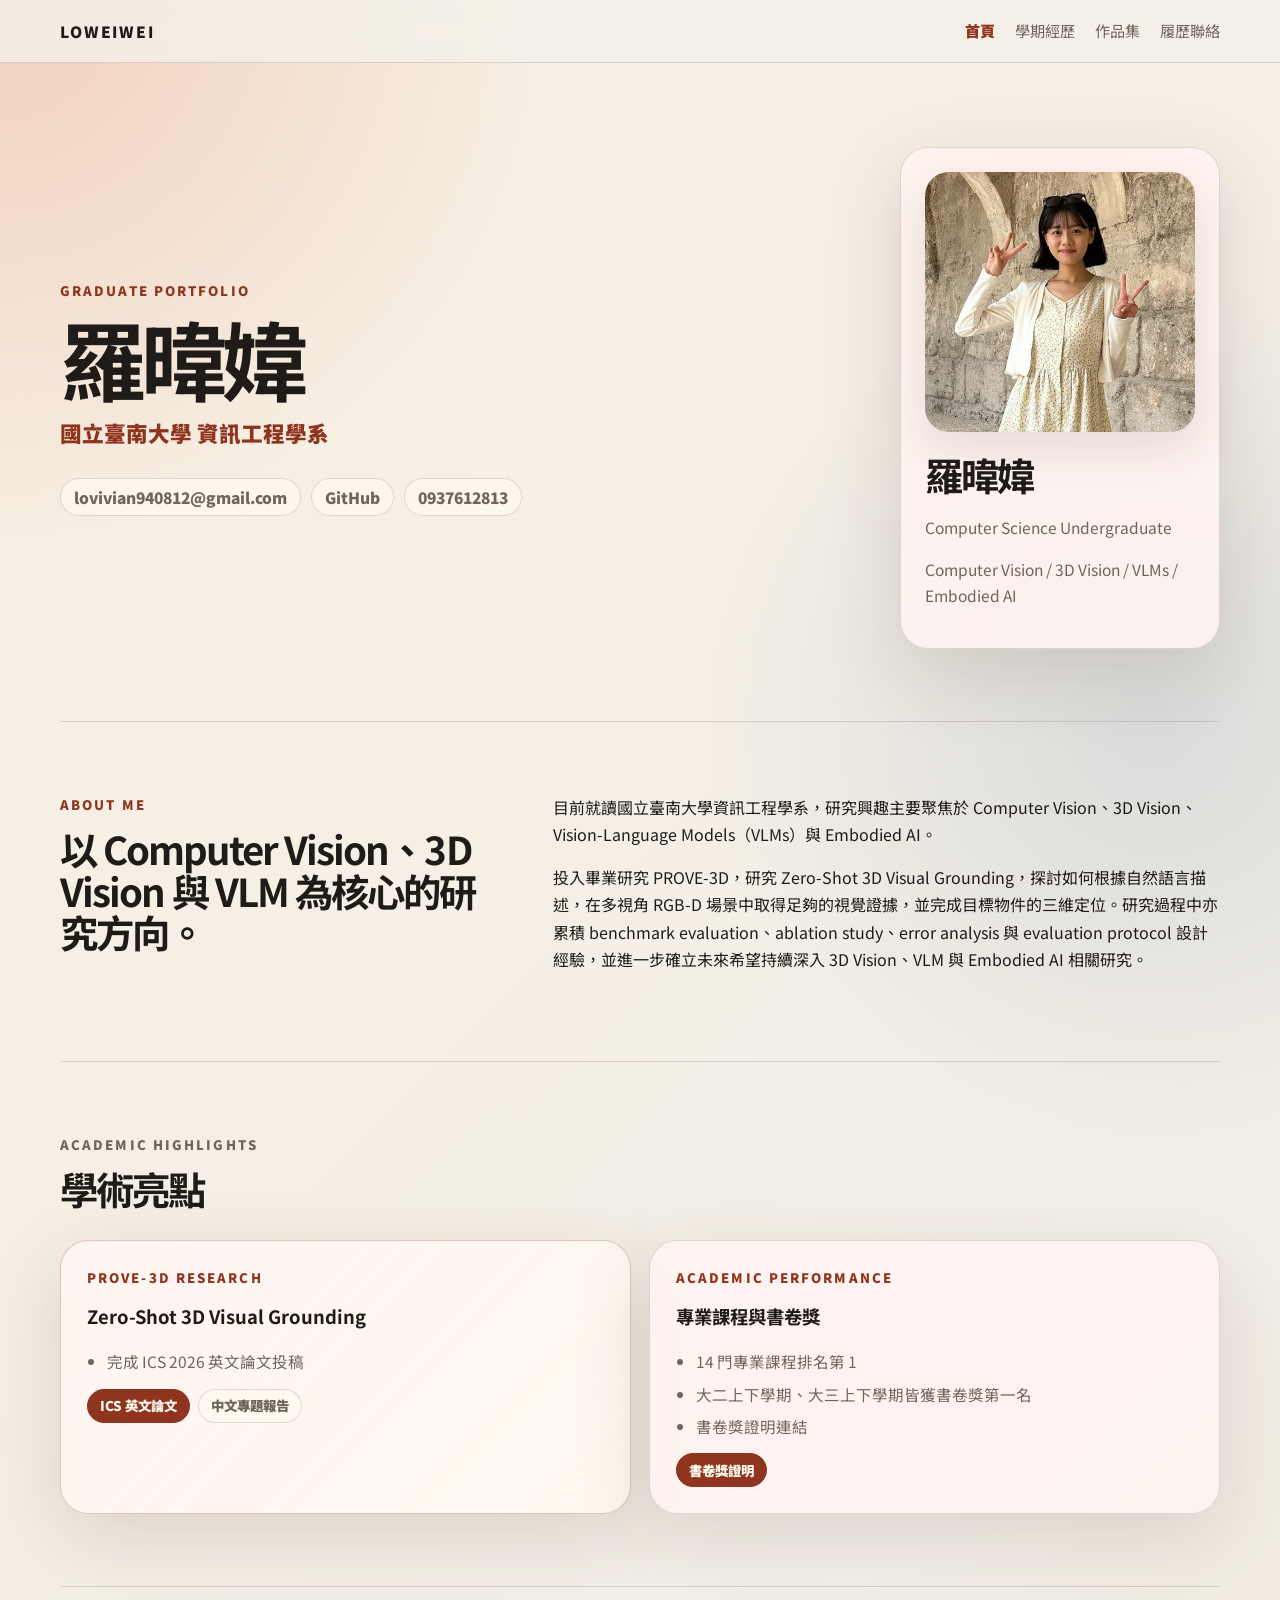
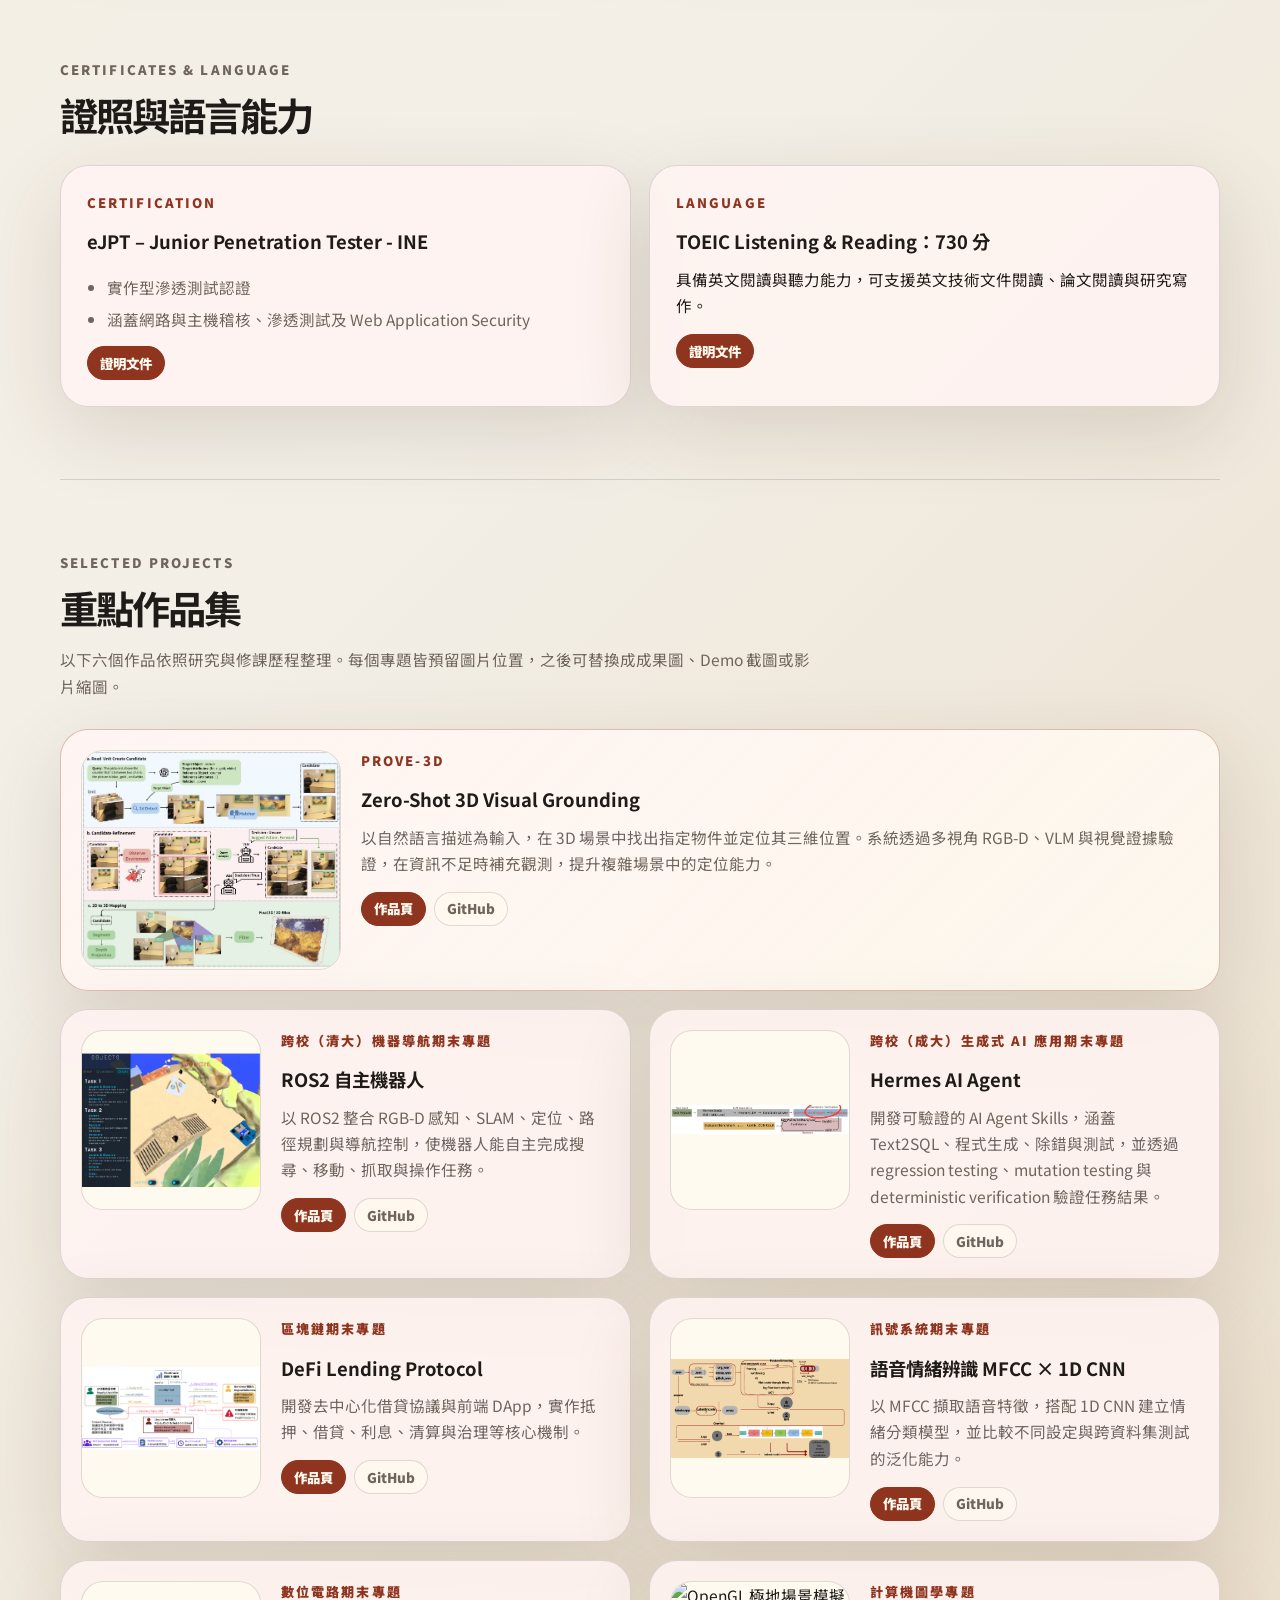
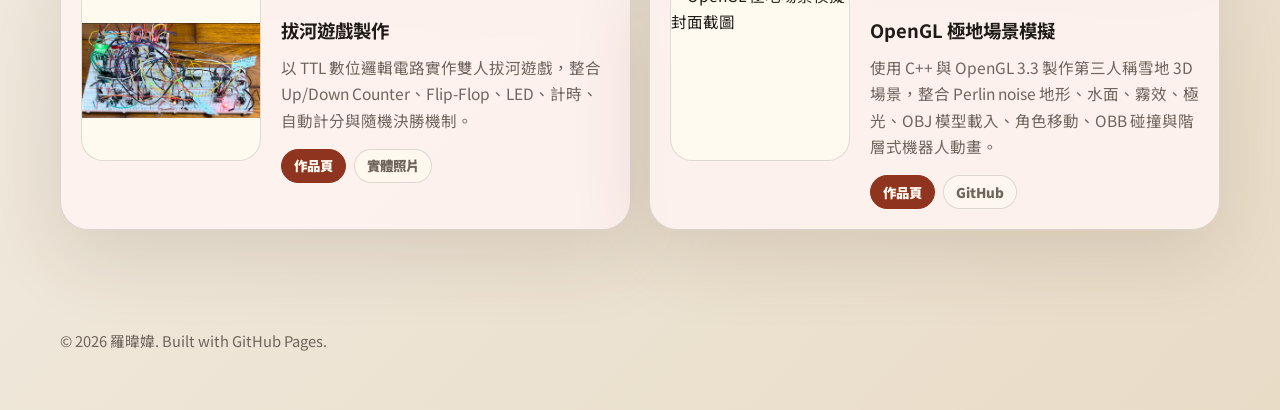
==== index.html @ 08d52ed1 "Initial portfolio website" ====
<!doctype html>
<html lang="zh-Hant">
  <head>
    <meta charset="utf-8">
    <meta name="viewport" content="width=device-width, initial-scale=1">
    <meta name="description" content="羅暐媁的研究所推甄個人作品集首頁，包含個人資料、研究方向、學術亮點、證照與重點作品。">
    <title>羅暐媁 | Portfolio & Research</title>
    <link rel="preconnect" href="https://fonts.googleapis.com">
    <link rel="preconnect" href="https://fonts.gstatic.com" crossorigin>
    <link href="https://fonts.googleapis.com/css2?family=Noto+Sans+TC:wght@400;500;700;900&display=swap" rel="stylesheet">
    <link rel="stylesheet" href="styles.css">
  </head>
  <body>
    <header class="site-header">
      <nav class="nav" aria-label="主要導覽">
        <a class="logo" href="index.html">LOWEIWEI</a>
        <div class="nav-links">
          <a class="active" href="index.html">首頁</a>
          <a href="journey.html">學期經歷</a>
          <a href="projects.html">作品集</a>
          <a href="resume.html">履歷聯絡</a>
        </div>
      </nav>
    </header>

    <main>
      <section class="section admission-hero">
        <div class="admission-copy">
          <p class="eyebrow">Graduate Portfolio</p>
          <h1>羅暐媁</h1>
          <p class="hero-lead">國立臺南大學 資訊工程學系</p>
          <div class="quick-contact" aria-label="個人基本資料">
            <a href="mailto:lovivian940812@gmail.com">lovivian940812@gmail.com</a>
            <a href="https://github.com/loweiwei" target="_blank" rel="noreferrer">GitHub</a>
            <a href="tel:0937612813">0937612813</a>
          </div>
        </div>

        <aside class="photo-profile-card" aria-label="個人照片與基本資料">
          <img class="profile-photo" src="images/profile.jpg" alt="羅暐媁個人照片">
          <h2>羅暐媁</h2>
          <p>Computer Science Undergraduate</p>
          <p>Computer Vision / 3D Vision / VLMs / Embodied AI</p>
        </aside>
      </section>

      <section class="section split-section admission-section">
        <div>
          <p class="eyebrow">About Me</p>
          <h2>以 Computer Vision、3D Vision 與 VLM 為核心的研究方向。</h2>
        </div>
        <div class="content-block">
          <p>
            目前就讀國立臺南大學資訊工程學系，研究興趣主要聚焦於 Computer Vision、3D Vision、Vision-Language Models（VLMs）與 Embodied AI。
          </p>
          <p>
            投入畢業研究 PROVE-3D，研究 Zero-Shot 3D Visual Grounding，探討如何根據自然語言描述，在多視角 RGB-D 場景中取得足夠的視覺證據，並完成目標物件的三維定位。研究過程中亦累積 benchmark evaluation、ablation study、error analysis 與 evaluation protocol 設計經驗，並進一步確立未來希望持續深入 3D Vision、VLM 與 Embodied AI 相關研究。
          </p>
        </div>
      </section>

      <section class="section admission-section">
        <div class="section-heading">
          <p class="eyebrow">Academic Highlights</p>
          <h2>學術亮點</h2>
        </div>
        <div class="admission-grid two-cards">
          <article class="admission-card feature-card">
            <p class="card-kicker">PROVE-3D Research</p>
            <h3>Zero-Shot 3D Visual Grounding</h3>
            <ul class="clean-list">
              <li>完成 ICS 2026 英文論文投稿</li>
            </ul>
            <div class="journey-actions">
              <a href="https://drive.google.com/file/d/1ngfcwk6IAwryxdVHKvfLvtcqUB0fge4p/view?usp=drive_link" target="_blank" rel="noreferrer">ICS 英文論文</a>
              <a href="https://drive.google.com/file/d/12PVFTL0T2lt_DgyWR_xtEayBKu8zF0x8/view" target="_blank" rel="noreferrer">中文專題報告</a>
            </div>
          </article>

          <article class="admission-card">
            <p class="card-kicker">Academic Performance</p>
            <h3>專業課程與書卷獎</h3>
            <ul class="clean-list">
              <li>14 門專業課程排名第 1</li>
              <li>大二上下學期、大三上下學期皆獲書卷獎第一名</li>
              <li>書卷獎證明連結</li>
            </ul>
            <div class="journey-actions">
              <a href="https://drive.google.com/file/d/1cZmKbuZDf0P2iTU3nafhmW_RfM-SxuOn/view?usp=sharing" target="_blank" rel="noreferrer">書卷獎證明</a>
            </div>
          </article>
        </div>
      </section>

      <section class="section admission-section">
        <div class="section-heading">
          <p class="eyebrow">Certificates & Language</p>
          <h2>證照與語言能力</h2>
        </div>
        <div class="admission-grid two-cards">
          <article class="admission-card">
            <p class="card-kicker">Certification</p>
            <h3>eJPT – Junior Penetration Tester - INE</h3>
            <ul class="clean-list">
              <li>實作型滲透測試認證</li>
              <li>涵蓋網路與主機稽核、滲透測試及 Web Application Security</li>
            </ul>
            <div class="journey-actions">
              <a href="https://drive.google.com/file/d/1Q-gY2sQtX0RCHmVsLdS1WezNg0jgvBh9/view?usp=sharing" target="_blank" rel="noreferrer">證明文件</a>
            </div>
          </article>

          <article class="admission-card">
            <p class="card-kicker">Language</p>
            <h3>TOEIC Listening & Reading：730 分</h3>
            <p>具備英文閱讀與聽力能力，可支援英文技術文件閱讀、論文閱讀與研究寫作。</p>
            <div class="journey-actions">
              <a href="https://drive.google.com/file/d/127idvWswkLypsQ53KaKprMETlPglJ0ru/view?usp=sharing" target="_blank" rel="noreferrer">證明文件</a>
            </div>
          </article>
        </div>
      </section>

      <section class="section admission-section">
        <div class="section-heading">
          <p class="eyebrow">Selected Projects</p>
          <h2>重點作品集</h2>
          <p>以下六個作品依照研究與修課歷程整理。每個專題皆預留圖片位置，之後可替換成成果圖、Demo 截圖或影片縮圖。</p>
        </div>

        <div class="selected-projects-grid">
          <article class="selected-project-card primary-project">
            <img class="project-preview-image" src="images/prove3d-pipeline.png" alt="PROVE-3D pipeline 圖">
            <div>
              <p class="project-type">PROVE-3D</p>
              <h3>Zero-Shot 3D Visual Grounding</h3>
              <p>以自然語言描述為輸入，在 3D 場景中找出指定物件並定位其三維位置。系統透過多視角 RGB-D、VLM 與視覺證據驗證，在資訊不足時補充觀測，提升複雜場景中的定位能力。</p>
              <div class="journey-actions">
                <a href="project-prove3d.html">作品頁</a>
                <a href="https://github.com/Min-FangChuang/PROVE-3D" target="_blank" rel="noreferrer">GitHub</a>
              </div>
            </div>
          </article>

          <article class="selected-project-card">
            <img class="project-preview-image" src="images/POS2/hero.png" alt="ROS2 自主機器人專題畫面">
            <div>
              <p class="project-type">跨校（清大）機器導航期末專題</p>
              <h3>ROS2 自主機器人</h3>
              <p>以 ROS2 整合 RGB-D 感知、SLAM、定位、路徑規劃與導航控制，使機器人能自主完成搜尋、移動、抓取與操作任務。</p>
              <div class="journey-actions">
                <a href="project-ros.html">作品頁</a>
                <a href="https://github.com/loweiwei/pros_portfolio" target="_blank" rel="noreferrer">GitHub</a>
              </div>
            </div>
          </article>

          <article class="selected-project-card">
            <img class="project-preview-image" src="images/HERMES/HERMES.png" alt="Hermes AI Agent overall pipeline">
            <div>
              <p class="project-type">跨校（成大）生成式 AI 應用期末專題</p>
              <h3>Hermes AI Agent</h3>
              <p>開發可驗證的 AI Agent Skills，涵蓋 Text2SQL、程式生成、除錯與測試，並透過 regression testing、mutation testing 與 deterministic verification 驗證任務結果。</p>
              <div class="journey-actions">
                <a href="project-hermes.html">作品頁</a>
                <a href="https://github.com/loweiwei/aiase-llm-agent-verification" target="_blank" rel="noreferrer">GitHub</a>
              </div>
            </div>
          </article>

          <article class="selected-project-card">
            <img class="project-preview-image" src="images/DEFI/DEFI_PIPLINE.png" alt="MiniBank DeFi Lending Protocol 系統架構圖">
            <div>
              <p class="project-type">區塊鏈期末專題</p>
              <h3>DeFi Lending Protocol</h3>
              <p>開發去中心化借貸協議與前端 DApp，實作抵押、借貸、利息、清算與治理等核心機制。</p>
              <div class="journey-actions">
                <a href="project-defi.html">作品頁</a>
                <a href="https://github.com/loweiwei/decentralized-bank-dapp" target="_blank" rel="noreferrer">GitHub</a>
              </div>
            </div>
          </article>

          <article class="selected-project-card">
            <img class="project-preview-image" src="images/SER/SER_PIPLINE.png" alt="語音情緒辨識 MFCC 與 1D CNN pipeline">
            <div>
              <p class="project-type">訊號系統期末專題</p>
              <h3>語音情緒辨識 MFCC × 1D CNN</h3>
              <p>以 MFCC 擷取語音特徵，搭配 1D CNN 建立情緒分類模型，並比較不同設定與跨資料集測試的泛化能力。</p>
              <div class="journey-actions">
                <a href="project-ser.html">作品頁</a>
                <a href="https://github.com/loweiwei/ser-1d-cnn-mfcc" target="_blank" rel="noreferrer">GitHub</a>
              </div>
            </div>
          </article>

          <article class="selected-project-card">
            <img class="project-preview-image" src="images/CIRCUIT/breadboard.png" alt="數位電路拔河遊戲 Breadboard 實體照片">
            <div>
              <p class="project-type">數位電路期末專題</p>
              <h3>拔河遊戲製作</h3>
              <p>以 TTL 數位邏輯電路實作雙人拔河遊戲，整合 Up/Down Counter、Flip-Flop、LED、計時、自動計分與隨機決勝機制。</p>
              <div class="journey-actions">
                <a href="project-digital-tug.html">作品頁</a>
                <span>實體照片</span>
              </div>
            </div>
          </article>

          <article class="selected-project-card">
            <img class="project-preview-image" src="images/opengl_game/opengl.png" alt="OpenGL 極地場景模擬封面截圖">
            <div>
              <p class="project-type">計算機圖學專題</p>
              <h3>OpenGL 極地場景模擬</h3>
              <p>使用 C++ 與 OpenGL 3.3 製作第三人稱雪地 3D 場景，整合 Perlin noise 地形、水面、霧效、極光、OBJ 模型載入、角色移動、OBB 碰撞與階層式機器人動畫。</p>
              <div class="journey-actions">
                <a href="project-opengl.html">作品頁</a>
                <a href="https://github.com/loweiwei/OpenGL_Game" target="_blank" rel="noreferrer">GitHub</a>
              </div>
            </div>
          </article>
        </div>
      </section>
    </main>

    <footer class="footer">
      <p>© 2026 羅暐媁. Built with GitHub Pages.</p>
    </footer>
  </body>
</html>
---- styles.css ----
:root {
  color-scheme: light;
  --bg: #f3efe7;
  --surface: #fffaf0;
  --surface-soft: rgba(255, 250, 240, 0.76);
  --surface-strong: #141414;
  --text: #1f1b18;
  --muted: #6f655c;
  --line: rgba(31, 27, 24, 0.14);
  --accent: #d85f35;
  --accent-deep: #8f351f;
  --accent-soft: #f4d5c5;
  --green: #2f6f61;
  --blue: #375f92;
  --purple: #7350a3;
  --shadow: 0 24px 80px rgba(69, 45, 25, 0.14);
}

* {
  box-sizing: border-box;
}

html {
  scroll-behavior: smooth;
}

body {
  margin: 0;
  background:
    radial-gradient(circle at top left, rgba(216, 95, 53, 0.22), transparent 34rem),
    radial-gradient(circle at 90% 20%, rgba(55, 95, 146, 0.14), transparent 28rem),
    linear-gradient(135deg, #f7efe2 0%, var(--bg) 50%, #e9dcc7 100%);
  color: var(--text);
  font-family: "Noto Sans TC", system-ui, -apple-system, BlinkMacSystemFont, "Segoe UI", sans-serif;
  font-size: 15.5px;
  line-height: 1.7;
}

a {
  color: inherit;
  text-decoration: none;
}

.site-header {
  position: sticky;
  top: 0;
  z-index: 10;
  border-bottom: 1px solid var(--line);
  background: rgba(245, 241, 232, 0.82);
  backdrop-filter: blur(18px);
}

.nav {
  display: flex;
  align-items: center;
  justify-content: space-between;
  width: min(1160px, calc(100% - 32px));
  margin: 0 auto;
  padding: 18px 0;
}

.logo {
  font-weight: 900;
  letter-spacing: 0.12em;
}

.nav-links {
  display: flex;
  gap: 20px;
  color: var(--muted);
  font-size: 0.95rem;
  white-space: nowrap;
}

.nav-links a:hover,
.nav-links a.active,
.contact-links a:hover,
.profile-links a:hover,
.project-links a:hover,
.project-card:hover h3,
.link-row a:hover,
.inline-link:hover {
  color: var(--accent-deep);
}

.nav-links a.active {
  font-weight: 900;
}

.section {
  width: min(1160px, calc(100% - 32px));
  margin: 0 auto;
  padding: 72px 0;
}

.hero {
  display: grid;
  grid-template-columns: minmax(0, 1.35fr) minmax(300px, 0.65fr);
  gap: 36px;
  align-items: center;
  min-height: calc(100vh - 76px);
}

.compact-hero {
  min-height: auto;
  padding-top: 84px;
}

.page-hero {
  padding: 76px 0 34px;
}

.page-hero h1 {
  max-width: 900px;
}

.page-section {
  padding-top: 28px;
}

.eyebrow,
.card-kicker,
.project-type {
  margin: 0 0 12px;
  color: var(--accent-deep);
  font-size: 0.82rem;
  font-weight: 900;
  letter-spacing: 0.16em;
  text-transform: uppercase;
}

h1,
h2,
h3,
p {
  margin-top: 0;
}

h1 {
  margin-bottom: 10px;
  font-size: clamp(2.8rem, 7vw, 5.4rem);
  line-height: 1;
  letter-spacing: -0.06em;
}

h2 {
  margin-bottom: 18px;
  font-size: clamp(1.65rem, 3vw, 2.55rem);
  line-height: 1.08;
  letter-spacing: -0.05em;
}

h3 {
  margin-bottom: 8px;
  font-size: 1.15rem;
}

h4 {
  margin: 0 0 8px;
  font-size: 1.04rem;
  line-height: 1.35;
}

.hero-lead {
  margin-bottom: 22px;
  color: var(--accent-deep);
  font-size: clamp(1.05rem, 1.8vw, 1.35rem);
  font-weight: 900;
}

.hero-text {
  max-width: 760px;
  color: var(--muted);
  font-size: 1.02rem;
}

.hero-actions,
.profile-links,
.project-links,
.link-row {
  display: flex;
  flex-wrap: wrap;
  gap: 12px;
}

.hero-actions {
  margin-top: 32px;
}

.button,
.profile-links a,
.project-links a,
.project-links span,
.link-row a,
.pending-link,
.inline-link {
  display: inline-flex;
  align-items: center;
  justify-content: center;
  min-height: 44px;
  padding: 0 18px;
  border: 1px solid var(--surface-strong);
  border-radius: 999px;
  font-weight: 900;
}

.button.primary,
.project-links a:first-child,
.project-links span:first-child:not(.pending-link) {
  background: var(--surface-strong);
  color: #fffaf0;
}

.button.secondary,
.profile-links a,
.project-links a,
.project-links span,
.link-row a,
.pending-link,
.inline-link {
  background: transparent;
}

.pending-link {
  border-color: var(--line);
  color: var(--muted);
  cursor: default;
}

.profile-card,
.highlight-card,
.project-card,
.timeline-item,
.resume-sidebar,
.contact-section {
  border: 1px solid var(--line);
  border-radius: 30px;
  background: var(--surface-soft);
  box-shadow: var(--shadow);
}

.profile-card {
  padding: 26px;
  transform: rotate(1.2deg);
}

.avatar {
  display: grid;
  width: 112px;
  height: 112px;
  margin-bottom: 24px;
  place-items: center;
  border-radius: 30px;
  background: var(--surface-strong);
  color: #fffaf0;
  font-size: 2.2rem;
  font-weight: 900;
}

.profile-card p,
.profile-card li,
.muted,
.section-heading p,
.highlight-card p,
.project-card p,
.contact-section p,
.compact-list,
.info-list dd {
  color: var(--muted);
}

.profile-card ul {
  padding-left: 18px;
  margin: 0 0 22px;
}

.split-section {
  display: grid;
  grid-template-columns: 0.8fr 1.2fr;
  gap: 48px;
  border-top: 1px solid var(--line);
}

.content-block {
  font-size: 1rem;
}

.overview-grid {
  display: grid;
  grid-template-columns: repeat(3, 1fr);
  gap: 18px;
}

.overview-card {
  min-height: 220px;
  padding: 26px;
  border: 1px solid var(--line);
  border-radius: 28px;
  background: var(--surface-soft);
  box-shadow: var(--shadow);
}

.overview-card:hover {
  transform: translateY(-3px);
}

.overview-card p:last-child {
  color: var(--muted);
}

.admission-hero {
  display: grid;
  grid-template-columns: minmax(0, 1fr) 320px;
  gap: 36px;
  align-items: center;
  padding-top: 84px;
}

.admission-copy h1 {
  margin-bottom: 14px;
}

.quick-contact {
  display: flex;
  flex-wrap: wrap;
  gap: 10px;
  margin-top: 26px;
}

.quick-contact a {
  display: inline-flex;
  min-height: 38px;
  align-items: center;
  padding: 0 13px;
  border: 1px solid var(--line);
  border-radius: 999px;
  background: rgba(255, 250, 240, 0.72);
  color: var(--muted);
  font-weight: 900;
}

.quick-contact a:hover {
  color: var(--accent-deep);
}

.photo-profile-card,
.admission-card,
.selected-project-card {
  border: 1px solid var(--line);
  border-radius: 28px;
  background: rgba(255, 244, 242, 0.86);
  box-shadow: var(--shadow);
}

.photo-profile-card {
  padding: 24px;
}

.photo-profile-card p {
  color: var(--muted);
}

.photo-placeholder {
  display: grid;
  min-height: 260px;
  margin-bottom: 22px;
  place-items: center;
  border: 1px dashed rgba(31, 27, 24, 0.26);
  border-radius: 24px;
  background:
    linear-gradient(135deg, rgba(255, 250, 240, 0.9), rgba(244, 213, 197, 0.56)),
    repeating-linear-gradient(135deg, rgba(31, 27, 24, 0.06) 0 10px, transparent 10px 20px);
  color: var(--muted);
  font-weight: 900;
}

.profile-photo {
  display: block;
  width: 100%;
  height: 260px;
  margin-bottom: 22px;
  border-radius: 24px;
  object-fit: cover;
  object-position: center;
  box-shadow: 0 16px 48px rgba(69, 45, 25, 0.12);
}

.admission-section {
  border-top: 1px solid var(--line);
}

.admission-grid {
  display: grid;
  gap: 18px;
}

.two-cards {
  grid-template-columns: repeat(2, 1fr);
}

.admission-card {
  padding: 26px;
}

.feature-card {
  border-color: rgba(143, 53, 31, 0.26);
  background: linear-gradient(135deg, rgba(255, 244, 242, 0.96), rgba(255, 250, 240, 0.86));
}

.clean-list {
  margin: 16px 0 0;
  padding-left: 20px;
  color: var(--muted);
}

.clean-list li + li {
  margin-top: 6px;
}

.selected-projects-grid {
  display: grid;
  grid-template-columns: repeat(2, 1fr);
  gap: 18px;
}

.selected-project-card {
  display: grid;
  grid-template-columns: 180px minmax(0, 1fr);
  gap: 20px;
  padding: 20px;
}

.selected-project-card.primary-project {
  grid-column: 1 / -1;
  grid-template-columns: 260px minmax(0, 1fr);
  border-color: rgba(143, 53, 31, 0.3);
  background: linear-gradient(135deg, rgba(255, 244, 242, 0.98), rgba(255, 250, 240, 0.86));
}

.selected-project-card p:not(.project-type) {
  color: var(--muted);
}

.project-image-placeholder {
  display: grid;
  min-height: 180px;
  place-items: center;
  border: 1px dashed rgba(31, 27, 24, 0.26);
  border-radius: 22px;
  background:
    linear-gradient(135deg, rgba(255, 250, 240, 0.92), rgba(244, 213, 197, 0.5)),
    repeating-linear-gradient(135deg, rgba(31, 27, 24, 0.05) 0 10px, transparent 10px 20px);
  color: var(--muted);
  font-weight: 900;
  text-align: center;
}

.project-preview-image {
  display: block;
  width: 100%;
  height: 180px;
  border-radius: 22px;
  object-fit: contain;
  object-position: center;
  border: 1px solid var(--line);
  background: var(--surface);
}

.selected-project-card.primary-project .project-preview-image {
  height: 220px;
}

.project-cover-image {
  position: relative;
  z-index: 2;
  display: block;
  width: min(86%, 280px);
  max-height: 220px;
  padding: 8px;
  border-radius: 20px;
  background: rgba(255, 250, 240, 0.94);
  object-fit: contain;
  box-shadow: 0 18px 50px rgba(20, 20, 20, 0.18);
}

.media-figure-card {
  border: 1px solid var(--line);
  border-radius: 28px;
  overflow: hidden;
  background: var(--surface-soft);
  box-shadow: 0 16px 48px rgba(69, 45, 25, 0.08);
}

.media-figure-card img {
  display: block;
  width: 100%;
  height: auto;
}

.media-figure-card p {
  margin: 0;
  padding: 16px 18px;
  color: var(--muted);
  font-weight: 700;
}

.research-subnav {
  position: sticky;
  top: 64px;
  z-index: 9;
  display: flex;
  justify-content: center;
  gap: 10px;
  padding: 10px 16px;
  border-bottom: 1px solid var(--line);
  background: rgba(255, 250, 240, 0.82);
  backdrop-filter: blur(16px);
}

.research-subnav a {
  padding: 5px 10px;
  border: 1px solid var(--line);
  border-radius: 999px;
  color: var(--muted);
  font-size: 0.82rem;
  font-weight: 900;
}

.research-subnav a:hover {
  color: var(--accent-deep);
}

.research-page {
  background: rgba(255, 255, 255, 0.28);
}

.research-hero {
  display: grid;
  grid-template-columns: minmax(0, 0.95fr) minmax(360px, 1.05fr);
  gap: 26px;
  align-items: center;
  padding-top: 54px;
}

.research-hero h1 {
  font-size: clamp(2.4rem, 6vw, 4.4rem);
}

.research-hero h2 {
  max-width: 820px;
  color: var(--accent-deep);
  font-size: clamp(1.05rem, 1.6vw, 1.45rem);
  letter-spacing: -0.03em;
}

.research-hero .hero-text {
  font-size: 0.98rem;
}

.research-meta-card {
  display: grid;
  gap: 4px;
  max-width: 720px;
  margin-top: 18px;
  padding: 14px 16px;
  border: 1px solid var(--line);
  border-radius: 20px;
  background: rgba(255, 244, 242, 0.82);
}

.research-meta-card p {
  margin: 0;
  color: var(--muted);
  font-size: 0.88rem;
  font-weight: 700;
}

.research-section {
  border-top: 1px solid var(--line);
}

.research-copy {
  max-width: 800px;
}

.research-copy p,
.research-note,
.research-card p,
.comparison-card p,
.research-output-card p {
  color: var(--muted);
  font-size: 0.94rem;
}

.research-question {
  margin: 16px 0;
  padding: 14px 16px;
  border-left: 4px solid var(--accent-deep);
  border-radius: 18px;
  background: rgba(255, 244, 242, 0.9);
  color: var(--text);
  font-weight: 900;
  line-height: 1.65;
}

.two-column-research {
  display: grid;
  grid-template-columns: minmax(0, 0.9fr) minmax(320px, 1.1fr);
  gap: 30px;
  align-items: center;
}

.research-figure {
  display: block;
  overflow: hidden;
  border: 1px solid var(--line);
  border-radius: 22px;
  background: var(--surface);
  box-shadow: var(--shadow);
}

.research-figure img {
  display: block;
  width: 100%;
  height: auto;
}

.research-figure span {
  display: block;
  padding: 10px 14px;
  color: var(--muted);
  font-size: 0.84rem;
  font-weight: 700;
}

.hero-figure img {
  max-height: 360px;
  object-fit: contain;
}

.full-width-figure img {
  max-height: 620px;
  object-fit: contain;
}

.full-width-figure {
  margin-bottom: 18px;
}

.research-placeholder,
.query-box,
.comparison-card,
.verification-flow,
.research-card,
.result-card,
.research-output-card {
  border: 1px solid var(--line);
  border-radius: 26px;
  background: rgba(255, 244, 242, 0.86);
  box-shadow: 0 16px 48px rgba(69, 45, 25, 0.08);
}

.research-placeholder {
  display: grid;
  min-height: 160px;
  place-items: center;
  padding: 18px;
  border-style: dashed;
  color: var(--muted);
  font-weight: 900;
  text-align: center;
}

.small-placeholder {
  min-height: 110px;
  margin-bottom: 12px;
}

.wide-placeholder,
.table-placeholder {
  min-height: 220px;
}

.concept-flow,
.verification-flow {
  display: grid;
  gap: 12px;
}

.research-image-pair {
  display: grid;
  grid-template-columns: repeat(2, minmax(0, 1fr));
  gap: 12px;
}

.research-image-stack {
  display: grid;
  gap: 12px;
}

.research-image-pair .research-figure img {
  max-height: 260px;
  object-fit: contain;
}

.research-image-stack .research-figure img {
  max-height: 320px;
  object-fit: contain;
}

.research-figure.image-only span {
  display: none;
}

.query-box,
.verification-flow span,
.mapping-strip span,
.mini-flow span {
  padding: 10px;
  border-radius: 14px;
  background: rgba(255, 250, 240, 0.82);
  color: var(--text);
  font-weight: 900;
  text-align: center;
}

.mini-flow,
.mapping-strip {
  display: grid;
  grid-template-columns: repeat(3, 1fr);
  gap: 10px;
}

.mapping-strip {
  grid-template-columns: repeat(6, 1fr);
  margin-bottom: 14px;
}

.comparison-card {
  display: grid;
  gap: 10px;
  padding: 18px;
}

.comparison-card > div:not(.research-placeholder) {
  padding: 16px;
  border-radius: 18px;
  background: rgba(255, 250, 240, 0.72);
}

.research-card-grid {
  display: grid;
  gap: 16px;
}

.three-cards {
  grid-template-columns: repeat(3, 1fr);
}

.four-cards {
  grid-template-columns: repeat(4, 1fr);
}

.research-card {
  padding: 18px;
}

.compact-research-cards .research-card {
  padding: 18px;
}

.result-highlight-grid {
  display: grid;
  grid-template-columns: repeat(4, 1fr);
  gap: 14px;
  margin-bottom: 18px;
}

.small-result-grid {
  grid-template-columns: repeat(3, 1fr);
  margin-top: 18px;
}

.result-card {
  padding: 16px;
  text-align: center;
}

.result-card p {
  margin-bottom: 4px;
  color: var(--accent-deep);
  font-weight: 900;
}

.result-card strong {
  display: block;
  color: var(--text);
  font-size: clamp(1.6rem, 3vw, 2.4rem);
  line-height: 1;
}

.result-card span {
  color: var(--muted);
  font-weight: 700;
}

.result-layout {
  display: grid;
  grid-template-columns: minmax(0, 1.35fr) minmax(280px, 0.65fr);
  gap: 18px;
  align-items: center;
  margin-top: 18px;
}

.early-stop-figure {
  width: min(100%, 520px);
  justify-self: end;
}

.early-stop-figure img {
  max-height: 360px;
  object-fit: contain;
}

.reverse-layout {
  grid-template-columns: minmax(280px, 0.65fr) minmax(0, 1.35fr);
}

.research-note {
  max-width: 800px;
  margin-top: 18px;
}

.future-card {
  align-self: stretch;
}

.future-card p {
  margin-bottom: 8px;
  font-weight: 900;
}

.research-output-card {
  padding: 24px;
}

.pipeline-overview-section {
  display: grid;
  gap: 28px;
}

.pipeline-section-card {
  padding: 24px;
  border: 1px solid var(--line);
  border-radius: 28px;
  background: rgba(255, 250, 240, 0.82);
  box-shadow: 0 16px 48px rgba(69, 45, 25, 0.08);
}

.pipeline-section-heading {
  display: grid;
  grid-template-columns: 52px minmax(0, 1fr);
  gap: 16px;
  align-items: start;
  margin-bottom: 18px;
}

.pipeline-label {
  display: grid;
  width: 52px;
  height: 52px;
  place-items: center;
  border-radius: 18px;
  background: var(--accent-deep);
  color: #fffaf0;
  font-size: 1.35rem;
  font-weight: 900;
}

.pipeline-section-heading h3 {
  margin-bottom: 4px;
  color: var(--text);
  font-size: clamp(1.35rem, 2.4vw, 2rem);
}

.pipeline-section-heading p:not(.pipeline-subtitle),
.pipeline-step-row p {
  color: var(--muted);
  font-size: 0.92rem;
}

.pipeline-subtitle {
  margin-bottom: 8px;
  color: var(--accent-deep);
  font-weight: 900;
}

.pipeline-highlight {
  width: fit-content;
  max-width: 100%;
  margin: 0 0 16px;
  padding: 10px 14px;
  border-left: 4px solid var(--accent-deep);
  border-radius: 16px;
  background: rgba(244, 213, 197, 0.48);
  color: var(--accent-deep);
  font-weight: 900;
}

.pipeline-image-placeholder {
  display: grid;
  min-height: 230px;
  margin-bottom: 18px;
  place-items: center;
  border: 1px dashed rgba(31, 27, 24, 0.28);
  border-radius: 24px;
  background:
    linear-gradient(135deg, rgba(255, 250, 240, 0.9), rgba(244, 213, 197, 0.38)),
    repeating-linear-gradient(135deg, rgba(31, 27, 24, 0.05) 0 10px, transparent 10px 20px);
  color: var(--muted);
  font-weight: 900;
  text-align: center;
}

.pipeline-image-card {
  display: block;
  margin-bottom: 18px;
  overflow: hidden;
  border: 1px solid var(--line);
  border-radius: 24px;
  background: var(--surface);
}

.pipeline-image-card img {
  display: block;
  width: 100%;
  max-height: 420px;
  object-fit: contain;
}

.pipeline-step-row {
  display: grid;
  grid-template-columns: repeat(3, 1fr);
  gap: 28px;
}

.pipeline-step-row article {
  position: relative;
  min-height: 150px;
  padding: 18px;
  border: 1px solid var(--line);
  border-radius: 22px;
  background: rgba(255, 244, 242, 0.86);
}

.pipeline-step-row article:not(:last-child)::after {
  position: absolute;
  top: 50%;
  right: -25px;
  width: 22px;
  height: 22px;
  border-radius: 999px;
  background: var(--surface-strong);
  color: #fffaf0;
  content: "→";
  font-size: 0.82rem;
  line-height: 22px;
  text-align: center;
  transform: translateY(-50%);
}

.pipeline-step-row h4 {
  margin-bottom: 8px;
  color: var(--text);
}

.lightbox {
  position: fixed;
  inset: 0;
  z-index: 50;
  display: none;
  align-items: center;
  justify-content: center;
  padding: 28px;
  background: rgba(20, 20, 20, 0.86);
}

.lightbox:target {
  display: flex;
}

.lightbox img {
  max-width: min(1200px, 96vw);
  max-height: 88vh;
  border-radius: 16px;
  background: #fff;
}

.lightbox-close {
  position: fixed;
  top: 18px;
  right: 24px;
  color: #fffaf0;
  font-size: 2rem;
  font-weight: 900;
}

.tag-list {
  display: flex;
  flex-wrap: wrap;
  gap: 10px;
  margin-top: 24px;
}

.tag-list span {
  padding: 8px 14px;
  border: 1px solid var(--line);
  border-radius: 999px;
  background: rgba(255, 250, 240, 0.72);
  color: var(--muted);
  font-size: 0.92rem;
}

.section-heading {
  max-width: 760px;
  margin-bottom: 30px;
}

.highlight-grid {
  display: grid;
  grid-template-columns: 1.3fr 0.7fr;
  gap: 18px;
}

.highlight-card {
  padding: 28px;
}

.highlight-card.featured {
  background: var(--surface-strong);
  color: #fffaf0;
}

.highlight-card.featured p,
.highlight-card.featured .compact-list,
.highlight-card.featured .card-kicker {
  color: rgba(255, 250, 240, 0.72);
}

.highlight-card.featured .link-row a {
  border-color: rgba(255, 250, 240, 0.5);
}

.highlight-card.featured .pending-link {
  border-color: rgba(255, 250, 240, 0.32);
  color: rgba(255, 250, 240, 0.72);
}

.compact-list {
  padding-left: 20px;
  margin: 18px 0 0;
}

.compact-list li + li {
  margin-top: 6px;
}

.projects-section {
  border-top: 1px solid var(--line);
}

.journey-section {
  border-top: 1px solid var(--line);
}

.semester-track {
  position: relative;
  display: grid;
  max-width: 980px;
  gap: 20px;
  overflow: visible;
  padding: 8px 0 8px 42px;
}

.semester-track::before {
  position: absolute;
  top: 18px;
  bottom: 18px;
  left: 14px;
  width: 3px;
  border-radius: 999px;
  background: linear-gradient(180deg, var(--accent), var(--blue), var(--green));
  content: "";
}

.semester-card {
  position: relative;
  display: grid;
  grid-template-columns: 150px minmax(0, 1fr);
  gap: 22px;
  min-width: 0;
  padding: 24px;
  border: 1px solid var(--line);
  border-radius: 28px;
  background: rgba(255, 244, 242, 0.86);
  box-shadow: 0 18px 56px rgba(69, 45, 25, 0.1);
}

.semester-card::before {
  position: absolute;
  top: 34px;
  left: -36px;
  width: 16px;
  height: 16px;
  border: 4px solid var(--surface);
  border-radius: 999px;
  background: var(--accent);
  box-shadow: 0 0 0 1px var(--line), 0 12px 30px rgba(216, 95, 53, 0.28);
  content: "";
}

.semester-card:nth-child(3)::before,
.semester-card:nth-child(4)::before {
  background: var(--blue);
}

.semester-card:nth-child(5)::before,
.semester-card:nth-child(6)::before {
  background: var(--green);
}

.semester-card.current {
  background: var(--surface-strong);
  color: #fffaf0;
}

.semester-term {
  margin-bottom: 0;
  color: var(--accent-deep);
  font-size: 1.05rem;
  font-weight: 900;
  letter-spacing: 0.02em;
}

.semester-card.current .semester-term,
.semester-card.current p,
.semester-card.current span {
  color: rgba(255, 250, 240, 0.78);
}

.semester-card p:not(.semester-term),
.journey-project p {
  color: var(--muted);
  font-size: 0.92rem;
}

.semester-result {
  display: inline-block;
  max-width: 100%;
  margin-bottom: 10px;
  padding: 6px 10px;
  border: 1px solid var(--line);
  border-radius: 999px;
  background: rgba(255, 250, 240, 0.9);
  color: var(--muted);
  font-size: 0.82rem;
  font-weight: 700;
}

.journey-content h3 {
  margin-bottom: 10px;
  color: var(--text);
}

.journey-project + .journey-project {
  margin-top: 20px;
  padding-top: 20px;
  border-top: 1px solid var(--line);
}

.journey-actions {
  display: flex;
  flex-wrap: wrap;
  gap: 8px;
  margin-top: 14px;
}

.journey-actions a,
.journey-actions span {
  display: inline-flex;
  min-height: 34px;
  align-items: center;
  padding: 0 12px;
  border: 1px solid var(--line);
  border-radius: 999px;
  background: rgba(255, 250, 240, 0.72);
  color: var(--muted);
  font-size: 0.84rem;
  font-weight: 900;
}

.journey-actions a:first-child {
  border-color: var(--accent-deep);
  background: var(--accent-deep);
  color: #fffaf0;
}

.journey-actions a:hover {
  transform: translateY(-1px);
}

.featured-journey {
  border-color: rgba(143, 53, 31, 0.28);
  background: linear-gradient(135deg, rgba(255, 244, 242, 0.96), rgba(255, 250, 240, 0.86));
}

.featured-journey h3 {
  font-size: 1.45rem;
}

.semester-card span {
  display: inline-flex;
  margin-top: 10px;
  padding: 6px 10px;
  border: 1px solid var(--line);
  border-radius: 999px;
  color: var(--muted);
  font-size: 0.78rem;
  font-weight: 900;
}

.semester-card.current .semester-term {
  color: var(--accent-deep);
}

.project-grid {
  display: grid;
  gap: 20px;
}

.project-card {
  display: grid;
  grid-template-columns: minmax(240px, 0.55fr) minmax(0, 1fr);
  overflow: hidden;
  transition: transform 160ms ease, box-shadow 160ms ease;
}

a.project-card:hover {
  transform: translateY(-4px);
}

.project-media {
  position: relative;
  display: grid;
  min-height: 300px;
  place-items: center;
  padding: 28px;
  overflow: hidden;
  color: #fffaf0;
  font-size: clamp(1.1rem, 2.4vw, 1.7rem);
  font-weight: 900;
  letter-spacing: -0.05em;
  line-height: 0.98;
  text-align: center;
}

.project-media::before {
  position: absolute;
  inset: 18px;
  border: 1px solid rgba(255, 250, 240, 0.24);
  border-radius: 26px;
  content: "";
}

.project-media p {
  position: relative;
  z-index: 2;
  margin: 18px 0 0;
  color: #fffaf0;
}

.cover-visual {
  position: relative;
  z-index: 2;
  width: min(190px, 66%);
  aspect-ratio: 1;
}

.cover-visual span {
  position: absolute;
  display: block;
}

.robot-head {
  inset: 22% 18% 34%;
  border: 2px solid rgba(255, 250, 240, 0.75);
  border-radius: 28px;
  background: rgba(255, 250, 240, 0.12);
  box-shadow: inset 0 0 42px rgba(255, 250, 240, 0.16);
}

.robot-eye {
  top: 40%;
  width: 16px;
  height: 16px;
  border-radius: 999px;
  background: #fffaf0;
}

.robot-eye.left {
  left: 36%;
}

.robot-eye.right {
  right: 36%;
}

.robot-base {
  left: 28%;
  right: 28%;
  bottom: 25%;
  height: 16px;
  border-radius: 999px;
  background: rgba(255, 250, 240, 0.82);
}

.path-line {
  left: 8%;
  right: 8%;
  bottom: 8%;
  height: 42px;
  border-right: 3px solid rgba(255, 250, 240, 0.72);
  border-bottom: 3px solid rgba(255, 250, 240, 0.72);
  border-radius: 0 0 40px 0;
}

.agent-core,
.agent-node {
  border-radius: 999px;
  background: rgba(255, 250, 240, 0.9);
  box-shadow: 0 0 42px rgba(255, 250, 240, 0.22);
}

.agent-core {
  inset: 32%;
}

.agent-node {
  width: 44px;
  height: 44px;
}

.node-a {
  top: 12%;
  left: 16%;
}

.node-b {
  top: 18%;
  right: 12%;
}

.node-c {
  bottom: 12%;
  left: 38%;
}

.agent-line {
  height: 3px;
  border-radius: 999px;
  background: rgba(255, 250, 240, 0.62);
  transform-origin: left center;
}

.line-a {
  top: 34%;
  left: 30%;
  width: 120px;
  transform: rotate(22deg);
}

.line-b {
  top: 60%;
  left: 42%;
  width: 90px;
  transform: rotate(104deg);
}

.coin {
  border-radius: 999px;
  border: 3px solid rgba(255, 250, 240, 0.75);
  background: rgba(255, 250, 240, 0.14);
}

.coin-main {
  inset: 19% 28% 32%;
}

.coin-main::after {
  position: absolute;
  inset: 30%;
  border-radius: inherit;
  background: rgba(255, 250, 240, 0.82);
  content: "";
}

.coin-back {
  inset: 14% 18% 37% 38%;
  opacity: 0.45;
}

.vault-line {
  left: 18%;
  right: 18%;
  bottom: 20%;
  height: 3px;
  border-radius: 999px;
  background: rgba(255, 250, 240, 0.7);
}

.bar {
  bottom: 22%;
  width: 18px;
  border-radius: 999px 999px 0 0;
  background: rgba(255, 250, 240, 0.72);
}

.bar-a {
  left: 32%;
  height: 46px;
}

.bar-b {
  left: 46%;
  height: 68px;
}

.bar-c {
  left: 60%;
  height: 36px;
}

.wave {
  left: 10%;
  right: 10%;
  height: 48px;
  border-top: 4px solid rgba(255, 250, 240, 0.8);
  border-radius: 50%;
}

.wave-a {
  top: 20%;
}

.wave-b {
  top: 34%;
  opacity: 0.72;
}

.wave-c {
  top: 48%;
  opacity: 0.48;
}

.mfcc-grid {
  left: 20%;
  right: 20%;
  bottom: 18%;
  height: 56px;
  border: 1px solid rgba(255, 250, 240, 0.45);
  background:
    linear-gradient(90deg, transparent 48%, rgba(255, 250, 240, 0.3) 50%, transparent 52%),
    linear-gradient(0deg, rgba(255, 250, 240, 0.12), rgba(255, 250, 240, 0.34));
}

.emotion-dot {
  width: 18px;
  height: 18px;
  border-radius: 999px;
  background: #fffaf0;
}

.dot-a {
  top: 18%;
  right: 18%;
}

.dot-b {
  bottom: 14%;
  left: 14%;
}

.scene-cube {
  border: 2px solid rgba(255, 250, 240, 0.76);
  border-radius: 18px;
  background: rgba(255, 250, 240, 0.13);
  transform: rotateX(58deg) rotateZ(45deg);
}

.cube-a {
  top: 23%;
  left: 18%;
  width: 82px;
  height: 82px;
}

.cube-b {
  right: 19%;
  bottom: 20%;
  width: 58px;
  height: 58px;
  opacity: 0.72;
}

.view-ray {
  left: 12%;
  height: 3px;
  border-radius: 999px;
  background: rgba(255, 250, 240, 0.72);
  transform-origin: left center;
}

.ray-a {
  top: 34%;
  width: 145px;
  transform: rotate(20deg);
}

.ray-b {
  top: 55%;
  width: 130px;
  transform: rotate(-14deg);
}

.language-chip {
  right: 10%;
  top: 12%;
  padding: 8px 12px;
  border: 1px solid rgba(255, 250, 240, 0.62);
  border-radius: 999px;
  color: #fffaf0;
  font-size: 0.8rem;
  font-weight: 900;
  letter-spacing: 0.12em;
}

.circuit-board {
  inset: 18% 13% 18%;
  border: 2px solid rgba(255, 250, 240, 0.72);
  border-radius: 24px;
  background:
    linear-gradient(90deg, transparent 48%, rgba(255, 250, 240, 0.22) 50%, transparent 52%),
    linear-gradient(0deg, transparent 48%, rgba(255, 250, 240, 0.22) 50%, transparent 52%),
    rgba(255, 250, 240, 0.1);
}

.led-dot {
  width: 18px;
  height: 18px;
  border-radius: 999px;
  background: #fffaf0;
  box-shadow: 0 0 24px rgba(255, 250, 240, 0.72);
}

.led-a {
  left: 27%;
  top: 34%;
}

.led-b {
  left: 46%;
  top: 34%;
}

.led-c {
  right: 27%;
  top: 34%;
}

.rope-line {
  left: 22%;
  right: 22%;
  top: 55%;
  height: 5px;
  border-radius: 999px;
  background: rgba(255, 250, 240, 0.72);
}

.switch-block {
  bottom: 25%;
  width: 42px;
  height: 24px;
  border-radius: 10px;
  background: rgba(255, 250, 240, 0.82);
}

.switch-a {
  left: 25%;
}

.switch-b {
  right: 25%;
}

.mountain-shape {
  bottom: 20%;
  border-left: 52px solid transparent;
  border-right: 52px solid transparent;
  border-bottom: 96px solid rgba(255, 250, 240, 0.76);
  filter: drop-shadow(0 12px 26px rgba(0, 0, 0, 0.16));
}

.mountain-a {
  left: 16%;
}

.mountain-b {
  right: 14%;
  bottom: 26%;
  opacity: 0.58;
  transform: scale(0.82);
}

.aurora-band {
  left: 12%;
  right: 12%;
  height: 34px;
  border-top: 5px solid rgba(255, 250, 240, 0.72);
  border-radius: 50%;
  transform: rotate(-9deg);
}

.band-a {
  top: 18%;
}

.band-b {
  top: 28%;
  opacity: 0.45;
  transform: rotate(7deg);
}

.player-dot {
  left: 49%;
  bottom: 25%;
  width: 18px;
  height: 18px;
  border-radius: 999px;
  background: #fffaf0;
  box-shadow: 0 0 24px rgba(255, 250, 240, 0.8);
}

.project-prove .project-media {
  background:
    linear-gradient(135deg, rgba(20, 20, 20, 0.18), transparent),
    linear-gradient(135deg, #263f8f, #161616 70%);
}

.project-circuit .project-media {
  background:
    linear-gradient(135deg, rgba(20, 20, 20, 0.18), transparent),
    linear-gradient(135deg, #0f766e, #18251f 70%);
}

.project-opengl .project-media {
  background:
    radial-gradient(circle at 80% 18%, rgba(255, 250, 240, 0.22), transparent 8rem),
    linear-gradient(135deg, rgba(20, 20, 20, 0.2), transparent),
    linear-gradient(135deg, #264b68, #101820 72%);
}

.project-ros .project-media {
  background:
    linear-gradient(135deg, rgba(20, 20, 20, 0.18), transparent),
    linear-gradient(135deg, var(--green), #101f1b);
}

.project-agent .project-media {
  background:
    linear-gradient(135deg, rgba(20, 20, 20, 0.18), transparent),
    linear-gradient(135deg, var(--blue), #141414);
}

.project-defi .project-media {
  background:
    linear-gradient(135deg, rgba(20, 20, 20, 0.18), transparent),
    linear-gradient(135deg, var(--purple), #1d142d);
}

.project-speech .project-media {
  background:
    linear-gradient(135deg, rgba(20, 20, 20, 0.18), transparent),
    linear-gradient(135deg, var(--accent), #3b1c12);
}

.project-body {
  padding: 30px;
}

.project-body .compact-list {
  margin-bottom: 22px;
}

.project-detail-hero {
  padding: 76px 0 38px;
}

.back-link {
  display: inline-flex;
  margin-bottom: 22px;
  color: var(--muted);
  font-weight: 900;
}

.back-link:hover {
  color: var(--accent-deep);
}

.detail-section {
  padding-top: 36px;
  padding-bottom: 48px;
}

.two-column-detail {
  display: grid;
  grid-template-columns: 0.42fr 1fr;
  gap: 32px;
  align-items: start;
}

.flow-diagram {
  display: grid;
  gap: 12px;
  align-items: stretch;
}

.wide-flow {
  grid-template-columns: repeat(6, minmax(120px, 1fr));
}

.flow-arrow {
  display: none;
}

.flow-step {
  position: relative;
  display: grid;
  min-height: 118px;
  place-items: center;
  padding: 18px;
  border: 1px solid var(--line);
  border-radius: 24px;
  background: rgba(255, 250, 240, 0.78);
  box-shadow: 0 16px 44px rgba(69, 45, 25, 0.1);
  color: var(--text);
  font-weight: 900;
  text-align: center;
}

.flow-step:not(:last-child)::after {
  position: absolute;
  top: 50%;
  right: -15px;
  z-index: 2;
  width: 24px;
  height: 24px;
  border-radius: 999px;
  background: var(--surface-strong);
  color: #fffaf0;
  content: "→";
  font-size: 0.9rem;
  line-height: 24px;
  text-align: center;
  transform: translateY(-50%);
}

.pipeline-list {
  display: grid;
  gap: 14px;
}

.horizontal-pipeline {
  grid-template-columns: repeat(5, 1fr);
}

.pipeline-item {
  display: grid;
  grid-template-columns: 52px 1fr;
  gap: 16px;
  padding: 22px;
  border: 1px solid var(--line);
  border-radius: 26px;
  background: var(--surface-soft);
  box-shadow: 0 16px 48px rgba(69, 45, 25, 0.1);
}

.horizontal-pipeline .pipeline-item {
  grid-template-columns: 1fr;
}

.pipeline-item > span {
  display: grid;
  width: 44px;
  height: 44px;
  place-items: center;
  border-radius: 16px;
  background: var(--surface-strong);
  color: #fffaf0;
  font-weight: 900;
}

.pipeline-item p,
.module-card p,
.detail-callout p,
.evidence-grid p {
  color: var(--muted);
}

.module-grid {
  display: grid;
  grid-template-columns: repeat(3, 1fr);
  gap: 16px;
}

.compact-modules {
  grid-template-columns: repeat(2, 1fr);
}

.module-card,
.detail-callout,
.evidence-grid article {
  border: 1px solid var(--line);
  border-radius: 26px;
  background: var(--surface-soft);
  box-shadow: 0 16px 48px rgba(69, 45, 25, 0.1);
}

.module-card {
  padding: 24px;
}

.detail-callout {
  padding: 30px;
}

.evidence-grid {
  display: grid;
  grid-template-columns: repeat(3, 1fr);
  gap: 16px;
  margin-top: 22px;
}

.evidence-grid article {
  padding: 22px;
}

.media-gallery {
  display: grid;
  grid-template-columns: repeat(3, 1fr);
  gap: 16px;
}

.large-gallery {
  grid-template-columns: repeat(4, 1fr);
}

.media-placeholder {
  display: grid;
  min-height: 240px;
  align-content: end;
  padding: 22px;
  border: 1px dashed rgba(31, 27, 24, 0.28);
  border-radius: 28px;
  background:
    linear-gradient(135deg, rgba(255, 250, 240, 0.88), rgba(255, 250, 240, 0.56)),
    repeating-linear-gradient(135deg, rgba(31, 27, 24, 0.06) 0 10px, transparent 10px 20px);
  box-shadow: 0 16px 48px rgba(69, 45, 25, 0.08);
}

.media-placeholder span {
  display: inline-flex;
  width: fit-content;
  margin-bottom: 10px;
  padding: 7px 11px;
  border-radius: 999px;
  background: var(--surface-strong);
  color: #fffaf0;
  font-size: 0.82rem;
  font-weight: 900;
}

.media-placeholder p {
  margin-bottom: 0;
  color: var(--muted);
}

.ros-page {
  background:
    radial-gradient(circle at 88% 8%, rgba(53, 121, 98, 0.16), transparent 20rem),
    radial-gradient(circle at 8% 42%, rgba(91, 129, 171, 0.12), transparent 22rem);
}

.ros-hero {
  display: grid;
  grid-template-columns: minmax(0, 0.92fr) minmax(360px, 1.08fr);
  gap: 34px;
  align-items: center;
  padding-top: 74px;
}

.ros-hero h2 {
  max-width: 780px;
  margin: 4px 0 14px;
  color: var(--muted);
  font-size: clamp(1.25rem, 2.2vw, 2rem);
}

.ros-section {
  border-top: 1px solid var(--line);
}

.ros-media-slot {
  position: relative;
  display: grid;
  min-height: 260px;
  align-content: end;
  gap: 8px;
  overflow: hidden;
  padding: 24px;
  border: 1px dashed rgba(31, 27, 24, 0.25);
  border-radius: 28px;
  background:
    linear-gradient(135deg, rgba(255, 250, 240, 0.92), rgba(255, 250, 240, 0.62)),
    radial-gradient(circle at 80% 14%, rgba(53, 121, 98, 0.16), transparent 8rem),
    repeating-linear-gradient(135deg, rgba(31, 27, 24, 0.055) 0 10px, transparent 10px 20px);
  box-shadow: 0 18px 52px rgba(69, 45, 25, 0.1);
  color: var(--text);
}

.ros-media-slot::before {
  position: absolute;
  top: 18px;
  right: 18px;
  width: 96px;
  height: 96px;
  border: 1px solid rgba(31, 27, 24, 0.1);
  border-radius: 28px;
  background:
    linear-gradient(90deg, transparent 48%, rgba(53, 121, 98, 0.18) 48% 52%, transparent 52%),
    linear-gradient(transparent 48%, rgba(53, 121, 98, 0.18) 48% 52%, transparent 52%);
  content: "";
}

.ros-media-slot span,
.status-list span,
.planning-legend span,
.tech-tags span {
  display: inline-flex;
  width: fit-content;
  align-items: center;
  border-radius: 999px;
  font-weight: 900;
}

.ros-media-slot span {
  padding: 7px 11px;
  background: var(--surface-strong);
  color: #fffaf0;
  font-size: 0.78rem;
  letter-spacing: 0.06em;
  text-transform: uppercase;
}

.ros-media-slot strong {
  max-width: 620px;
  font-size: clamp(1.25rem, 2vw, 1.9rem);
  line-height: 1.25;
}

.ros-media-slot small {
  color: var(--muted);
  font-weight: 800;
}

.ros-image-card {
  display: block;
  overflow: hidden;
  border: 1px solid var(--line);
  border-radius: 28px;
  background: var(--surface);
  box-shadow: 0 18px 52px rgba(69, 45, 25, 0.1);
}

.ros-image-card img {
  display: block;
  width: 100%;
  height: auto;
}

.ros-image-card span {
  display: block;
  padding: 10px 14px;
  color: var(--muted);
  font-size: 0.86rem;
  font-weight: 800;
}

.hero-slot {
  min-height: 460px;
}

.task-slot,
.planning-slot {
  min-height: 210px;
  border-radius: 24px 24px 0 0;
  box-shadow: none;
}

.ros-task-grid,
.tech-card-grid,
.highlight-card-grid,
.future-card-grid {
  display: grid;
  gap: 18px;
}

.ros-task-grid {
  grid-template-columns: repeat(3, minmax(0, 1fr));
}

.ros-task-card,
.decision-lanes article,
.ros-step-stack article,
.tech-card-grid article,
.highlight-card-grid article,
.future-card-grid article,
.ros-loop-note {
  border: 1px solid var(--line);
  background: var(--surface-soft);
  box-shadow: 0 16px 48px rgba(69, 45, 25, 0.1);
}

.ros-task-card {
  overflow: hidden;
  border-radius: 28px;
}

.ros-task-body {
  padding: 22px;
}

.ros-task-body p,
.decision-lanes p,
.ros-step-stack p,
.highlight-card-grid p,
.future-card-grid p {
  color: var(--muted);
  font-size: 0.94rem;
}

.status-list,
.tech-tags {
  display: flex;
  flex-wrap: wrap;
  gap: 8px;
  margin-top: 14px;
}

.status-list span,
.tech-tags span {
  padding: 7px 10px;
  font-size: 0.82rem;
}

.status-done {
  background: rgba(53, 121, 98, 0.13);
  color: #2c6854;
}

.status-partial {
  background: rgba(196, 123, 65, 0.14);
  color: #8a4a20;
}

.ros-mapping-section {
  grid-template-columns: minmax(0, 0.75fr) minmax(420px, 1.25fr);
}

.single-media {
  grid-template-columns: 1fr;
}

.ros-vertical-flow,
.ros-execution-flow {
  display: grid;
  gap: 10px;
  margin-top: 18px;
}

.ros-vertical-flow span,
.ros-execution-flow span {
  position: relative;
  padding: 12px 14px;
  border-radius: 16px;
  background: rgba(255, 250, 240, 0.8);
  color: var(--text);
  font-weight: 900;
  text-align: center;
}

.ros-vertical-flow span:not(:last-child)::after {
  position: absolute;
  right: 50%;
  bottom: -13px;
  color: var(--accent-deep);
  content: "↓";
  font-weight: 900;
  transform: translateX(50%);
}

.ros-media-pair {
  display: grid;
  grid-template-columns: repeat(2, minmax(0, 1fr));
  gap: 14px;
}

.ros-pipeline-layout {
  display: grid;
  grid-template-columns: 1fr;
  gap: 22px;
  align-items: stretch;
}

.pipeline-slot {
  min-height: 520px;
}

.ros-step-stack {
  display: grid;
  grid-template-columns: repeat(2, minmax(0, 1fr));
  gap: 12px;
}

.ros-step-stack article {
  display: grid;
  grid-template-columns: 46px 1fr;
  gap: 14px;
  padding: 18px;
  border-radius: 22px;
}

.ros-step-stack article > span,
.decision-lanes article > span {
  display: grid;
  width: 40px;
  height: 40px;
  place-items: center;
  border-radius: 14px;
  background: var(--surface-strong);
  color: #fffaf0;
  font-weight: 900;
}

.decision-lanes {
  display: grid;
  grid-template-columns: repeat(3, minmax(0, 1fr));
  gap: 16px;
}

.decision-lanes article {
  position: relative;
  padding: 22px;
  border-radius: 26px;
}

.decision-lanes article:not(:last-child)::after {
  position: absolute;
  top: 50%;
  right: -19px;
  z-index: 2;
  width: 24px;
  height: 24px;
  border-radius: 999px;
  background: var(--surface-strong);
  color: #fffaf0;
  content: "→";
  font-size: 0.9rem;
  line-height: 24px;
  text-align: center;
  transform: translateY(-50%);
}

.ros-execution-flow {
  grid-template-columns: repeat(4, minmax(0, 1fr));
  margin-top: 18px;
}

.ros-loop-note {
  display: flex;
  flex-wrap: wrap;
  gap: 8px;
  margin: 14px 0;
  padding: 16px 18px;
  border-radius: 22px;
}

.ros-loop-note span {
  color: var(--muted);
  font-weight: 800;
}

.wide-slot {
  min-height: 300px;
}

.planning-gallery {
  display: grid;
  grid-template-columns: repeat(2, minmax(0, 1fr));
  gap: 18px;
}

.planning-gallery figure {
  margin: 0;
}

.planning-gallery figcaption {
  margin-top: 8px;
  color: var(--muted);
  font-size: 0.9rem;
  font-weight: 800;
}

.planning-gallery .ros-image-card img {
  aspect-ratio: 4 / 3;
  object-fit: contain;
  background: #fff;
}

.planning-legend {
  display: flex;
  flex-wrap: wrap;
  gap: 10px;
  margin-top: 18px;
}

.planning-legend span {
  gap: 8px;
  padding: 8px 12px;
  background: rgba(255, 250, 240, 0.82);
  color: var(--muted);
  font-size: 0.84rem;
}

.planning-legend i {
  width: 13px;
  height: 13px;
  border: 1px solid rgba(31, 27, 24, 0.16);
  border-radius: 4px;
}

.legend-free { background: #ffffff; }
.legend-obstacle { background: #151515; }
.legend-closed { background: #f6d34c; }
.legend-open { background: #4c8ff6; }
.legend-path { background: #e6443f; }

.tech-card-grid {
  grid-template-columns: repeat(3, minmax(0, 1fr));
}

.tech-card-grid article,
.highlight-card-grid article,
.future-card-grid article {
  padding: 24px;
  border-radius: 26px;
}

.tech-tags span {
  border: 1px solid var(--line);
  background: rgba(255, 250, 240, 0.78);
  color: var(--muted);
}

.highlight-card-grid {
  grid-template-columns: repeat(4, minmax(0, 1fr));
}

.highlight-media-row {
  margin-top: 18px;
}

.future-card-grid {
  grid-template-columns: repeat(2, minmax(0, 1fr));
}

.video-frame {
  overflow: hidden;
  border: 1px solid var(--line);
  border-radius: 30px;
  background: #151515;
  box-shadow: var(--shadow);
  aspect-ratio: 16 / 9;
}

.video-frame iframe {
  display: block;
  width: 100%;
  height: 100%;
  border: 0;
}

.ros-lightbox-placeholder {
  display: grid;
  width: min(980px, 92vw);
  min-height: min(620px, 76vh);
  place-items: center;
  padding: 36px;
  border-radius: 22px;
  background:
    linear-gradient(135deg, rgba(255, 250, 240, 0.96), rgba(255, 250, 240, 0.82)),
    repeating-linear-gradient(135deg, rgba(31, 27, 24, 0.06) 0 12px, transparent 12px 24px);
  color: var(--text);
  font-size: clamp(1.5rem, 3vw, 2.6rem);
  font-weight: 900;
  line-height: 1.45;
  text-align: center;
}

.ros-lightbox-placeholder small {
  color: var(--muted);
  font-size: 1rem;
}

.circuit-page {
  background:
    radial-gradient(circle at 90% 8%, rgba(15, 118, 110, 0.12), transparent 20rem),
    radial-gradient(circle at 8% 40%, rgba(196, 123, 65, 0.12), transparent 22rem);
}

.circuit-hero {
  display: grid;
  grid-template-columns: minmax(0, 0.95fr) minmax(360px, 1.05fr);
  gap: 34px;
  align-items: center;
  padding-top: 74px;
}

.circuit-hero h1 {
  max-width: 820px;
}

.circuit-section {
  border-top: 1px solid var(--line);
}

.circuit-media-slot {
  position: relative;
  display: grid;
  min-height: 300px;
  align-content: end;
  gap: 8px;
  overflow: hidden;
  padding: 24px;
  border: 1px dashed rgba(31, 27, 24, 0.25);
  border-radius: 28px;
  background:
    linear-gradient(135deg, rgba(255, 250, 240, 0.92), rgba(255, 250, 240, 0.62)),
    radial-gradient(circle at 78% 15%, rgba(15, 118, 110, 0.16), transparent 8rem),
    repeating-linear-gradient(90deg, rgba(31, 27, 24, 0.05) 0 8px, transparent 8px 18px);
  box-shadow: 0 18px 52px rgba(69, 45, 25, 0.1);
  color: var(--text);
}

.circuit-media-slot::before {
  position: absolute;
  top: 22px;
  right: 22px;
  width: 116px;
  height: 78px;
  border-radius: 18px;
  background:
    radial-gradient(circle, rgba(15, 118, 110, 0.42) 0 4px, transparent 5px) 0 0 / 22px 22px,
    linear-gradient(135deg, rgba(15, 118, 110, 0.12), rgba(196, 123, 65, 0.1));
  content: "";
}

.circuit-media-slot span {
  display: inline-flex;
  width: fit-content;
  padding: 7px 11px;
  border-radius: 999px;
  background: var(--surface-strong);
  color: #fffaf0;
  font-size: 0.78rem;
  font-weight: 900;
  letter-spacing: 0.06em;
  text-transform: uppercase;
}

.circuit-media-slot strong {
  max-width: 560px;
  font-size: clamp(1.25rem, 2vw, 1.8rem);
  line-height: 1.28;
}

.circuit-media-slot small {
  color: var(--muted);
  font-weight: 800;
}

.circuit-image-card {
  display: block;
  overflow: hidden;
  border: 1px solid var(--line);
  border-radius: 28px;
  background: var(--surface);
  box-shadow: 0 18px 52px rgba(69, 45, 25, 0.1);
}

.circuit-image-card img {
  display: block;
  width: 100%;
  height: auto;
}

.circuit-image-card span {
  display: block;
  padding: 10px 14px;
  color: var(--muted);
  font-size: 0.86rem;
  font-weight: 800;
}

.circuit-hero .circuit-image-card img {
  max-height: 460px;
  object-fit: contain;
  background: #fff;
}

.game-flowchart {
  display: grid;
  justify-items: center;
  gap: 9px;
  padding: 28px;
  border: 1px solid var(--line);
  border-radius: 30px;
  background: rgba(255, 250, 240, 0.72);
  box-shadow: 0 18px 52px rgba(69, 45, 25, 0.1);
}

.flow-node,
.flow-decision {
  display: grid;
  min-width: min(100%, 260px);
  min-height: 58px;
  place-items: center;
  padding: 14px 18px;
  border: 1px solid var(--line);
  background: var(--surface-soft);
  color: var(--text);
  font-weight: 900;
  text-align: center;
  box-shadow: 0 12px 32px rgba(69, 45, 25, 0.08);
}

.flow-node {
  border-radius: 18px;
}

.flow-node.start,
.flow-node.next-round {
  background: rgba(15, 118, 110, 0.1);
}

.flow-decision {
  width: 190px;
  min-width: 190px;
  height: 72px;
  border-radius: 22px;
  transform: rotate(45deg);
}

.flow-decision::first-line {
  transform: rotate(-45deg);
}

.flow-decision,
.small-decision {
  line-height: 1.2;
}

.flow-decision {
  display: flex;
  align-items: center;
  justify-content: center;
}

.flow-decision {
  color: transparent;
}

.flow-decision::after {
  color: var(--text);
  content: "到達終點？";
  font-weight: 900;
  transform: rotate(-45deg);
}

.small-decision::after {
  content: "15 秒到？";
}

.flow-arrow-down {
  color: var(--accent-deep);
  font-size: 1.25rem;
  font-weight: 900;
}

.flow-branches,
.flow-subbranches {
  display: grid;
  grid-template-columns: repeat(2, minmax(0, 1fr));
  gap: 18px;
  width: 100%;
  margin-top: 10px;
}

.flow-branch,
.flow-subbranches > div {
  display: grid;
  justify-items: center;
  gap: 10px;
  padding: 18px;
  border: 1px solid var(--line);
  border-radius: 24px;
  background: rgba(255, 244, 242, 0.5);
}

.flow-branch > span,
.flow-subbranches em {
  display: inline-flex;
  padding: 6px 11px;
  border-radius: 999px;
  background: var(--surface-strong);
  color: #fffaf0;
  font-size: 0.82rem;
  font-style: normal;
  font-weight: 900;
}

.circuit-tech-grid,
.learned-grid,
.circuit-diagram-grid {
  display: grid;
  gap: 16px;
}

.circuit-tech-grid {
  grid-template-columns: repeat(3, minmax(0, 1fr));
}

.learned-grid,
.circuit-diagram-grid {
  grid-template-columns: repeat(3, minmax(0, 1fr));
}

.circuit-diagram-grid {
  grid-template-columns: repeat(2, minmax(0, 1fr));
}

.circuit-diagram-grid:has(.circuit-image-card:only-child) {
  grid-template-columns: minmax(0, 1fr);
}

.diagram-slot img {
  max-height: 680px;
  object-fit: contain;
  background: #fff;
}

.circuit-tech-grid article,
.learned-grid article,
.circuit-adaptation-card {
  border: 1px solid var(--line);
  border-radius: 26px;
  background: var(--surface-soft);
  box-shadow: 0 16px 48px rgba(69, 45, 25, 0.1);
}

.circuit-tech-grid article,
.learned-grid article {
  padding: 24px;
}

.circuit-tech-grid p,
.learned-grid p,
.circuit-section .section-heading p {
  color: var(--muted);
  font-size: 0.94rem;
}

.circuit-adaptation-card {
  display: grid;
  gap: 12px;
  padding: 24px;
}

.circuit-adaptation-card span {
  padding: 14px 16px;
  border-radius: 18px;
  background: rgba(255, 250, 240, 0.78);
  color: var(--text);
  font-weight: 900;
  text-align: center;
}

.diagram-slot {
  min-height: 360px;
}

.circuit-lightbox-placeholder {
  display: grid;
  width: min(980px, 92vw);
  min-height: min(620px, 76vh);
  place-items: center;
  padding: 36px;
  border-radius: 22px;
  background:
    linear-gradient(135deg, rgba(255, 250, 240, 0.96), rgba(255, 250, 240, 0.82)),
    repeating-linear-gradient(90deg, rgba(31, 27, 24, 0.06) 0 10px, transparent 10px 20px);
  color: var(--text);
  font-size: clamp(1.5rem, 3vw, 2.6rem);
  font-weight: 900;
  line-height: 1.45;
  text-align: center;
}

.circuit-lightbox-placeholder small {
  color: var(--muted);
  font-size: 1rem;
}

.defi-page {
  background:
    radial-gradient(circle at 88% 8%, rgba(118, 88, 181, 0.14), transparent 20rem),
    radial-gradient(circle at 10% 42%, rgba(53, 121, 98, 0.12), transparent 22rem);
}

.defi-hero {
  display: grid;
  grid-template-columns: minmax(0, 0.95fr) minmax(340px, 1.05fr);
  gap: 34px;
  align-items: center;
  padding-top: 74px;
}

.defi-hero h2 {
  max-width: 760px;
  margin: 4px 0 14px;
  color: var(--muted);
  font-size: clamp(1.25rem, 2.2vw, 2rem);
}

.defi-section {
  border-top: 1px solid var(--line);
}

.defi-hero-visual {
  position: relative;
  min-height: 460px;
  border: 1px solid var(--line);
  border-radius: 34px;
  background:
    radial-gradient(circle at center, rgba(118, 88, 181, 0.2), transparent 10rem),
    linear-gradient(135deg, rgba(255, 250, 240, 0.9), rgba(255, 250, 240, 0.62));
  box-shadow: var(--shadow);
}

.defi-pipeline-figure {
  display: block;
  overflow: hidden;
  border: 1px solid var(--line);
  border-radius: 30px;
  background: var(--surface);
  box-shadow: var(--shadow);
}

.defi-pipeline-figure img {
  display: block;
  width: 100%;
  max-height: 460px;
  object-fit: contain;
  background: #fff;
}

.defi-pipeline-figure span {
  display: block;
  padding: 10px 14px;
  color: var(--muted);
  font-size: 0.86rem;
  font-weight: 800;
}

.defi-core-badge,
.token-orbit {
  position: absolute;
  display: grid;
  place-items: center;
  border: 1px solid var(--line);
  box-shadow: 0 16px 44px rgba(69, 45, 25, 0.12);
  text-align: center;
}

.defi-core-badge {
  top: 50%;
  left: 50%;
  width: 190px;
  height: 190px;
  border-radius: 50%;
  background: var(--surface-strong);
  color: #fffaf0;
  font-size: 1.4rem;
  font-weight: 900;
  transform: translate(-50%, -50%);
}

.defi-core-badge span {
  font-size: 0.86rem;
  opacity: 0.88;
}

.token-orbit {
  width: 96px;
  height: 96px;
  border-radius: 28px;
  background: var(--surface-soft);
  color: var(--text);
  font-weight: 900;
}

.token-eth { top: 54px; left: 70px; }
.token-mdai { top: 54px; right: 70px; }
.token-bkt { right: 90px; bottom: 58px; }
.token-amdai { bottom: 58px; left: 90px; }

.defi-architecture {
  position: relative;
  display: grid;
  grid-template-columns: repeat(3, minmax(0, 1fr));
  gap: 18px;
  align-items: stretch;
  padding: 22px;
  border: 1px solid var(--line);
  border-radius: 34px;
  background: rgba(255, 250, 240, 0.7);
  box-shadow: 0 18px 52px rgba(69, 45, 25, 0.1);
}

.actor-card,
.architecture-core,
.asset-card-grid article,
.participant-grid article,
.concept-card,
.revenue-card-grid article,
.demo-video-card {
  border: 1px solid var(--line);
  border-radius: 26px;
  background: var(--surface-soft);
  box-shadow: 0 16px 48px rgba(69, 45, 25, 0.1);
}

.actor-card {
  padding: 22px;
}

.actor-card span,
.asset-card-grid article > span,
.governance-tags span,
.demo-tags span {
  display: inline-flex;
  width: fit-content;
  align-items: center;
  border-radius: 999px;
  font-weight: 900;
}

.actor-card span,
.asset-card-grid article > span {
  margin-bottom: 12px;
  padding: 7px 11px;
  background: var(--surface-strong);
  color: #fffaf0;
  font-size: 0.8rem;
}

.actor-card p,
.asset-card-grid p,
.participant-grid p,
.concept-card p,
.revenue-card-grid p,
.demo-video-card p,
.defi-section .section-heading p {
  color: var(--muted);
  font-size: 0.94rem;
}

.architecture-core {
  display: grid;
  min-height: 230px;
  place-items: center;
  padding: 24px;
  background: var(--surface-strong);
  color: #fffaf0;
  text-align: center;
}

.architecture-core p {
  margin-bottom: 0;
  font-size: 1.6rem;
  font-weight: 900;
}

.architecture-core strong {
  font-size: 1rem;
}

.architecture-core small {
  opacity: 0.86;
  line-height: 1.5;
}

.asset-card-grid,
.participant-grid,
.concept-card-grid,
.revenue-card-grid,
.demo-video-grid {
  display: grid;
  gap: 16px;
}

.asset-card-grid,
.revenue-card-grid {
  grid-template-columns: repeat(4, minmax(0, 1fr));
}

.asset-card-grid article,
.participant-grid article,
.concept-card,
.revenue-card-grid article,
.demo-video-card {
  padding: 24px;
}

.asset-card-grid article > span {
  min-width: 64px;
  justify-content: center;
  background: rgba(118, 88, 181, 0.15);
  color: #5b3b91;
}

.participant-grid {
  grid-template-columns: repeat(3, minmax(0, 1fr));
}

.oracle-mini-card {
  background: rgba(255, 244, 242, 0.86) !important;
}

.concept-card-grid {
  grid-template-columns: repeat(2, minmax(0, 1fr));
}

.formula-box,
.hf-status,
.defi-highlight-note {
  border-radius: 18px;
  font-weight: 900;
}

.formula-box {
  margin: 18px 0;
  padding: 18px;
  background: rgba(118, 88, 181, 0.12);
  color: #4e337d;
  text-align: center;
}

.mini-chain,
.lending-flow,
.governance-flow {
  display: grid;
  gap: 12px;
}

.mini-chain {
  grid-template-columns: repeat(3, minmax(0, 1fr));
}

.mini-chain span,
.lending-flow span,
.governance-flow span,
.liquidation-flow span,
.liquidation-flow strong {
  position: relative;
  padding: 12px 14px;
  border-radius: 16px;
  background: rgba(255, 250, 240, 0.82);
  color: var(--text);
  font-weight: 900;
  text-align: center;
}

.mini-chain span:not(:last-child)::after,
.lending-flow span:not(:last-child)::after,
.governance-flow span:not(:last-child)::after {
  position: absolute;
  top: 50%;
  right: -18px;
  z-index: 2;
  width: 24px;
  height: 24px;
  border-radius: 999px;
  background: var(--surface-strong);
  color: #fffaf0;
  content: "→";
  font-size: 0.9rem;
  line-height: 24px;
  transform: translateY(-50%);
}

.hf-status {
  margin-top: 12px;
  padding: 16px;
  text-align: center;
}

.hf-status.safe {
  background: rgba(53, 121, 98, 0.14);
  color: #2c6854;
}

.hf-status.danger {
  background: rgba(196, 65, 65, 0.12);
  color: #9a3434;
}

.lending-flow,
.governance-flow {
  grid-template-columns: repeat(6, minmax(0, 1fr));
}

.liquidation-flow {
  display: grid;
  grid-template-columns: 0.8fr 1fr 1.3fr;
  gap: 12px;
  margin-top: 16px;
  padding: 16px;
  border: 1px solid rgba(196, 65, 65, 0.2);
  border-radius: 24px;
  background: rgba(196, 65, 65, 0.06);
}

.liquidation-flow strong {
  background: rgba(196, 65, 65, 0.14);
  color: #9a3434;
}

.defi-highlight-note {
  margin-top: 18px;
  padding: 16px 18px;
  border-left: 4px solid var(--accent-deep);
  background: rgba(255, 244, 242, 0.86);
  color: var(--text);
  line-height: 1.65;
}

.governance-tags,
.demo-tags {
  display: flex;
  flex-wrap: wrap;
  gap: 10px;
  margin-top: 16px;
}

.governance-tags span,
.demo-tags span {
  padding: 8px 12px;
  border: 1px solid var(--line);
  background: rgba(255, 250, 240, 0.78);
  color: var(--muted);
  font-size: 0.86rem;
}

.demo-video-grid {
  grid-template-columns: repeat(2, minmax(0, 1fr));
}

.demo-video-card h3 {
  margin-top: 18px;
}

.defi-page .future-card-grid {
  grid-template-columns: repeat(3, minmax(0, 1fr));
}

.hermes-page {
  background:
    radial-gradient(circle at 88% 8%, rgba(91, 129, 171, 0.16), transparent 20rem),
    radial-gradient(circle at 10% 42%, rgba(118, 88, 181, 0.12), transparent 22rem);
}

.hermes-hero {
  max-width: 980px;
  padding-top: 74px;
}

.hermes-hero h2 {
  max-width: 780px;
  margin: 4px 0 14px;
  color: var(--muted);
  font-size: clamp(1.25rem, 2.2vw, 2rem);
}

.hermes-section {
  border-top: 1px solid var(--line);
}

.hermes-hero-visual {
  position: relative;
  min-height: 460px;
  border: 1px solid var(--line);
  border-radius: 34px;
  background:
    radial-gradient(circle at center, rgba(91, 129, 171, 0.22), transparent 11rem),
    linear-gradient(135deg, rgba(255, 250, 240, 0.92), rgba(255, 250, 240, 0.62));
  box-shadow: var(--shadow);
}

.hermes-core,
.hermes-ring {
  position: absolute;
  display: grid;
  place-items: center;
  border: 1px solid var(--line);
  box-shadow: 0 16px 44px rgba(69, 45, 25, 0.12);
  text-align: center;
}

.hermes-core {
  top: 50%;
  left: 50%;
  width: 190px;
  height: 190px;
  border-radius: 50%;
  background: var(--surface-strong);
  color: #fffaf0;
  font-size: 1.35rem;
  font-weight: 900;
  transform: translate(-50%, -50%);
}

.hermes-core span {
  font-size: 0.86rem;
  opacity: 0.88;
}

.hermes-ring {
  width: 108px;
  height: 88px;
  border-radius: 28px;
  background: var(--surface-soft);
  color: var(--text);
  font-weight: 900;
}

.ring-a { top: 54px; left: 72px; }
.ring-b { top: 54px; right: 72px; }
.ring-c { bottom: 58px; left: 88px; }
.ring-d { right: 88px; bottom: 58px; }

.verification-highlight,
.hermes-pipeline,
.skill-flow,
.principle-points {
  display: grid;
  gap: 12px;
}

.verification-highlight {
  grid-template-columns: repeat(3, minmax(0, 1fr));
}

.verification-highlight span,
.hermes-pipeline span,
.skill-flow span,
.principle-points span {
  position: relative;
  padding: 13px 14px;
  border: 1px solid rgba(69, 45, 25, 0.12);
  border-radius: 16px;
  background: rgba(255, 250, 240, 0.82);
  color: var(--text);
  font-weight: 900;
  text-align: center;
}

.skill-flow span {
  border-color: rgba(69, 45, 25, 0.2);
  background: rgba(244, 213, 197, 0.62);
  color: var(--text);
}

.verification-highlight span:not(:last-child)::after,
.hermes-pipeline span:not(:last-child)::after,
.skill-flow span:not(:last-child)::after {
  position: absolute;
  top: 50%;
  right: -18px;
  z-index: 2;
  width: 24px;
  height: 24px;
  border-radius: 999px;
  background: var(--surface-strong);
  color: #fffaf0;
  content: "→";
  font-size: 0.9rem;
  line-height: 24px;
  transform: translateY(-50%);
}

.hermes-pipeline {
  grid-template-columns: repeat(8, minmax(0, 1fr));
  padding: 22px;
  border: 1px solid var(--line);
  border-radius: 30px;
  background: rgba(255, 250, 240, 0.66);
  box-shadow: 0 18px 52px rgba(69, 45, 25, 0.1);
}

.hermes-figure {
  display: block;
  overflow: hidden;
  border: 1px solid var(--line);
  border-radius: 28px;
  background: var(--surface);
  box-shadow: var(--shadow);
}

.hermes-figure img {
  display: block;
  width: 100%;
  max-height: 640px;
  object-fit: contain;
  background: #fff;
}

.hermes-figure span {
  display: block;
  padding: 10px 14px;
  color: var(--muted);
  font-size: 0.86rem;
  font-weight: 800;
}

.hermes-exp-figure {
  margin-top: 16px;
}

.pipeline-outcomes {
  display: grid;
  grid-template-columns: repeat(2, minmax(0, 1fr));
  gap: 16px;
  margin-top: 16px;
}

.pipeline-outcomes article,
.architecture-role-grid article,
.skill-card,
.kill-matrix-card,
.hermes-results article,
.core-principle-card,
.github-card {
  border: 1px solid var(--line);
  border-radius: 26px;
  background: var(--surface-soft);
  box-shadow: 0 16px 48px rgba(69, 45, 25, 0.1);
}

.pipeline-outcomes article {
  display: flex;
  align-items: center;
  gap: 12px;
  padding: 18px;
}

.pipeline-outcomes strong {
  padding: 7px 11px;
  border-radius: 999px;
  color: #fffaf0;
}

.valid-path strong { background: #357962; }
.invalid-path strong { background: #9a3434; }
.pipeline-outcomes span { color: var(--muted); font-weight: 800; }

.architecture-role-grid,
.skill-card-grid,
.result-card-grid.hermes-results {
  display: grid;
  gap: 16px;
}

.architecture-role-grid {
  grid-template-columns: repeat(3, minmax(0, 1fr));
}

.architecture-role-grid article,
.skill-card,
.hermes-results article,
.core-principle-card,
.github-card {
  padding: 24px;
}

.architecture-role-grid article > span,
.skill-index {
  display: grid;
  width: 44px;
  height: 44px;
  place-items: center;
  margin-bottom: 14px;
  border-radius: 16px;
  background: var(--surface-strong);
  color: #fffaf0;
  font-weight: 900;
}

.architecture-role-grid strong,
.skill-card strong {
  display: block;
  margin-bottom: 12px;
  color: var(--accent-deep);
}

.hermes-highlight-note {
  margin-top: 18px;
  padding: 16px 18px;
  border-left: 4px solid var(--accent-deep);
  border-radius: 18px;
  background: rgba(255, 244, 242, 0.86);
  color: var(--text);
  font-weight: 900;
  line-height: 1.65;
}

.compact-note {
  font-size: 0.94rem;
}

.skill-card-grid {
  grid-template-columns: repeat(2, minmax(0, 1fr));
}

.skill-card p:not(.skill-index),
.architecture-role-grid p,
.hermes-results p,
.core-principle-card p,
.github-card p {
  color: var(--muted);
  font-size: 0.94rem;
}

.skill-responsibility {
  display: grid;
  gap: 8px;
}

.skill-responsibility p {
  margin: 0;
  padding: 10px 12px;
  border-radius: 14px;
  background: rgba(255, 250, 240, 0.72);
  color: var(--muted);
  font-size: 0.92rem;
}

.skill-responsibility strong {
  display: inline;
  margin: 0;
  color: var(--accent-deep);
}

.skill-flow {
  grid-template-columns: repeat(3, minmax(0, 1fr));
  margin: 18px 0;
}

.skill-flow span {
  font-size: 0.82rem;
}

.kill-matrix-card {
  overflow: hidden;
}

.kill-matrix-card table,
.mini-result-table {
  width: 100%;
  border-collapse: collapse;
}

.kill-matrix-card th,
.kill-matrix-card td,
.mini-result-table th,
.mini-result-table td {
  padding: 13px 14px;
  border-bottom: 1px solid var(--line);
  text-align: left;
}

.kill-matrix-card th,
.mini-result-table th {
  background: rgba(255, 250, 240, 0.88);
  color: var(--text);
  font-weight: 900;
}

.hermes-results {
  grid-template-columns: repeat(2, minmax(0, 1fr));
}

.big-score {
  margin-bottom: 4px;
  color: var(--accent-deep) !important;
  font-size: clamp(3rem, 8vw, 5.6rem) !important;
  font-weight: 900;
  line-height: 1;
}

.metric-pair {
  display: flex;
  justify-content: space-between;
  gap: 12px;
  margin: 12px 0;
  padding: 14px;
  border-radius: 16px;
  background: rgba(255, 250, 240, 0.8);
}

.metric-pair span {
  color: var(--muted);
  font-weight: 800;
}

.metric-pair strong {
  color: #357962;
}

.core-principle-card {
  text-align: center;
}

.core-principle-card h2 {
  color: var(--accent-deep);
}

.principle-points {
  grid-template-columns: repeat(3, minmax(0, 1fr));
  margin-top: 18px;
}

.github-card {
  text-align: center;
}

.github-card .hero-actions {
  justify-content: center;
}

.opengl-page {
  background:
    radial-gradient(circle at 88% 8%, rgba(38, 75, 104, 0.18), transparent 20rem),
    radial-gradient(circle at 8% 42%, rgba(82, 154, 180, 0.12), transparent 22rem);
}

.opengl-hero {
  display: grid;
  grid-template-columns: minmax(0, 0.95fr) minmax(340px, 1.05fr);
  gap: 34px;
  align-items: center;
  padding-top: 74px;
}

.opengl-hero h2 {
  max-width: 760px;
  margin: 4px 0 14px;
  color: var(--muted);
  font-size: clamp(1.25rem, 2.2vw, 2rem);
}

.opengl-section {
  border-top: 1px solid var(--line);
}

.opengl-hero-visual {
  position: relative;
  min-height: 460px;
  overflow: hidden;
  border: 1px solid var(--line);
  border-radius: 34px;
  background:
    radial-gradient(circle at 70% 16%, rgba(167, 219, 255, 0.42), transparent 8rem),
    linear-gradient(180deg, #10263c 0%, #284d68 48%, #f7fbff 49%, #d8ecf7 100%);
  box-shadow: var(--shadow);
}

.opengl-cover-figure {
  display: block;
  overflow: hidden;
  border: 1px solid var(--line);
  border-radius: 30px;
  background: var(--surface);
  box-shadow: var(--shadow);
}

.opengl-cover-figure img {
  display: block;
  width: 100%;
  max-height: 460px;
  object-fit: contain;
  background: #fff;
}

.opengl-cover-figure span {
  display: block;
  padding: 10px 14px;
  color: var(--muted);
  font-size: 0.86rem;
  font-weight: 800;
}

.polar-mountain,
.polar-water,
.polar-aurora,
.polar-player {
  position: absolute;
  display: block;
}

.polar-mountain {
  bottom: 120px;
  width: 230px;
  height: 170px;
  clip-path: polygon(50% 0, 100% 100%, 0 100%);
  background: linear-gradient(135deg, #f7fbff, #8cb5ca);
}

.mountain-one { left: 36px; }
.mountain-two { right: 34px; width: 280px; height: 210px; opacity: 0.92; }

.polar-water {
  left: 50%;
  bottom: 52px;
  width: 72%;
  height: 80px;
  border-radius: 50%;
  background: linear-gradient(90deg, rgba(76, 151, 187, 0.8), rgba(210, 242, 255, 0.9));
  transform: translateX(-50%);
}

.polar-aurora {
  top: 80px;
  width: 280px;
  height: 34px;
  border-radius: 999px;
  filter: blur(1px);
  opacity: 0.72;
}

.aurora-one { left: 44px; background: rgba(93, 242, 181, 0.7); transform: rotate(-12deg); }
.aurora-two { right: 36px; background: rgba(153, 190, 255, 0.72); transform: rotate(10deg); }

.polar-player {
  left: 50%;
  bottom: 98px;
  width: 30px;
  height: 48px;
  border-radius: 14px 14px 8px 8px;
  background: var(--surface-strong);
  transform: translateX(-50%);
}

.opengl-architecture-map,
.opengl-flow-grid,
.opengl-module-grid,
.opengl-layer-stack,
.opengl-media-grid {
  display: grid;
  gap: 16px;
}

.opengl-architecture-map {
  grid-template-columns: minmax(260px, 0.35fr) minmax(0, 0.65fr);
  align-items: stretch;
}

.architecture-root,
.architecture-branches article,
.opengl-flow-grid article,
.opengl-module-grid article,
.opengl-layer-stack article {
  border: 1px solid var(--line);
  border-radius: 26px;
  background: var(--surface-soft);
  box-shadow: 0 16px 48px rgba(69, 45, 25, 0.1);
  padding: 24px;
}

.architecture-root {
  display: grid;
  align-content: center;
  background: var(--surface-strong);
  color: #fffaf0;
}

.architecture-root p {
  color: rgba(255, 250, 240, 0.82);
}

.architecture-branches {
  display: grid;
  gap: 14px;
}

.architecture-branches p,
.opengl-module-grid p,
.opengl-layer-stack span,
.opengl-section .section-heading p {
  color: var(--muted);
  font-size: 0.94rem;
}

.opengl-flow-grid {
  grid-template-columns: repeat(2, minmax(0, 1fr));
}

.opengl-vertical-flow {
  display: grid;
  gap: 10px;
}

.opengl-vertical-flow span {
  padding: 12px 14px;
  border-radius: 16px;
  background: rgba(255, 250, 240, 0.82);
  color: var(--text);
  font-weight: 900;
  text-align: center;
}

.opengl-vertical-flow span:not(:last-child)::after {
  display: block;
  margin-top: 8px;
  color: var(--accent-deep);
  content: "↓";
  font-weight: 900;
}

.opengl-module-grid {
  grid-template-columns: repeat(3, minmax(0, 1fr));
}

.opengl-module-grid article > span {
  display: grid;
  width: 40px;
  height: 40px;
  place-items: center;
  margin-bottom: 12px;
  border-radius: 14px;
  background: var(--surface-strong);
  color: #fffaf0;
  font-weight: 900;
}

.opengl-layer-stack {
  grid-template-columns: repeat(4, minmax(0, 1fr));
}

.opengl-layer-stack article {
  display: grid;
  gap: 10px;
}

.opengl-layer-stack strong {
  color: var(--accent-deep);
}

.opengl-media-grid {
  grid-template-columns: repeat(4, minmax(0, 1fr));
}

.opengl-demo-layout {
  display: grid;
  grid-template-columns: minmax(0, 1.25fr) minmax(320px, 0.75fr);
  gap: 18px;
  align-items: stretch;
}

.opengl-demo-layout .opengl-cover-figure img {
  max-height: 360px;
}

.ser-page {
  background:
    radial-gradient(circle at 88% 8%, rgba(196, 123, 65, 0.14), transparent 20rem),
    radial-gradient(circle at 8% 42%, rgba(91, 129, 171, 0.12), transparent 22rem);
}

.ser-hero {
  max-width: 1120px;
  padding-top: 74px;
}

.ser-hero h1 {
  max-width: 1040px;
  font-size: clamp(3.25rem, 7.5vw, 5.8rem);
}

.ser-hero h2 {
  max-width: 760px;
  margin: 4px 0 14px;
  color: var(--muted);
  font-size: clamp(1.25rem, 2.2vw, 2rem);
}

.ser-section {
  border-top: 1px solid var(--line);
}

.ser-figure {
  display: block;
  overflow: hidden;
  border: 1px solid var(--line);
  border-radius: 28px;
  background: var(--surface);
  box-shadow: var(--shadow);
}

.ser-figure img {
  display: block;
  width: 100%;
  max-height: 640px;
  object-fit: contain;
  background: #fff;
}

.ser-figure span {
  display: block;
  padding: 10px 14px;
  color: var(--muted);
  font-size: 0.86rem;
  font-weight: 800;
}

.baseline-table-card {
  overflow-x: auto;
  margin-top: 22px;
  padding: 22px;
  border: 1px solid var(--line);
  border-radius: 26px;
  background: var(--surface-soft);
  box-shadow: 0 16px 48px rgba(69, 45, 25, 0.1);
}

.compact-heading {
  margin-bottom: 18px;
}

.baseline-table-card table {
  width: 100%;
  min-width: 720px;
  border-collapse: collapse;
}

.baseline-table-card th,
.baseline-table-card td {
  padding: 13px 14px;
  border-bottom: 1px solid var(--line);
  text-align: left;
}

.baseline-table-card th {
  background: rgba(255, 250, 240, 0.88);
  color: var(--text);
  font-weight: 900;
}

.baseline-table-card td {
  color: var(--muted);
  font-weight: 800;
}

.leakage-block {
  display: grid;
  grid-template-columns: minmax(0, 0.42fr) minmax(0, 0.58fr);
  gap: 22px;
  align-items: start;
  margin-top: 18px;
  padding: 24px;
  border: 1px solid var(--line);
  border-radius: 28px;
  background: var(--surface-soft);
  box-shadow: 0 16px 48px rgba(69, 45, 25, 0.1);
}

.leakage-copy p {
  color: var(--muted);
  font-size: 0.92rem;
  line-height: 1.65;
}

.leakage-copy h3,
.compact-heading h3 {
  margin-bottom: 8px;
  font-size: clamp(1.15rem, 2vw, 1.45rem);
  line-height: 1.35;
}

.original-leakage-flow,
.reference-practice > div:last-child {
  display: grid;
  gap: 14px;
}

.original-leakage-flow .ser-mini-flow {
  grid-template-columns: 1fr;
}

.original-leakage-flow .ser-mini-flow span:not(:last-child)::after {
  top: auto;
  right: 50%;
  bottom: -18px;
  transform: translateX(50%) rotate(90deg);
}

.leakage-risk-diagram {
  display: grid;
  gap: 12px;
  padding: 16px;
  border: 1px dashed rgba(154, 52, 52, 0.42);
  border-radius: 20px;
  background: rgba(196, 65, 65, 0.06);
}

.leakage-risk-diagram strong {
  color: #9a3434;
}

.leakage-risk-diagram div {
  display: grid;
  grid-template-columns: 1fr;
  gap: 10px;
}

.leakage-risk-diagram span,
.principle-list span,
.citation-card-row span,
.redesigned-flowchart span,
.redesigned-flowchart .wide-node {
  position: relative;
  padding: 11px 12px;
  border-radius: 15px;
  background: rgba(255, 250, 240, 0.82);
  color: var(--text);
  font-size: 0.9rem;
  font-weight: 900;
  text-align: center;
}

.leakage-risk-diagram span:not(:last-child)::after {
  position: absolute;
  top: auto;
  right: 50%;
  bottom: -18px;
  z-index: 2;
  width: 24px;
  height: 24px;
  border-radius: 999px;
  background: rgba(154, 52, 52, 0.9);
  color: #fffaf0;
  content: "→";
  font-size: 0.86rem;
  line-height: 24px;
  transform: translateX(50%) rotate(90deg);
}

.leakage-risk-diagram p {
  margin: 0;
  color: var(--muted);
  font-size: 0.92rem;
}

.principle-list,
.citation-card-row {
  display: grid;
  gap: 10px;
}

.principle-list {
  grid-template-columns: repeat(3, minmax(0, 1fr));
}

.citation-card-row {
  grid-template-columns: repeat(3, minmax(0, 1fr));
}

.citation-card-row span {
  color: var(--muted);
  font-size: 0.84rem;
}

.redesigned-flowchart {
  display: grid;
  gap: 12px;
}

.redesigned-eval-content {
  display: grid;
  gap: 18px;
}

.redesigned-eval {
  display: block;
}

.redesigned-eval-intro {
  max-width: 860px;
  margin-bottom: 20px;
}

.redesigned-eval-intro p:not(.eyebrow) {
  max-width: 820px;
}

.redesigned-eval .redesigned-flowchart {
  width: min(720px, 100%);
  margin: 0 auto;
  padding: 20px;
  border: 1px solid var(--line);
  border-radius: 24px;
  background: rgba(255, 250, 240, 0.62);
}

.redesigned-eval .nested-heading {
  max-width: none;
  margin: 4px 0 0;
  text-align: left;
}

.redesigned-eval .nested-heading h3,
.interpretation-block .compact-heading h3 {
  font-size: clamp(1.45rem, 2.6vw, 2rem);
}

.redesigned-eval .reeval-result-grid {
  grid-template-columns: repeat(2, minmax(0, 1fr));
  align-items: stretch;
}

.redesigned-eval .reeval-result-grid article {
  display: grid;
  align-content: start;
  min-height: 250px;
}

.nested-heading {
  margin: 4px 0 0;
}

.redesigned-flowchart .wide-node {
  position: relative;
  background: rgba(196, 123, 65, 0.12);
}

.redesigned-flowchart .wide-node:not(:last-of-type)::after {
  display: block;
  margin-top: 8px;
  color: var(--accent-deep);
  content: "↓";
}

.split-columns {
  display: grid;
  grid-template-columns: repeat(2, minmax(0, 1fr));
  gap: 18px;
}

.split-columns > div {
  display: grid;
  gap: 10px;
  padding: 14px;
  border: 1px solid var(--line);
  border-radius: 20px;
  background: rgba(255, 250, 240, 0.5);
}

.split-columns span:not(:last-child)::after {
  display: block;
  margin-top: 8px;
  color: var(--accent-deep);
  content: "↓";
  font-weight: 900;
}

.reeval-result-grid,
.interpretation-grid {
  display: grid;
  gap: 16px;
}

.reeval-result-grid {
  grid-template-columns: repeat(2, minmax(0, 1fr));
}

.interpretation-grid {
  grid-template-columns: repeat(3, minmax(0, 1fr));
}

.reeval-result-grid article,
.interpretation-grid article,
.ser-takeaway-card,
.interpretation-block {
  border: 1px solid var(--line);
  border-radius: 26px;
  background: var(--surface-soft);
  box-shadow: 0 16px 48px rgba(69, 45, 25, 0.1);
}

.reeval-result-grid article,
.interpretation-grid article,
.ser-takeaway-card {
  padding: 24px;
}

.interpretation-block {
  margin-top: 18px;
  padding: 24px;
}

.interpretation-block .compact-heading {
  margin-bottom: 18px;
}

.reeval-result-grid article > span {
  display: block;
  margin: 8px 0;
  color: var(--accent-deep);
  font-size: 1.6rem;
  font-weight: 900;
}

.reeval-result-grid article div {
  margin-top: 12px;
  padding: 14px;
  border-radius: 18px;
  background: rgba(196, 65, 65, 0.08);
  color: #9a3434;
  font-weight: 900;
}

.interpretation-grid article > span {
  display: grid;
  width: 40px;
  height: 40px;
  place-items: center;
  margin-bottom: 12px;
  border-radius: 14px;
  background: var(--surface-strong);
  color: #fffaf0;
  font-weight: 900;
}

.interpretation-grid p,
.reeval-result-grid p,
.ser-takeaway-card p {
  color: var(--muted);
  font-size: 0.94rem;
}

.ser-takeaway-card {
  margin-top: 18px;
  text-align: center;
  background: rgba(255, 244, 242, 0.86);
}

.ser-takeaway-card h3 {
  color: var(--accent-deep);
  font-size: clamp(1.8rem, 4vw, 3rem);
}

.ser-main-pipeline,
.ser-mini-flow {
  display: grid;
  gap: 12px;
}

.ser-main-pipeline {
  grid-template-columns: repeat(6, minmax(0, 1fr));
  padding: 24px;
  border: 1px solid var(--line);
  border-radius: 30px;
  background: rgba(255, 250, 240, 0.72);
  box-shadow: 0 18px 52px rgba(69, 45, 25, 0.1);
}

.ser-main-pipeline span,
.ser-mini-flow span {
  position: relative;
  padding: 14px;
  border-radius: 18px;
  background: var(--surface-soft);
  color: var(--text);
  font-weight: 900;
  text-align: center;
  box-shadow: 0 12px 32px rgba(69, 45, 25, 0.08);
}

.ser-main-pipeline span:not(:last-child)::after,
.ser-mini-flow span:not(:last-child)::after {
  position: absolute;
  top: 50%;
  right: -18px;
  z-index: 2;
  width: 24px;
  height: 24px;
  border-radius: 999px;
  background: var(--surface-strong);
  color: #fffaf0;
  content: "→";
  font-size: 0.9rem;
  line-height: 24px;
  transform: translateY(-50%);
}

.baseline-result-grid,
.leakage-compare-grid,
.drop-result-grid,
.domain-gap-grid,
.key-finding-grid {
  display: grid;
  gap: 16px;
}

.baseline-result-grid,
.leakage-compare-grid,
.drop-result-grid {
  grid-template-columns: repeat(2, minmax(0, 1fr));
}

.domain-gap-grid {
  grid-template-columns: repeat(4, minmax(0, 1fr));
}

.key-finding-grid {
  grid-template-columns: repeat(3, minmax(0, 1fr));
}

.baseline-result-grid article,
.leakage-compare-grid article,
.drop-result-grid article,
.ablation-point-list article,
.domain-gap-grid article,
.key-finding-grid article,
.confusion-placeholder {
  border: 1px solid var(--line);
  border-radius: 26px;
  background: var(--surface-soft);
  box-shadow: 0 16px 48px rgba(69, 45, 25, 0.1);
}

.baseline-result-grid article,
.leakage-compare-grid article,
.drop-result-grid article,
.domain-gap-grid article,
.key-finding-grid article {
  padding: 24px;
}

.baseline-score,
.cross-score {
  margin: 6px 0 12px;
  color: var(--accent-deep) !important;
  font-size: clamp(2.8rem, 8vw, 4.8rem) !important;
  font-weight: 900;
  line-height: 1;
}

.metric-list,
.ser-tag-row {
  display: flex;
  flex-wrap: wrap;
  gap: 9px;
}

.metric-list span,
.ser-tag-row span {
  padding: 8px 11px;
  border-radius: 999px;
  background: rgba(255, 250, 240, 0.8);
  color: var(--muted);
  font-size: 0.84rem;
  font-weight: 900;
}

.ser-highlight-note {
  margin-top: 18px;
  padding: 16px 18px;
  border-left: 4px solid var(--accent-deep);
  border-radius: 18px;
  background: rgba(255, 244, 242, 0.86);
  color: var(--text);
  font-weight: 900;
  line-height: 1.65;
}

.drop-result-grid article p {
  margin: 0;
  color: #9a3434;
  font-size: clamp(2rem, 5vw, 3rem);
  font-weight: 900;
}

.ablation-point-list {
  display: grid;
  gap: 14px;
}

.ablation-table-card {
  overflow-x: auto;
  border: 1px solid var(--line);
  border-radius: 26px;
  background: var(--surface-soft);
  box-shadow: 0 16px 48px rgba(69, 45, 25, 0.1);
}

.ablation-table-card table {
  width: 100%;
  min-width: 920px;
  border-collapse: collapse;
}

.ablation-table-card th,
.ablation-table-card td {
  padding: 16px;
  border-bottom: 1px solid var(--line);
  text-align: left;
  vertical-align: top;
}

.ablation-table-card th {
  background: rgba(255, 250, 240, 0.9);
  color: var(--text);
  font-weight: 900;
}

.ablation-table-card td {
  color: var(--muted);
  font-size: 0.92rem;
  line-height: 1.7;
}

.ablation-table-card td:first-child {
  color: var(--text);
  font-weight: 900;
}

.ablation-table-card strong {
  color: var(--accent-deep);
}

.ablation-table-card strong span {
  display: inline-flex;
  margin-left: 4px;
  padding: 2px 7px;
  border-radius: 999px;
  background: rgba(196, 65, 65, 0.1);
  color: var(--accent-deep);
  font-size: 0.72rem;
  font-weight: 900;
}

.ablation-mobile-cards {
  display: none;
}

.ablation-findings-grid,
.ablation-mobile-cards {
  gap: 16px;
}

.ablation-findings-grid {
  display: grid;
  grid-template-columns: repeat(3, minmax(0, 1fr));
  margin-top: 18px;
}

.ablation-findings-grid article,
.ablation-mobile-cards article,
.ablation-takeaway-card {
  border: 1px solid var(--line);
  border-radius: 26px;
  background: var(--surface-soft);
  box-shadow: 0 16px 48px rgba(69, 45, 25, 0.1);
}

.ablation-findings-grid article,
.ablation-mobile-cards article,
.ablation-takeaway-card {
  padding: 24px;
}

.ablation-findings-grid article > span {
  display: grid;
  width: 40px;
  height: 40px;
  place-items: center;
  margin-bottom: 12px;
  border-radius: 14px;
  background: var(--surface-strong);
  color: #fffaf0;
  font-weight: 900;
}

.ablation-findings-grid p,
.ablation-mobile-cards p,
.ablation-mobile-cards span,
.ablation-takeaway-card p {
  color: var(--muted);
  font-size: 0.94rem;
}

.ablation-mobile-cards article > span {
  display: block;
  margin-top: 10px;
  font-weight: 900;
}

.ablation-takeaway-card {
  margin-top: 18px;
  text-align: center;
  background: rgba(255, 244, 242, 0.86);
}

.ablation-takeaway-card h3 {
  color: var(--accent-deep);
  font-size: clamp(1.8rem, 4vw, 3rem);
}

.ablation-point-list article {
  display: grid;
  grid-template-columns: 46px 1fr;
  gap: 14px;
  padding: 18px;
}

.ablation-point-list article > span {
  display: grid;
  width: 40px;
  height: 40px;
  place-items: center;
  border-radius: 14px;
  background: var(--surface-strong);
  color: #fffaf0;
  font-weight: 900;
}

.ablation-point-list p,
.domain-gap-grid p,
.key-finding-grid p,
.ser-section .section-heading p,
.confusion-placeholder small {
  color: var(--muted);
  font-size: 0.94rem;
}

.confusion-placeholder {
  display: grid;
  min-height: 300px;
  place-items: center;
  padding: 28px;
  text-align: center;
  background:
    linear-gradient(135deg, rgba(255, 250, 240, 0.9), rgba(255, 250, 240, 0.7)),
    repeating-linear-gradient(135deg, rgba(31, 27, 24, 0.06) 0 10px, transparent 10px 20px);
}

.confusion-placeholder span {
  color: var(--muted);
  font-weight: 900;
}

.confusion-placeholder strong {
  color: var(--accent-deep);
  font-size: clamp(4rem, 10vw, 7rem);
  line-height: 1;
}

.cross-experiment-layout {
  display: grid;
  grid-template-columns: minmax(280px, 0.42fr) minmax(0, 0.58fr);
  gap: 18px;
  align-items: stretch;
}

.cross-experiment-card,
.cross-experiment-copy,
.confusion-section,
.cross-takeaway-card {
  border: 1px solid var(--line);
  border-radius: 26px;
  background: var(--surface-soft);
  box-shadow: 0 16px 48px rgba(69, 45, 25, 0.1);
}

.cross-experiment-card,
.cross-experiment-copy,
.confusion-section,
.cross-takeaway-card {
  padding: 24px;
}

.cross-experiment-card dl {
  display: grid;
  gap: 10px;
  margin: 16px 0;
}

.cross-experiment-card dl div {
  display: flex;
  justify-content: space-between;
  gap: 16px;
  padding: 11px 13px;
  border-radius: 16px;
  background: rgba(255, 250, 240, 0.82);
}

.cross-experiment-card dt,
.cross-experiment-card dd {
  margin: 0;
}

.cross-experiment-card dt {
  color: var(--muted);
  font-weight: 800;
}

.cross-experiment-card dd,
.cross-experiment-card > span {
  color: var(--text);
  font-weight: 900;
}

.cross-experiment-copy {
  display: grid;
  align-content: center;
}

.cross-experiment-copy p,
.cross-takeaway-card p {
  color: var(--muted);
  font-size: 0.98rem;
  line-height: 1.75;
}

.confusion-section {
  display: grid;
  grid-template-columns: minmax(0, 0.34fr) minmax(0, 0.66fr);
  gap: 18px;
  align-items: center;
  margin-top: 18px;
}

.confusion-section .confusion-placeholder {
  min-height: 420px;
  box-shadow: none;
}

.confusion-section .confusion-figure {
  box-shadow: none;
}

.confusion-figure img {
  max-height: 620px;
  object-fit: contain;
}

.domain-gap-heading {
  margin-top: 24px;
}

.domain-gap-grid article > span {
  display: grid;
  width: 40px;
  height: 40px;
  place-items: center;
  margin-bottom: 12px;
  border-radius: 14px;
  background: var(--surface-strong);
  color: #fffaf0;
  font-weight: 900;
}

.cross-takeaway-card {
  margin-top: 18px;
  text-align: center;
  background: rgba(255, 244, 242, 0.86);
}

.cross-takeaway-card h3 {
  color: var(--accent-deep);
  font-size: clamp(1.75rem, 4vw, 2.8rem);
}

.key-finding-grid article {
  background: var(--surface-strong);
  color: #fffaf0;
}

.key-finding-grid p {
  color: rgba(255, 250, 240, 0.82);
}

.resume-layout {
  display: grid;
  grid-template-columns: minmax(260px, 0.42fr) minmax(0, 1fr);
  gap: 20px;
  align-items: start;
}

.resume-sidebar {
  position: sticky;
  top: 100px;
  padding: 26px;
}

.info-list,
.info-list dd {
  margin: 0;
}

.info-list div + div {
  margin-top: 18px;
  padding-top: 18px;
  border-top: 1px solid var(--line);
}

.info-list dt {
  margin-bottom: 4px;
  font-size: 0.82rem;
  font-weight: 900;
  letter-spacing: 0.12em;
  text-transform: uppercase;
}

.resume-main {
  display: grid;
  gap: 16px;
}

.timeline-item {
  display: grid;
  grid-template-columns: 150px 1fr;
  gap: 24px;
  padding: 24px;
}

.timeline-item time {
  color: var(--accent-deep);
  font-weight: 900;
}

.contact-section {
  display: grid;
  grid-template-columns: 1fr 1fr;
  gap: 28px;
  padding: 42px;
}

.contact-links {
  display: grid;
  align-content: center;
  gap: 12px;
  font-size: 1rem;
  font-weight: 900;
  word-break: break-word;
}

.footer {
  width: min(1160px, calc(100% - 32px));
  margin: 0 auto;
  padding: 26px 0 42px;
  color: var(--muted);
  font-size: 0.92rem;
}

@media (max-width: 920px) {
  .nav {
    align-items: flex-start;
    flex-direction: column;
    gap: 12px;
  }

  .nav-links {
    width: 100%;
    gap: 14px;
    overflow-x: auto;
    padding-bottom: 4px;
  }

  .section {
    padding: 54px 0;
  }

  .hero,
  .admission-hero,
  .ros-hero,
  .circuit-hero,
  .defi-hero,
  .hermes-hero,
  .opengl-hero,
  .research-hero,
  .split-section,
  .highlight-grid,
  .two-column-detail,
  .two-column-research,
  .resume-layout,
  .contact-section {
    grid-template-columns: 1fr;
  }

  .hero {
    min-height: auto;
  }

  .profile-card {
    transform: none;
  }

  .project-card {
    grid-template-columns: 1fr;
  }

  .project-media {
    min-height: 220px;
  }

  .overview-grid {
    grid-template-columns: 1fr;
  }

  .two-cards,
  .selected-projects-grid,
  .selected-project-card,
  .selected-project-card.primary-project {
    grid-template-columns: 1fr;
  }

  .selected-project-card.primary-project {
    grid-column: auto;
  }

  .photo-placeholder,
  .profile-photo,
  .project-image-placeholder {
    min-height: 190px;
  }

  .wide-flow,
  .horizontal-pipeline,
  .ros-task-grid,
  .ros-mapping-section,
  .ros-media-pair,
  .ros-pipeline-layout,
  .ros-step-stack,
  .decision-lanes,
  .ros-execution-flow,
  .planning-gallery,
  .tech-card-grid,
  .highlight-card-grid,
  .future-card-grid,
  .flow-branches,
  .flow-subbranches,
  .circuit-tech-grid,
  .learned-grid,
  .circuit-diagram-grid,
  .defi-architecture,
  .asset-card-grid,
  .participant-grid,
  .concept-card-grid,
  .revenue-card-grid,
  .lending-flow,
  .liquidation-flow,
  .governance-flow,
  .demo-video-grid,
  .defi-page .future-card-grid,
  .opengl-architecture-map,
  .opengl-flow-grid,
  .opengl-module-grid,
  .opengl-layer-stack,
  .opengl-media-grid,
  .opengl-demo-layout,
  .verification-highlight,
  .hermes-pipeline,
  .pipeline-outcomes,
  .architecture-role-grid,
  .skill-card-grid,
  .skill-flow,
  .result-card-grid.hermes-results,
  .principle-points,
  .ser-main-pipeline,
  .baseline-result-grid,
  .leakage-compare-grid,
  .drop-result-grid,
  .domain-gap-grid,
  .key-finding-grid,
  .cross-experiment-layout,
  .confusion-section,
  .leakage-block,
  .leakage-risk-diagram div,
  .principle-list,
  .citation-card-row,
  .split-columns,
  .reeval-result-grid,
  .interpretation-grid,
  .ablation-findings-grid,
  .module-grid,
  .compact-modules,
  .three-cards,
  .four-cards,
  .pipeline-step-row,
  .result-highlight-grid,
  .small-result-grid,
  .result-layout,
  .reverse-layout,
  .mini-flow,
  .research-image-pair,
  .mapping-strip,
  .media-gallery,
  .large-gallery,
  .evidence-grid {
    grid-template-columns: 1fr;
  }

  .research-subnav {
    justify-content: flex-start;
    overflow-x: auto;
  }

  .early-stop-figure {
    width: 100%;
    justify-self: stretch;
  }

  .pipeline-section-heading {
    grid-template-columns: 1fr;
  }

  .pipeline-image-placeholder {
    min-height: 180px;
  }

  .pipeline-step-row {
    gap: 12px;
  }

  .pipeline-step-row article:not(:last-child)::after {
    top: auto;
    right: 50%;
    bottom: -17px;
    transform: translateX(50%) rotate(90deg);
  }

  .flow-step {
    min-height: auto;
  }

  .flow-step:not(:last-child)::after {
    top: auto;
    right: 50%;
    bottom: -18px;
    transform: translateX(50%) rotate(90deg);
  }

  .ros-hero {
    padding-top: 58px;
  }

  .hero-slot,
  .pipeline-slot {
    min-height: 320px;
  }

  .circuit-media-slot,
  .diagram-slot {
    min-height: 240px;
  }

  .game-flowchart {
    padding: 18px;
  }

  .flow-decision {
    width: 168px;
    min-width: 168px;
    height: 64px;
  }

  .defi-hero-visual {
    min-height: 330px;
  }

  .defi-core-badge {
    width: 150px;
    height: 150px;
    font-size: 1.1rem;
  }

  .token-orbit {
    width: 78px;
    height: 78px;
    border-radius: 22px;
    font-size: 0.9rem;
  }

  .token-eth { top: 34px; left: 36px; }
  .token-mdai { top: 34px; right: 36px; }
  .token-bkt { right: 46px; bottom: 34px; }
  .token-amdai { bottom: 34px; left: 46px; }

  .mini-chain span:not(:last-child)::after,
  .lending-flow span:not(:last-child)::after,
  .governance-flow span:not(:last-child)::after {
    top: auto;
    right: 50%;
    bottom: -18px;
    transform: translateX(50%) rotate(90deg);
  }

  .hermes-hero-visual {
    min-height: 330px;
  }

  .hermes-core {
    width: 150px;
    height: 150px;
    font-size: 1.1rem;
  }

  .hermes-ring {
    width: 82px;
    height: 68px;
    border-radius: 22px;
    font-size: 0.82rem;
  }

  .ring-a { top: 34px; left: 36px; }
  .ring-b { top: 34px; right: 36px; }
  .ring-c { bottom: 34px; left: 46px; }
  .ring-d { right: 46px; bottom: 34px; }

  .verification-highlight span:not(:last-child)::after,
  .hermes-pipeline span:not(:last-child)::after,
  .skill-flow span:not(:last-child)::after {
    top: auto;
    right: 50%;
    bottom: -18px;
    transform: translateX(50%) rotate(90deg);
  }

  .ser-main-pipeline span:not(:last-child)::after,
  .ser-mini-flow span:not(:last-child)::after,
  .leakage-risk-diagram span:not(:last-child)::after {
    top: auto;
    right: 50%;
    bottom: -18px;
    transform: translateX(50%) rotate(90deg);
  }

  .redesigned-eval .reeval-result-grid {
    grid-template-columns: 1fr;
  }

  .ablation-table-card {
    display: none;
  }

  .ablation-mobile-cards {
    display: grid;
  }

  .ros-media-slot,
  .wide-slot {
    min-height: 220px;
  }

  .task-slot,
  .planning-slot {
    min-height: 190px;
  }

  .decision-lanes article:not(:last-child)::after {
    top: auto;
    right: 50%;
    bottom: -19px;
    transform: translateX(50%) rotate(90deg);
  }

  .resume-sidebar {
    position: static;
  }

  .timeline-item {
    grid-template-columns: 1fr;
    gap: 8px;
  }

  .semester-track {
    padding-left: 34px;
  }

  .semester-card {
    grid-template-columns: 1fr;
    gap: 10px;
  }

  .semester-card::before {
    left: -34px;
  }

  .contact-section {
    padding: 30px;
  }
}

@media (max-width: 540px) {
  .section,
  .nav,
  .footer {
    width: min(100% - 24px, 1160px);
  }

  .nav-links {
    font-size: 0.88rem;
  }

  h1 {
    font-size: clamp(2.65rem, 17vw, 4rem);
  }

  .button,
  .profile-links a,
  .project-links a,
  .project-links span,
  .link-row a,
  .pending-link {
    width: 100%;
  }

  .project-body,
  .highlight-card,
  .module-card,
  .detail-callout,
  .pipeline-item,
  .timeline-item,
  .resume-sidebar {
    padding: 22px;
  }
}
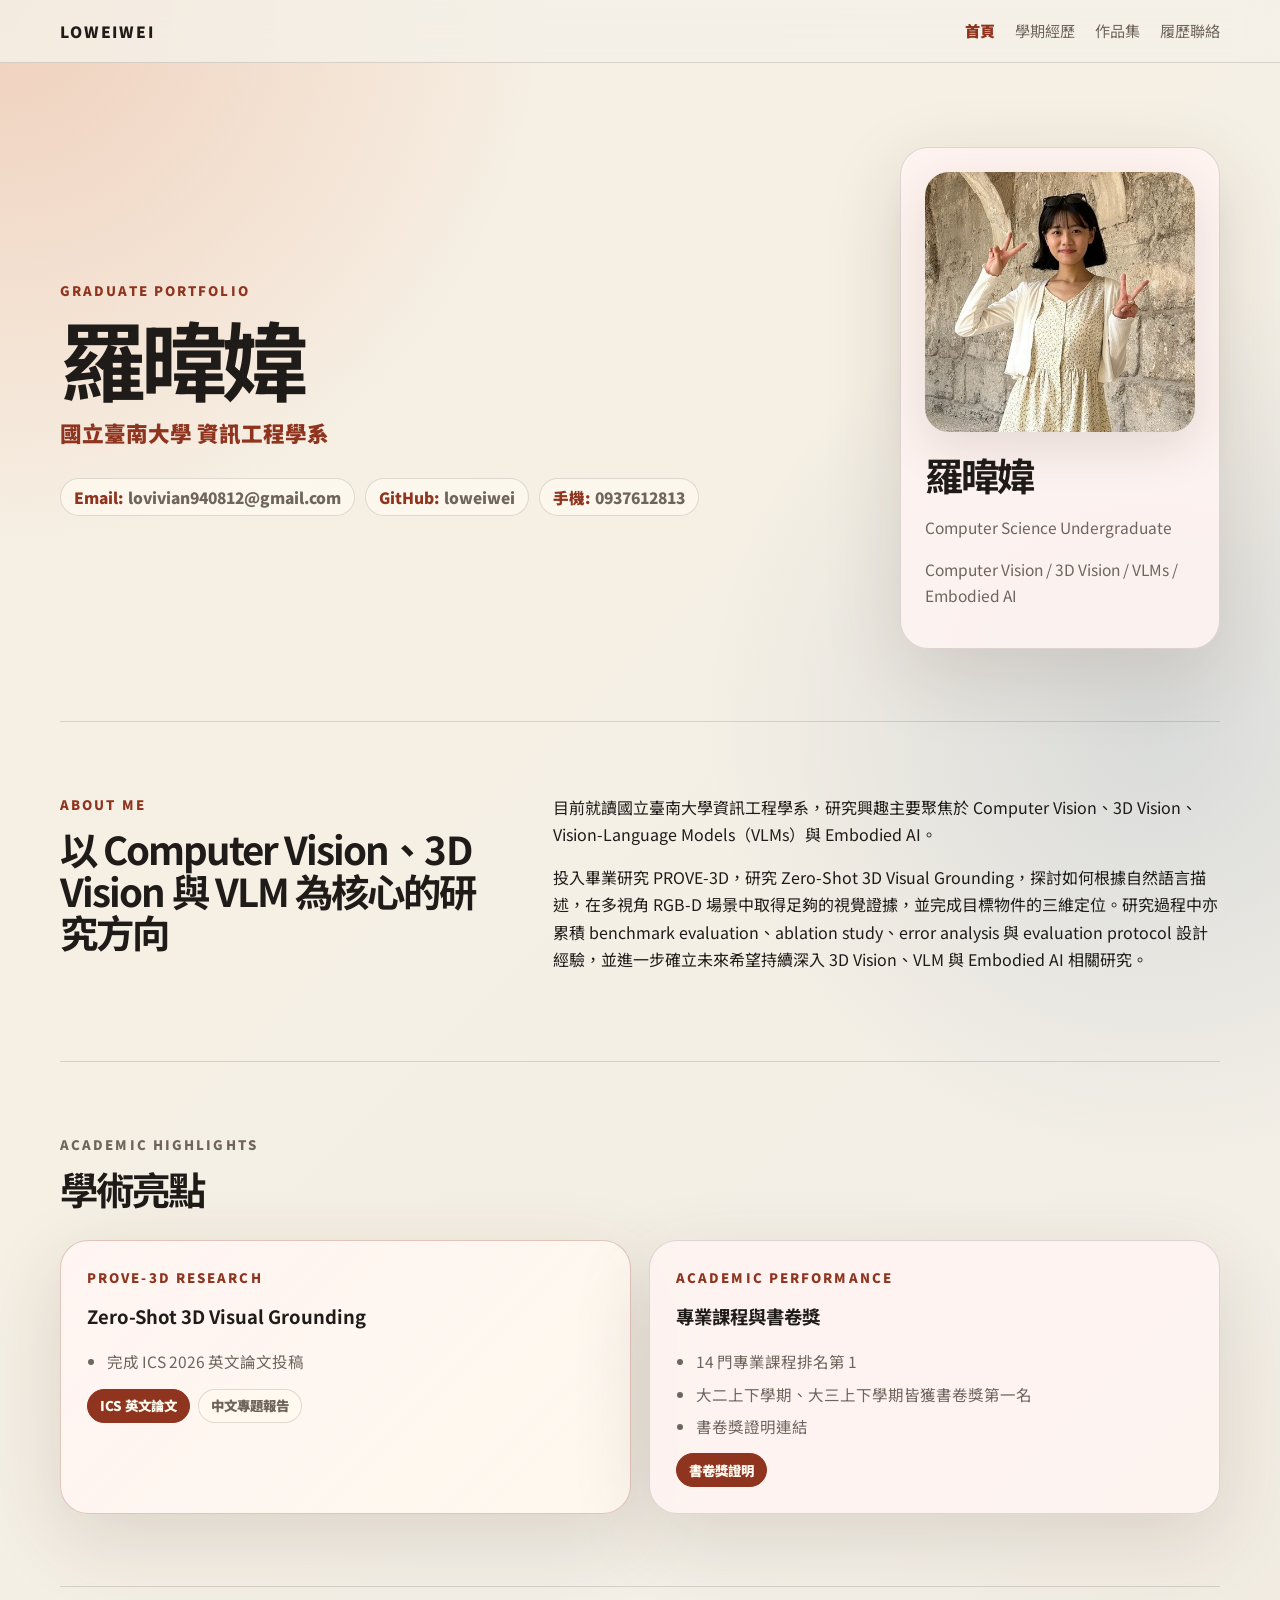
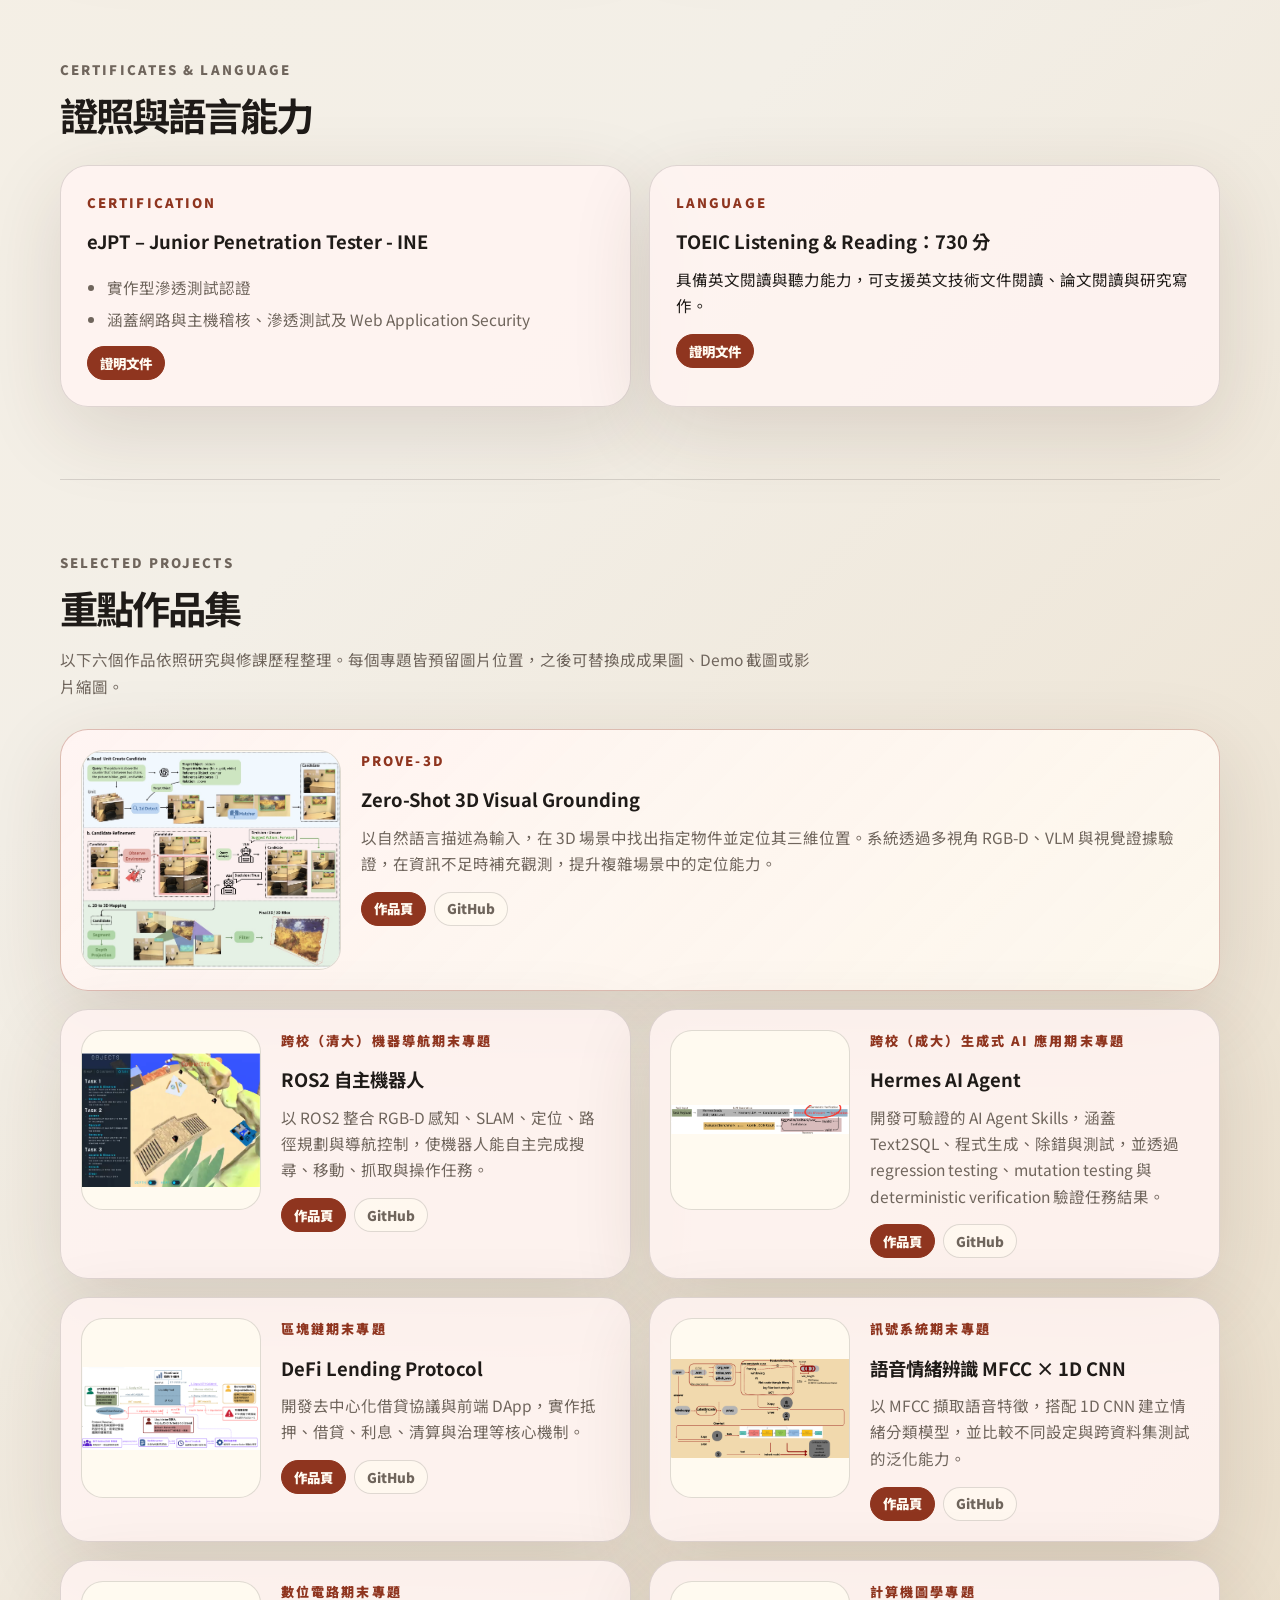
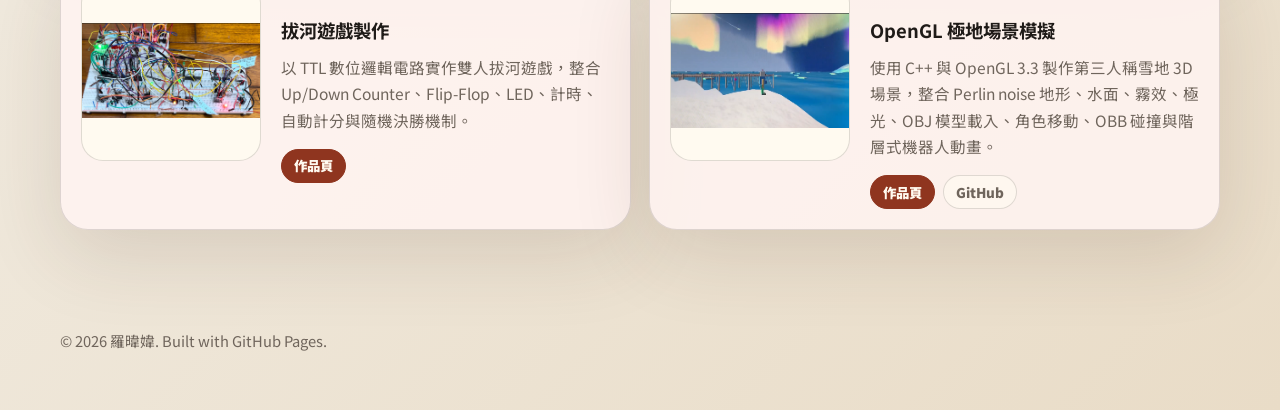
==== commit 6343709e: "Update homepage and journey links" ====
--- a/index.html
+++ b/index.html
@@ -30,9 +30,9 @@
           <h1>羅暐媁</h1>
           <p class="hero-lead">國立臺南大學 資訊工程學系</p>
           <div class="quick-contact" aria-label="個人基本資料">
-            <a href="mailto:lovivian940812@gmail.com">lovivian940812@gmail.com</a>
-            <a href="https://github.com/loweiwei" target="_blank" rel="noreferrer">GitHub</a>
-            <a href="tel:0937612813">0937612813</a>
+            <a href="mailto:lovivian940812@gmail.com"><span>Email:</span> lovivian940812@gmail.com</a>
+            <a href="https://github.com/loweiwei" target="_blank" rel="noreferrer"><span>GitHub:</span> loweiwei</a>
+            <a href="tel:0937612813"><span>手機:</span> 0937612813</a>
           </div>
         </div>
 
@@ -47,7 +47,7 @@
       <section class="section split-section admission-section">
         <div>
           <p class="eyebrow">About Me</p>
-          <h2>以 Computer Vision、3D Vision 與 VLM 為核心的研究方向。</h2>
+          <h2>以 Computer Vision、3D Vision 與 VLM 為核心的研究方向</h2>
         </div>
         <div class="content-block">
           <p>
@@ -202,7 +202,6 @@
               <p>以 TTL 數位邏輯電路實作雙人拔河遊戲，整合 Up/Down Counter、Flip-Flop、LED、計時、自動計分與隨機決勝機制。</p>
               <div class="journey-actions">
                 <a href="project-digital-tug.html">作品頁</a>
-                <span>實體照片</span>
               </div>
             </div>
           </article>
--- a/styles.css
+++ b/styles.css
@@ -329,6 +329,7 @@
 
 .quick-contact a {
   display: inline-flex;
+  gap: 5px;
   min-height: 38px;
   align-items: center;
   padding: 0 13px;
@@ -337,6 +338,10 @@
   background: rgba(255, 250, 240, 0.72);
   color: var(--muted);
   font-weight: 900;
+}
+
+.quick-contact span {
+  color: var(--accent-deep);
 }
 
 .quick-contact a:hover {
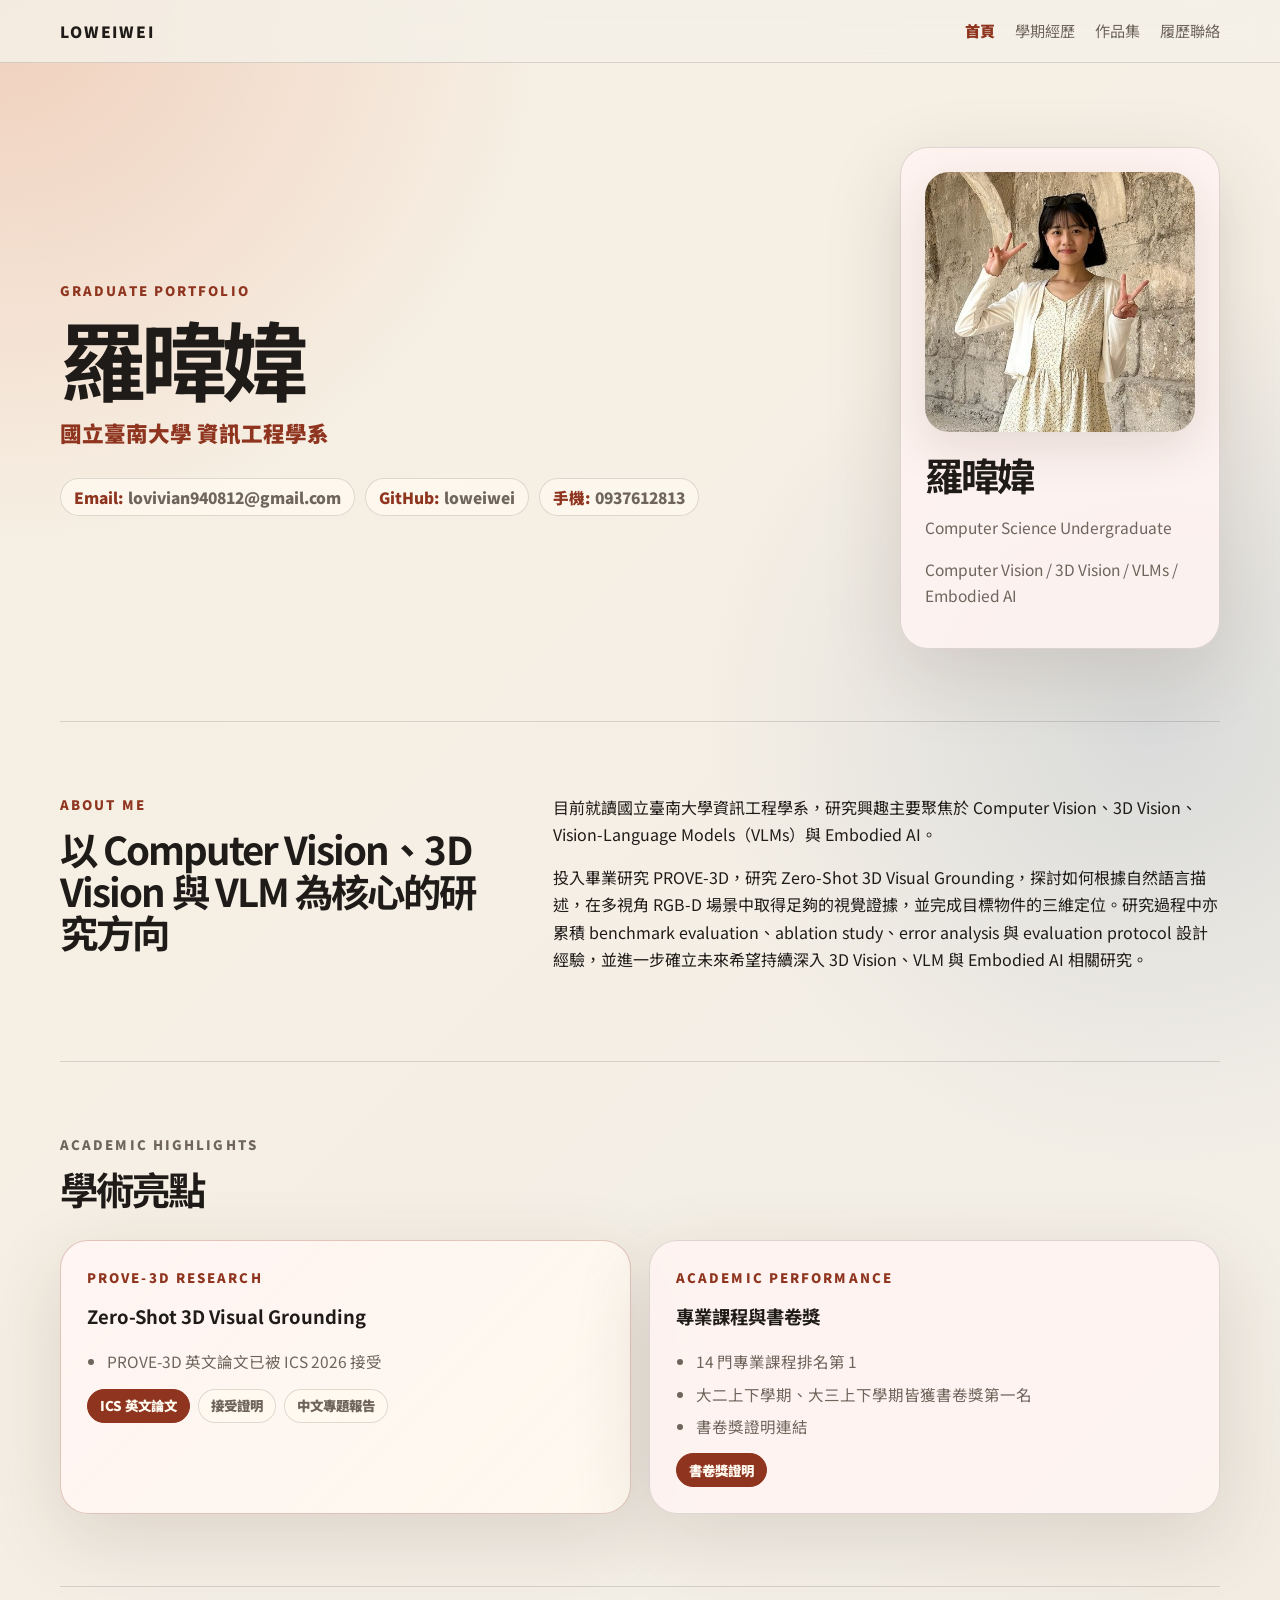
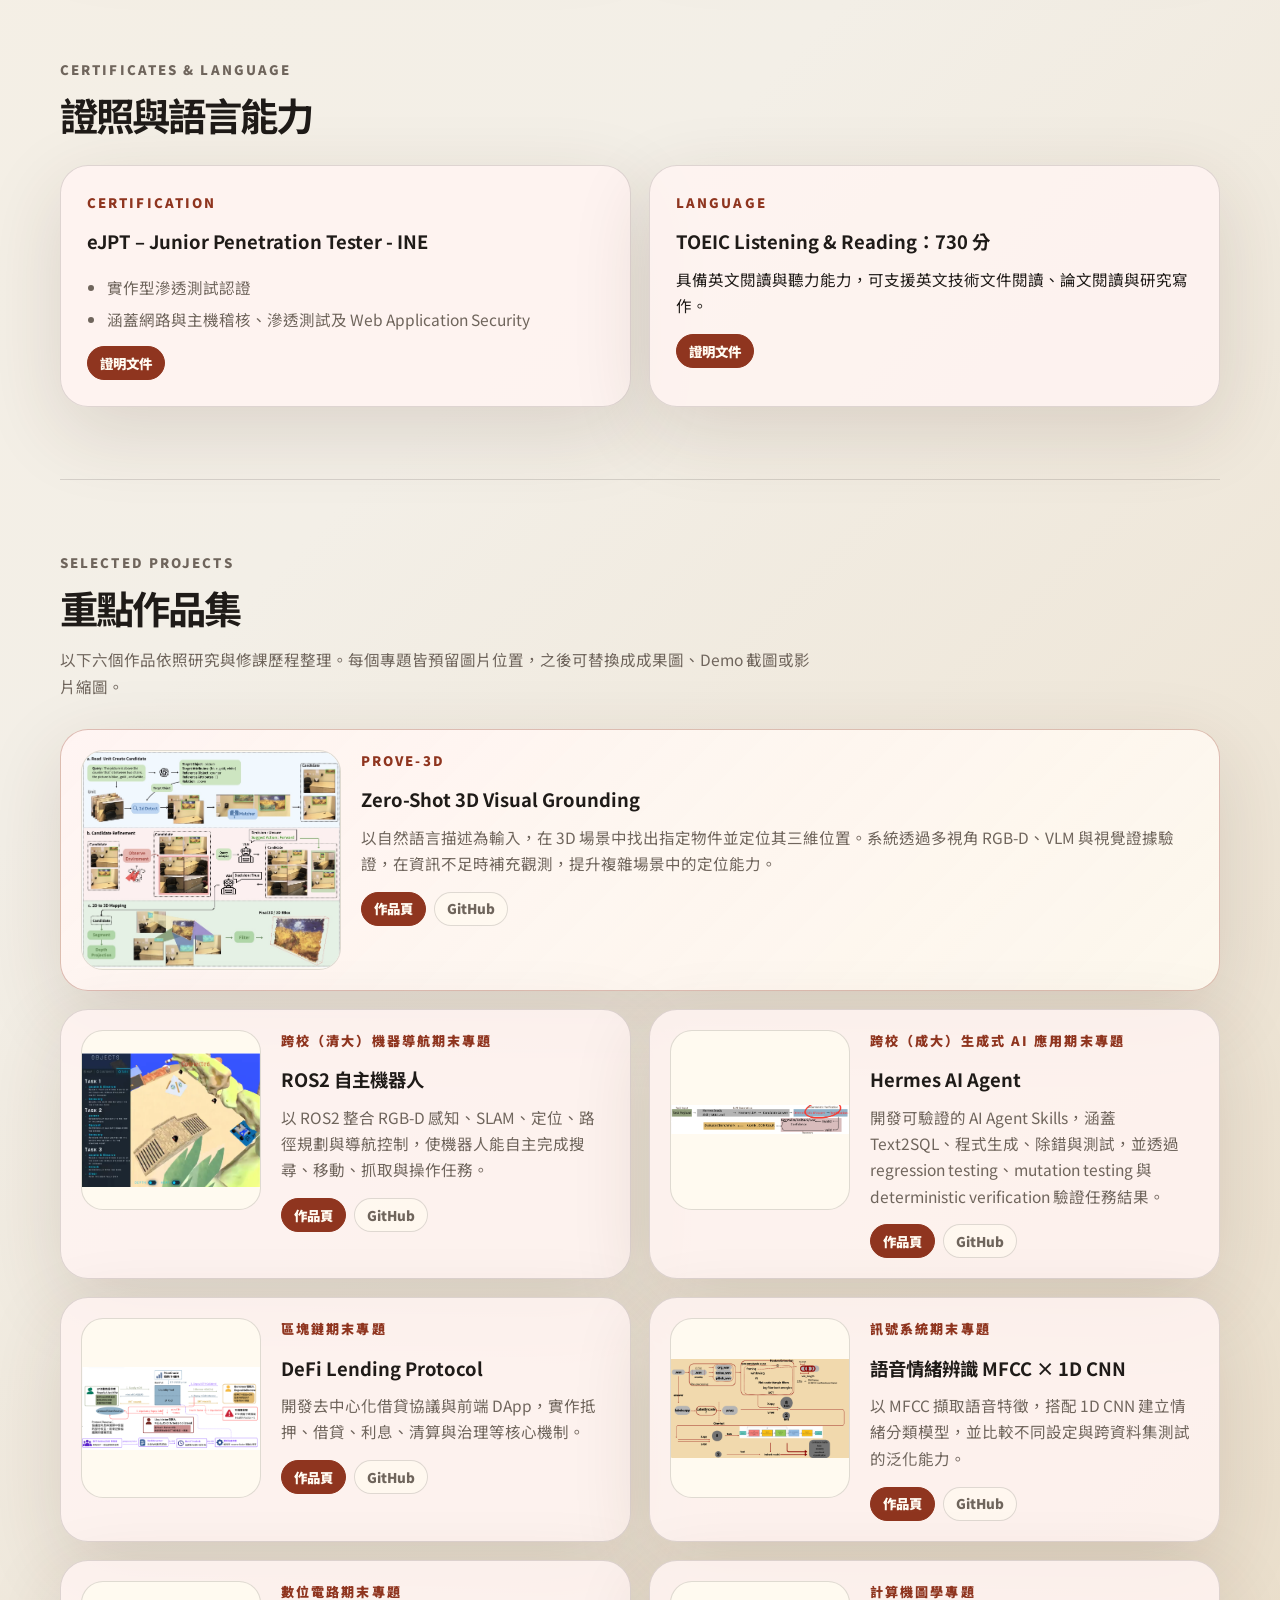
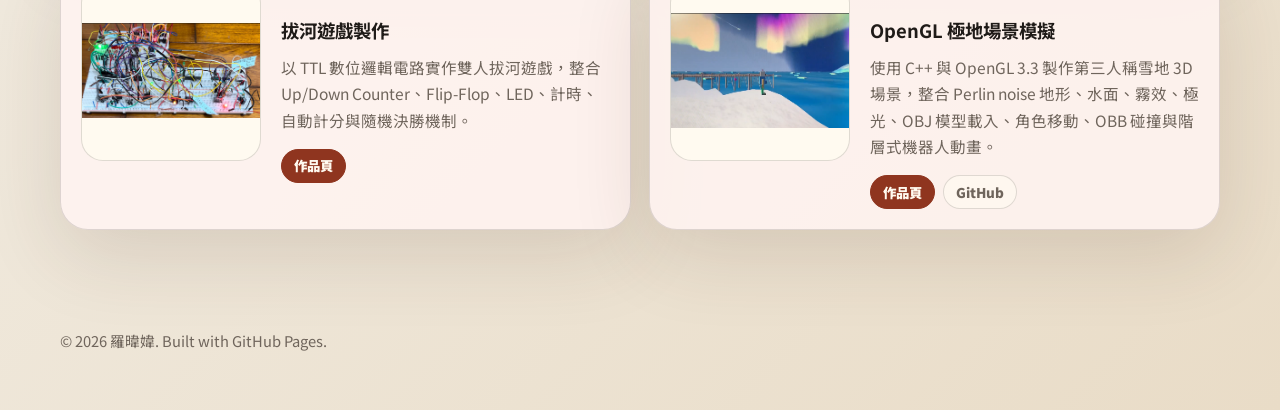
==== commit d021c38b: "Update ICS acceptance status" ====
--- a/index.html
+++ b/index.html
@@ -69,10 +69,11 @@
             <p class="card-kicker">PROVE-3D Research</p>
             <h3>Zero-Shot 3D Visual Grounding</h3>
             <ul class="clean-list">
-              <li>完成 ICS 2026 英文論文投稿</li>
+              <li>PROVE-3D 英文論文已被 ICS 2026 接受</li>
             </ul>
             <div class="journey-actions">
               <a href="https://drive.google.com/file/d/1ngfcwk6IAwryxdVHKvfLvtcqUB0fge4p/view?usp=drive_link" target="_blank" rel="noreferrer">ICS 英文論文</a>
+              <a href="https://drive.google.com/file/d/1r3w7lw7tEpj3B6_B9auu1UQtM6UDOMd5/view?usp=drive_link" target="_blank" rel="noreferrer">接受證明</a>
               <a href="https://drive.google.com/file/d/12PVFTL0T2lt_DgyWR_xtEayBKu8zF0x8/view" target="_blank" rel="noreferrer">中文專題報告</a>
             </div>
           </article>
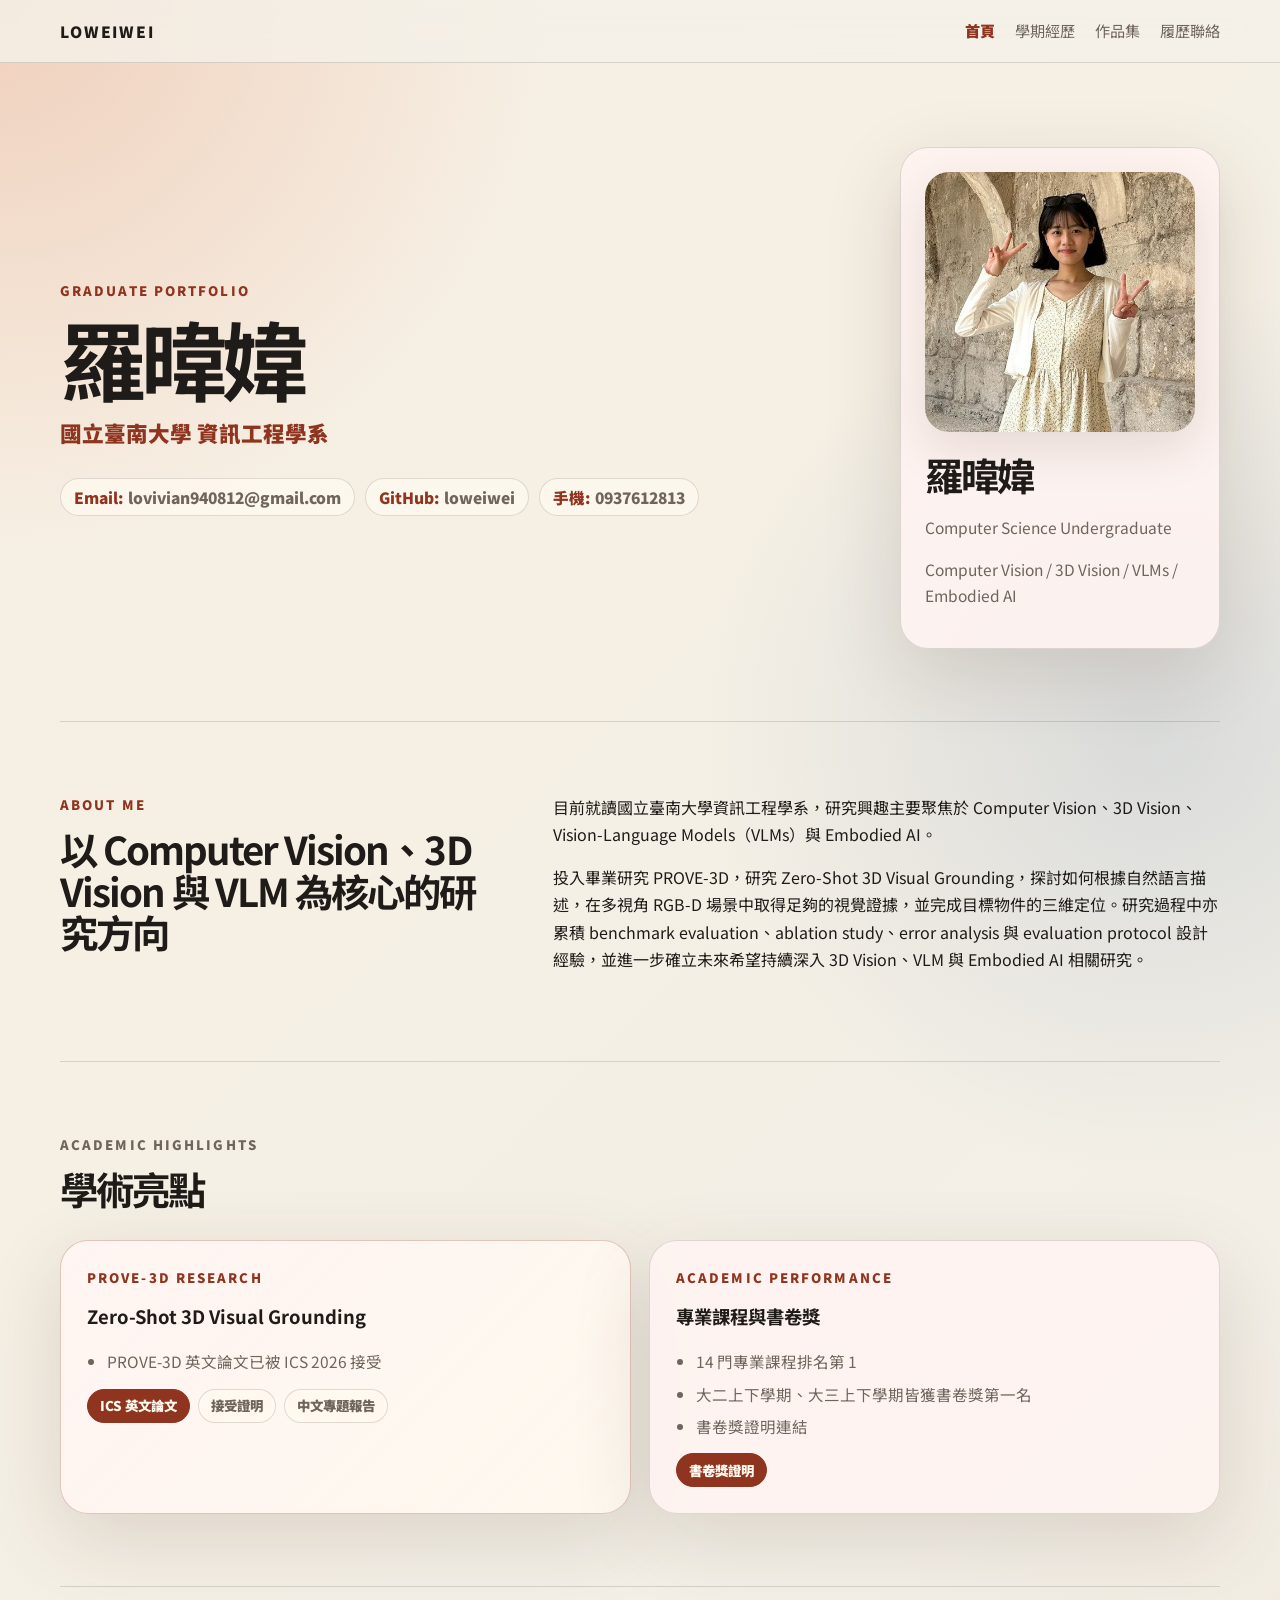
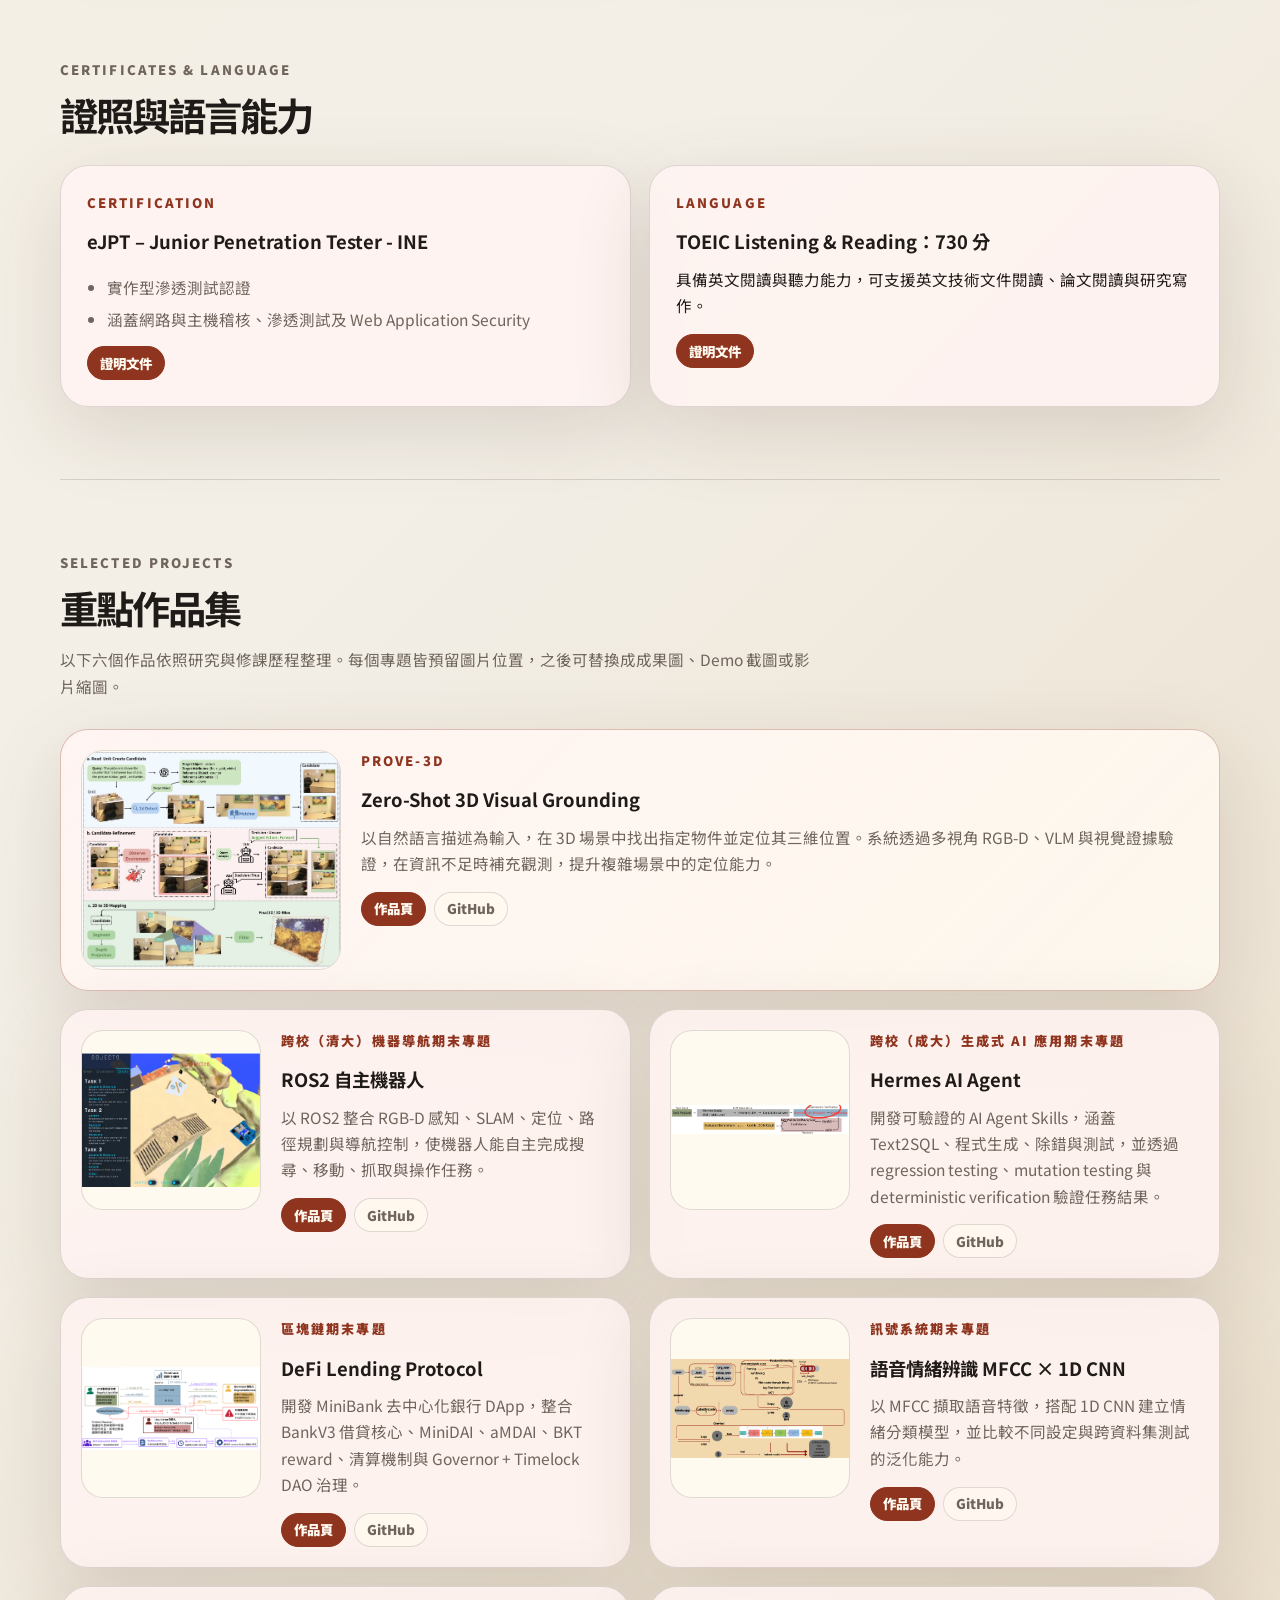
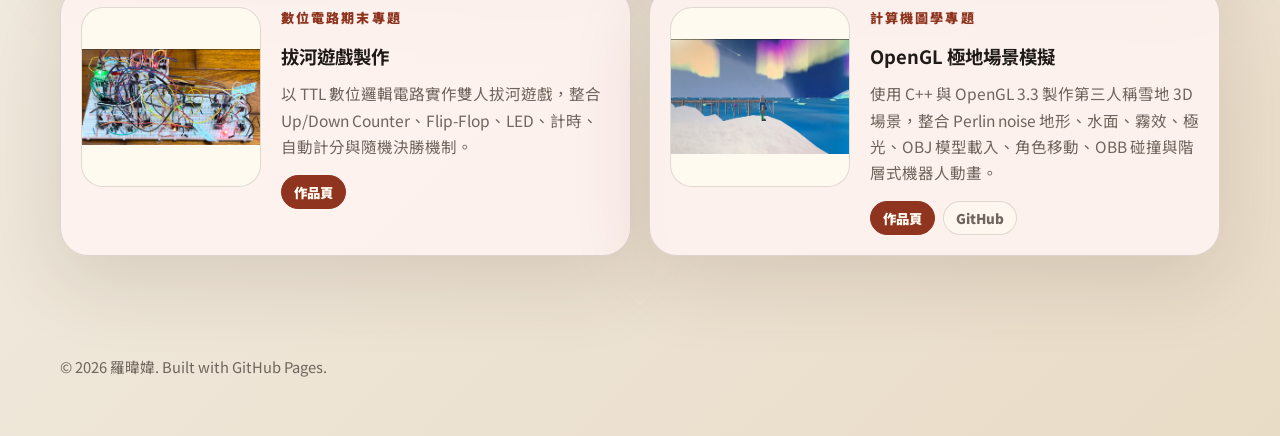
==== commit 6db30c8f: "Expand DeFi project details" ====
--- a/index.html
+++ b/index.html
@@ -174,7 +174,7 @@
             <div>
               <p class="project-type">區塊鏈期末專題</p>
               <h3>DeFi Lending Protocol</h3>
-              <p>開發去中心化借貸協議與前端 DApp，實作抵押、借貸、利息、清算與治理等核心機制。</p>
+              <p>開發 MiniBank 去中心化銀行 DApp，整合 BankV3 借貸核心、MiniDAI、aMDAI、BKT reward、清算機制與 Governor + Timelock DAO 治理。</p>
               <div class="journey-actions">
                 <a href="project-defi.html">作品頁</a>
                 <a href="https://github.com/loweiwei/decentralized-bank-dapp" target="_blank" rel="noreferrer">GitHub</a>
--- a/styles.css
+++ b/styles.css
@@ -2670,6 +2670,16 @@
   border-top: 1px solid var(--line);
 }
 
+.defi-section code {
+  padding: 2px 6px;
+  border-radius: 8px;
+  background: rgba(118, 88, 181, 0.12);
+  color: #4e337d;
+  font-family: "SFMono-Regular", Consolas, "Liberation Mono", monospace;
+  font-size: 0.9em;
+  font-weight: 800;
+}
+
 .defi-hero-visual {
   position: relative;
   min-height: 460px;
@@ -2843,6 +2853,75 @@
   gap: 16px;
 }
 
+.defi-tech-grid,
+.contract-module-grid,
+.defi-pipeline-grid,
+.defi-flow-detail-grid,
+.test-coverage-grid {
+  display: grid;
+  gap: 16px;
+}
+
+.contract-module-grid,
+.test-coverage-grid {
+  grid-template-columns: repeat(3, minmax(0, 1fr));
+}
+
+.defi-tech-grid {
+  grid-template-columns: repeat(4, minmax(0, 1fr));
+}
+
+.defi-pipeline-grid {
+  grid-template-columns: repeat(2, minmax(0, 1fr));
+}
+
+.defi-flow-detail-grid {
+  grid-template-columns: repeat(3, minmax(0, 1fr));
+}
+
+.defi-tech-grid article,
+.contract-module-grid article,
+.defi-pipeline-grid article,
+.defi-flow-detail-grid article,
+.test-coverage-grid article {
+  padding: 24px;
+  border: 1px solid var(--line);
+  border-radius: 26px;
+  background: var(--surface-soft);
+  box-shadow: 0 16px 48px rgba(69, 45, 25, 0.1);
+}
+
+.defi-tech-grid article > span {
+  display: inline-flex;
+  width: fit-content;
+  margin-bottom: 12px;
+  padding: 7px 11px;
+  border-radius: 999px;
+  background: rgba(118, 88, 181, 0.15);
+  color: #5b3b91;
+  font-size: 0.8rem;
+  font-weight: 900;
+}
+
+.defi-tech-grid p,
+.contract-module-grid p,
+.defi-pipeline-grid li,
+.defi-flow-detail-grid p,
+.test-coverage-grid p {
+  color: var(--muted);
+  font-size: 0.94rem;
+  line-height: 1.65;
+}
+
+.defi-pipeline-grid ol {
+  margin: 16px 0 0;
+  padding-left: 20px;
+}
+
+.defi-pipeline-grid li + li {
+  margin-top: 8px;
+}
+
 .asset-card-grid,
 .revenue-card-grid {
   grid-template-columns: repeat(4, minmax(0, 1fr));
@@ -2873,6 +2952,46 @@
 
 .concept-card-grid {
   grid-template-columns: repeat(2, minmax(0, 1fr));
+}
+
+.defi-parameter-table {
+  overflow-x: auto;
+  margin-top: 18px;
+  border: 1px solid var(--line);
+  border-radius: 24px;
+  background: rgba(255, 250, 240, 0.78);
+  box-shadow: 0 16px 48px rgba(69, 45, 25, 0.08);
+}
+
+.defi-parameter-table table {
+  width: 100%;
+  min-width: 760px;
+  border-collapse: collapse;
+}
+
+.defi-parameter-table th,
+.defi-parameter-table td {
+  padding: 16px;
+  border-bottom: 1px solid var(--line);
+  text-align: left;
+  vertical-align: top;
+}
+
+.defi-parameter-table th {
+  background: rgba(118, 88, 181, 0.13);
+  color: var(--text);
+  font-size: 0.88rem;
+  font-weight: 900;
+}
+
+.defi-parameter-table td {
+  color: var(--muted);
+  font-size: 0.92rem;
+  line-height: 1.55;
+}
+
+.defi-parameter-table tr:last-child td {
+  border-bottom: 0;
 }
 
 .formula-box,
@@ -2963,6 +3082,10 @@
   border: 1px solid rgba(196, 65, 65, 0.2);
   border-radius: 24px;
   background: rgba(196, 65, 65, 0.06);
+}
+
+.defi-flow-detail-grid {
+  margin-top: 16px;
 }
 
 .liquidation-flow strong {
@@ -4599,6 +4722,11 @@
   .learned-grid,
   .circuit-diagram-grid,
   .defi-architecture,
+  .defi-tech-grid,
+  .contract-module-grid,
+  .defi-pipeline-grid,
+  .defi-flow-detail-grid,
+  .test-coverage-grid,
   .asset-card-grid,
   .participant-grid,
   .concept-card-grid,
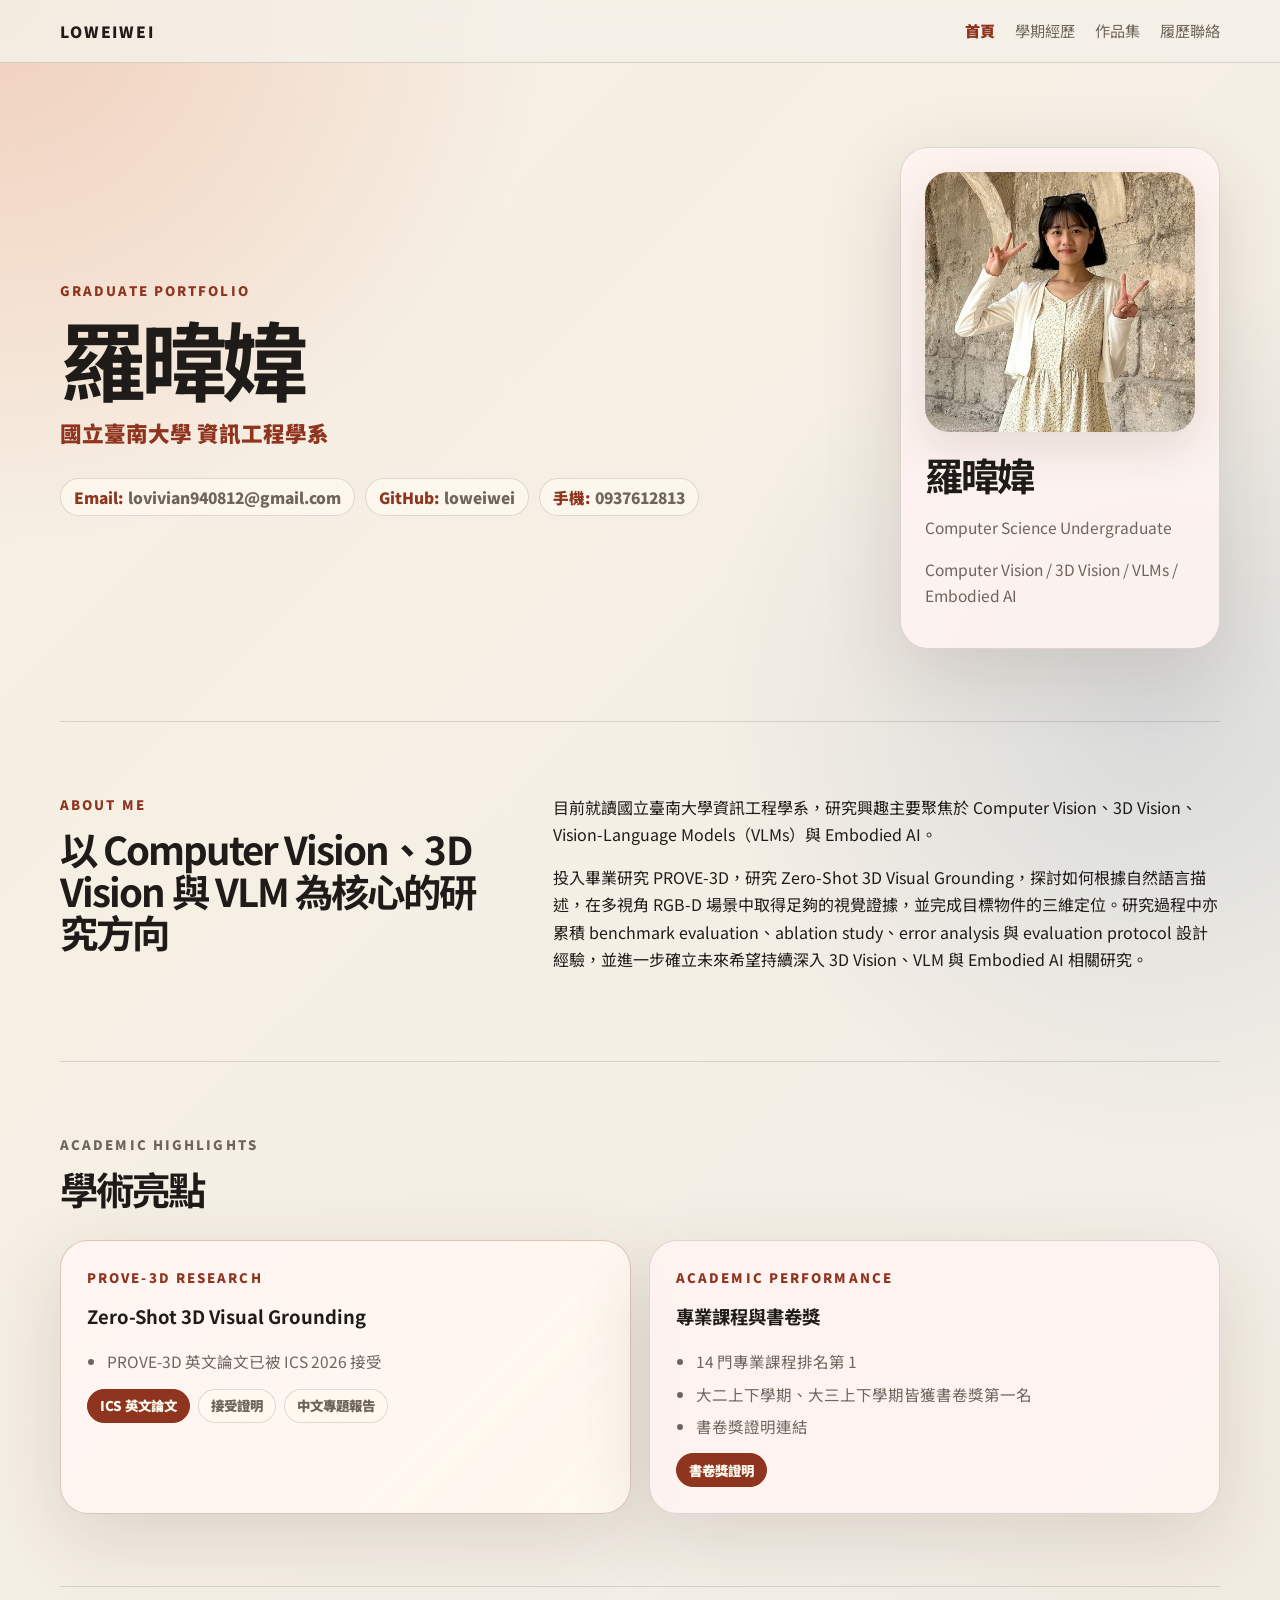
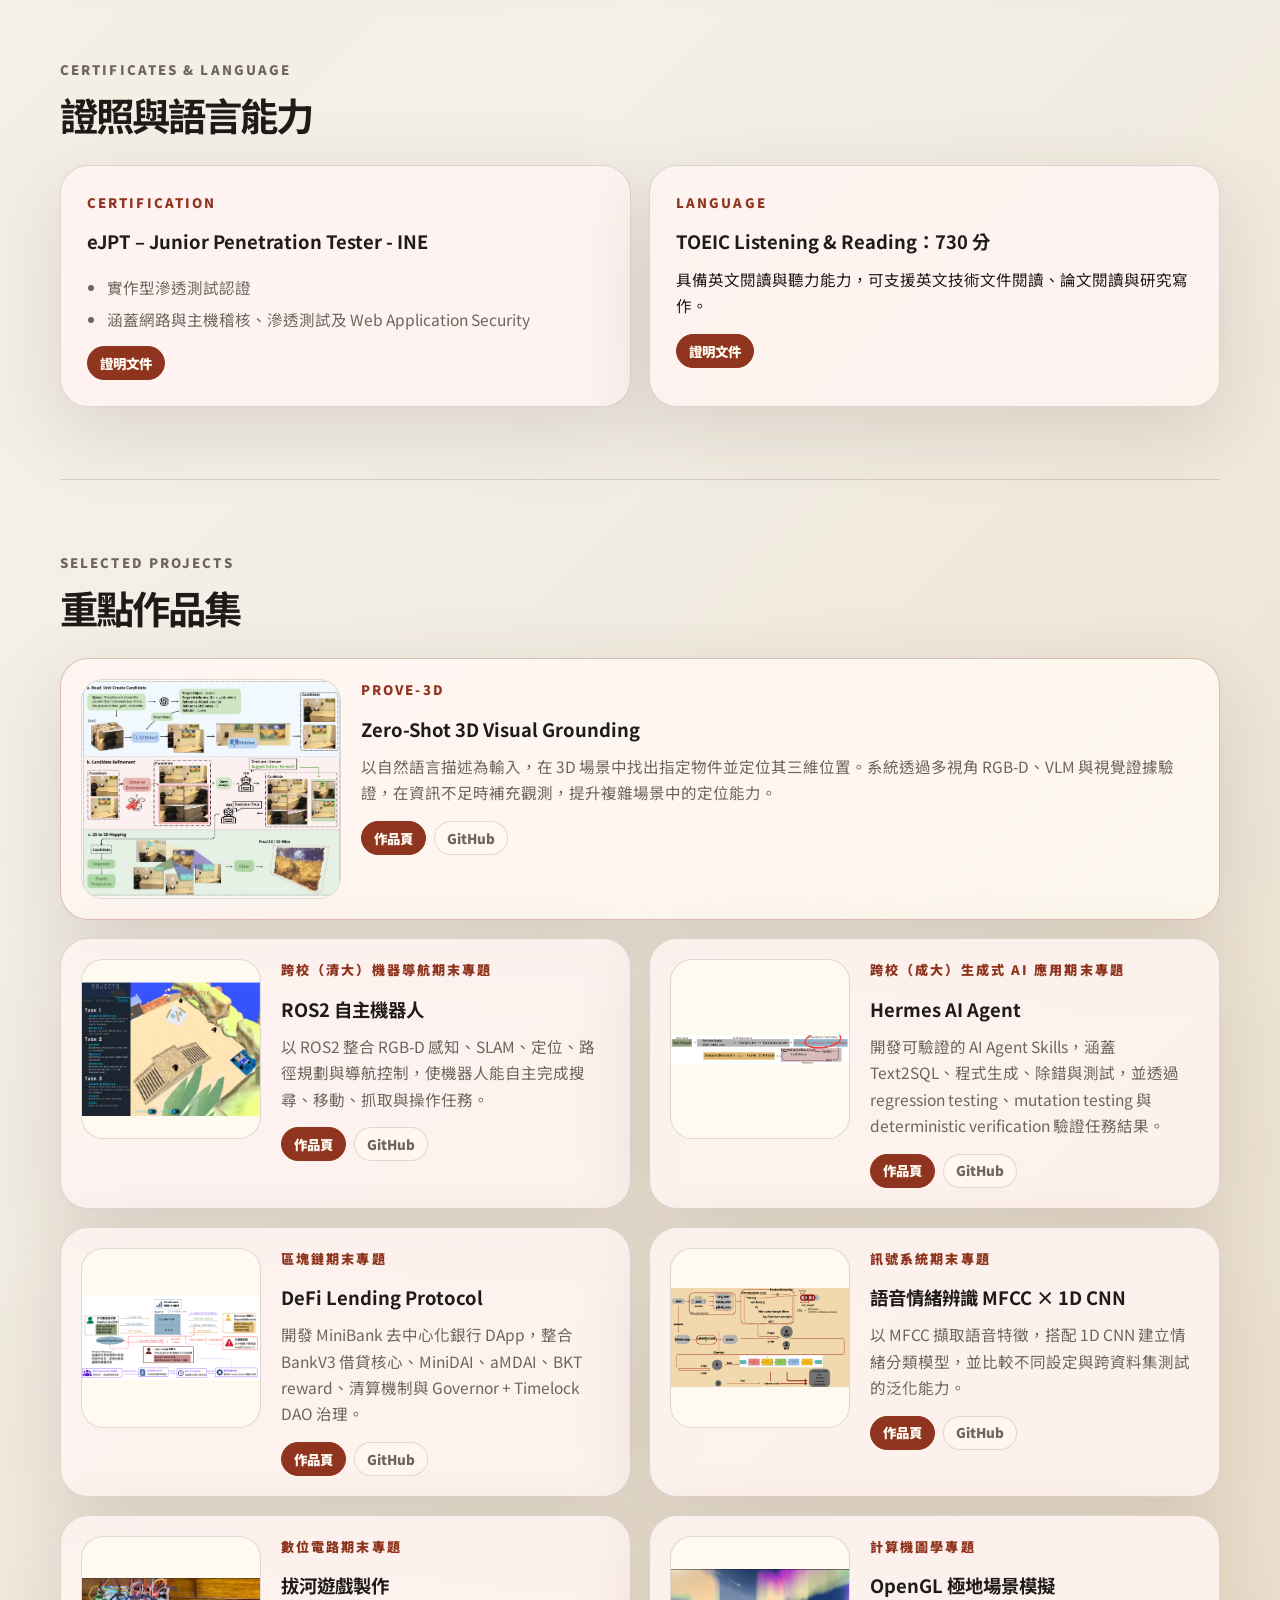
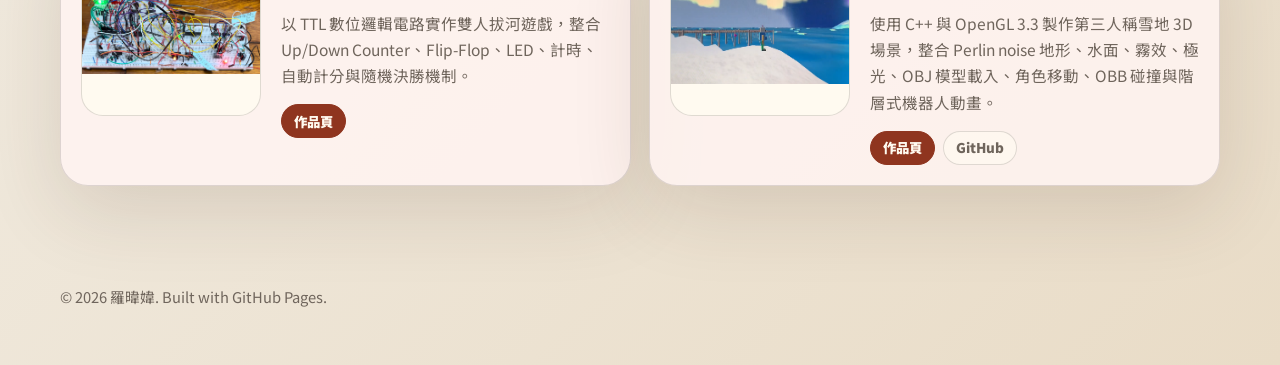
==== commit 5a9938aa: "Remove project placeholder copy" ====
--- a/index.html
+++ b/index.html
@@ -126,7 +126,6 @@
         <div class="section-heading">
           <p class="eyebrow">Selected Projects</p>
           <h2>重點作品集</h2>
-          <p>以下六個作品依照研究與修課歷程整理。每個專題皆預留圖片位置，之後可替換成成果圖、Demo 截圖或影片縮圖。</p>
         </div>
 
         <div class="selected-projects-grid">
--- a/styles.css
+++ b/styles.css
@@ -1924,6 +1924,96 @@
   border-top: 1px solid var(--line);
 }
 
+.ros-section code {
+  padding: 2px 6px;
+  border-radius: 8px;
+  background: rgba(53, 121, 98, 0.12);
+  color: #2c6854;
+  font-family: "SFMono-Regular", Consolas, "Liberation Mono", monospace;
+  font-size: 0.9em;
+  font-weight: 800;
+}
+
+.ros-wide-heading {
+  max-width: 980px;
+}
+
+.ros-wide-heading p {
+  line-height: 1.78;
+}
+
+.ros-wide-heading p + p {
+  margin-top: 12px;
+}
+
+.ros-outline-section {
+  padding-top: 46px;
+}
+
+.ros-outline-section h2 {
+  max-width: 900px;
+  font-size: clamp(1.9rem, 4vw, 3.2rem);
+}
+
+.ros-roadmap {
+  display: grid;
+  grid-template-columns: repeat(2, minmax(0, 1fr));
+  gap: 10px 18px;
+  max-width: 980px;
+  padding: 20px 24px;
+  border: 1px solid var(--line);
+  border-radius: 28px;
+  background: rgba(255, 250, 240, 0.78);
+  box-shadow: 0 16px 44px rgba(69, 45, 25, 0.08);
+}
+
+.ros-roadmap a {
+  display: grid;
+  grid-template-columns: 44px minmax(0, 1fr);
+  gap: 12px;
+  align-items: start;
+  padding: 12px 0;
+  border-bottom: 1px solid rgba(69, 45, 25, 0.12);
+}
+
+.ros-roadmap a:nth-last-child(-n + 2) {
+  border-bottom: 0;
+}
+
+.ros-roadmap a:hover {
+  transform: translateX(4px);
+}
+
+.ros-roadmap span {
+  display: inline-grid;
+  width: 34px;
+  height: 34px;
+  place-items: center;
+  border: 1px solid rgba(53, 121, 98, 0.22);
+  border-radius: 999px;
+  background: rgba(53, 121, 98, 0.1);
+  color: #2c6854;
+  font-size: 0.82rem;
+  font-weight: 900;
+}
+
+.ros-roadmap div {
+  display: grid;
+  gap: 4px;
+}
+
+.ros-roadmap strong {
+  color: var(--text);
+  font-size: 1rem;
+  line-height: 1.25;
+}
+
+.ros-roadmap small {
+  color: var(--muted);
+  font-size: 0.88rem;
+  line-height: 1.5;
+}
+
 .ros-media-slot {
   position: relative;
   display: grid;
@@ -2022,6 +2112,11 @@
 }
 
 .ros-task-grid,
+.ros-story-grid,
+.ros-architecture-map,
+.ros-module-grid,
+.ros-stage-grid,
+.ros-state-grid,
 .tech-card-grid,
 .highlight-card-grid,
 .future-card-grid {
@@ -2033,7 +2128,23 @@
   grid-template-columns: repeat(3, minmax(0, 1fr));
 }
 
+.ros-story-grid,
+.ros-module-grid,
+.ros-stage-grid {
+  grid-template-columns: repeat(3, minmax(0, 1fr));
+}
+
+.ros-architecture-map,
+.ros-state-grid {
+  grid-template-columns: repeat(4, minmax(0, 1fr));
+}
+
 .ros-task-card,
+.ros-story-grid article,
+.ros-architecture-map article,
+.ros-module-grid article,
+.ros-stage-grid article,
+.ros-state-grid article,
 .decision-lanes article,
 .ros-step-stack article,
 .tech-card-grid article,
@@ -2050,11 +2161,47 @@
   border-radius: 28px;
 }
 
+.ros-story-grid article,
+.ros-architecture-map article,
+.ros-module-grid article,
+.ros-stage-grid article,
+.ros-state-grid article {
+  padding: 24px;
+  border-radius: 26px;
+}
+
+.ros-story-grid article {
+  background: linear-gradient(135deg, rgba(255, 250, 240, 0.9), rgba(241, 248, 244, 0.78));
+}
+
+.ros-architecture-map article > span,
+.ros-stage-grid article > span {
+  display: inline-flex;
+  width: fit-content;
+  margin-bottom: 12px;
+  padding: 7px 11px;
+  border-radius: 999px;
+  background: var(--surface-strong);
+  color: #fffaf0;
+  font-size: 0.8rem;
+  font-weight: 900;
+}
+
+.ros-stage-grid article > span {
+  min-width: 38px;
+  justify-content: center;
+}
+
 .ros-task-body {
   padding: 22px;
 }
 
 .ros-task-body p,
+.ros-story-grid p,
+.ros-architecture-map p,
+.ros-module-grid p,
+.ros-stage-grid p,
+.ros-state-grid p,
 .decision-lanes p,
 .ros-step-stack p,
 .highlight-card-grid p,
@@ -2096,14 +2243,16 @@
 }
 
 .ros-vertical-flow,
-.ros-execution-flow {
+.ros-execution-flow,
+.ros-pipeline-chain {
   display: grid;
   gap: 10px;
   margin-top: 18px;
 }
 
 .ros-vertical-flow span,
-.ros-execution-flow span {
+.ros-execution-flow span,
+.ros-pipeline-chain span {
   position: relative;
   padding: 12px 14px;
   border-radius: 16px;
@@ -2200,6 +2349,31 @@
   margin-top: 18px;
 }
 
+.ros-pipeline-chain {
+  grid-template-columns: repeat(6, minmax(0, 1fr));
+}
+
+.ros-pipeline-chain span:not(:last-child)::after {
+  position: absolute;
+  top: 50%;
+  right: -18px;
+  z-index: 2;
+  width: 24px;
+  height: 24px;
+  border-radius: 999px;
+  background: var(--surface-strong);
+  color: #fffaf0;
+  content: "→";
+  font-size: 0.9rem;
+  line-height: 24px;
+  transform: translateY(-50%);
+}
+
+.ros-flow-map {
+  max-width: 760px;
+  margin-top: 22px;
+}
+
 .ros-loop-note {
   display: flex;
   flex-wrap: wrap;
@@ -2680,6 +2854,104 @@
   font-weight: 800;
 }
 
+.defi-section .wide-heading {
+  max-width: 980px;
+}
+
+.defi-section .wide-heading p {
+  line-height: 1.78;
+}
+
+.defi-section .wide-heading p + p {
+  margin-top: 12px;
+}
+
+.section-subheading {
+  max-width: 820px;
+  margin: 30px 0 16px;
+}
+
+.section-subheading h3 {
+  margin-bottom: 8px;
+}
+
+.section-subheading p {
+  color: var(--muted);
+  font-size: 0.94rem;
+  line-height: 1.7;
+}
+
+.defi-outline-section {
+  padding-top: 46px;
+}
+
+.defi-outline-section h2 {
+  max-width: 900px;
+  font-size: clamp(1.9rem, 4vw, 3.2rem);
+}
+
+.defi-roadmap {
+  display: grid;
+  grid-template-columns: repeat(2, minmax(0, 1fr));
+  gap: 10px 18px;
+  max-width: 980px;
+  padding: 20px 24px;
+  border: 1px solid var(--line);
+  border-radius: 28px;
+  background: rgba(255, 250, 240, 0.78);
+  box-shadow: 0 16px 44px rgba(69, 45, 25, 0.08);
+}
+
+.defi-roadmap a {
+  position: relative;
+  display: grid;
+  grid-template-columns: 44px minmax(0, 1fr);
+  gap: 12px;
+  align-items: start;
+  min-height: auto;
+  padding: 12px 0;
+  overflow: hidden;
+  border-bottom: 1px solid rgba(69, 45, 25, 0.12);
+}
+
+.defi-roadmap a:nth-last-child(-n + 2) {
+  border-bottom: 0;
+}
+
+.defi-roadmap a:hover {
+  transform: translateX(4px);
+}
+
+.defi-roadmap span {
+  display: inline-grid;
+  width: 34px;
+  height: 34px;
+  place-items: center;
+  border: 1px solid rgba(143, 53, 31, 0.22);
+  border-radius: 999px;
+  background: rgba(143, 53, 31, 0.08);
+  color: var(--accent-deep);
+  font-size: 0.82rem;
+  font-weight: 900;
+}
+
+.defi-roadmap div {
+  display: grid;
+  gap: 4px;
+}
+
+.defi-roadmap strong {
+  color: var(--text);
+  font-size: 1rem;
+  line-height: 1.25;
+}
+
+.defi-roadmap small {
+  color: var(--muted);
+  font-size: 0.88rem;
+  line-height: 1.5;
+}
+
 .defi-hero-visual {
   position: relative;
   min-height: 460px;
@@ -2853,6 +3125,13 @@
   gap: 16px;
 }
 
+.defi-story-grid,
+.flow-story-grid,
+.frontend-feature-grid {
+  display: grid;
+  gap: 16px;
+}
+
 .defi-tech-grid,
 .contract-module-grid,
 .defi-pipeline-grid,
@@ -2863,7 +3142,8 @@
 }
 
 .contract-module-grid,
-.test-coverage-grid {
+.test-coverage-grid,
+.defi-story-grid {
   grid-template-columns: repeat(3, minmax(0, 1fr));
 }
 
@@ -2875,15 +3155,27 @@
   grid-template-columns: repeat(2, minmax(0, 1fr));
 }
 
+.flow-story-grid {
+  grid-template-columns: repeat(2, minmax(0, 1fr));
+}
+
 .defi-flow-detail-grid {
   grid-template-columns: repeat(3, minmax(0, 1fr));
 }
 
+.frontend-feature-grid {
+  grid-template-columns: repeat(4, minmax(0, 1fr));
+  margin-bottom: 20px;
+}
+
+.defi-story-grid article,
 .defi-tech-grid article,
 .contract-module-grid article,
 .defi-pipeline-grid article,
 .defi-flow-detail-grid article,
-.test-coverage-grid article {
+.test-coverage-grid article,
+.flow-story-grid article,
+.frontend-feature-grid article {
   padding: 24px;
   border: 1px solid var(--line);
   border-radius: 26px;
@@ -2891,7 +3183,12 @@
   box-shadow: 0 16px 48px rgba(69, 45, 25, 0.1);
 }
 
-.defi-tech-grid article > span {
+.defi-story-grid article {
+  background: linear-gradient(135deg, rgba(255, 250, 240, 0.9), rgba(255, 244, 242, 0.76));
+}
+
+.defi-tech-grid article > span,
+.flow-story-grid article > span {
   display: inline-flex;
   width: fit-content;
   margin-bottom: 12px;
@@ -2903,14 +3200,79 @@
   font-weight: 900;
 }
 
+.flow-story-grid article > span {
+  min-width: 38px;
+  justify-content: center;
+  background: var(--surface-strong);
+  color: #fffaf0;
+}
+
+.defi-story-grid p,
 .defi-tech-grid p,
 .contract-module-grid p,
+.defi-pipeline-grid p,
 .defi-pipeline-grid li,
 .defi-flow-detail-grid p,
-.test-coverage-grid p {
+.test-coverage-grid p,
+.flow-story-grid p,
+.frontend-feature-grid p {
   color: var(--muted);
   font-size: 0.94rem;
   line-height: 1.65;
+}
+
+.contract-focus-card {
+  display: grid;
+  grid-template-columns: minmax(0, 0.9fr) minmax(0, 1.1fr);
+  gap: 18px;
+  margin-top: 18px;
+  padding: 28px;
+  border: 1px solid var(--line);
+  border-radius: 30px;
+  background: var(--surface-strong);
+  color: #fffaf0;
+  box-shadow: var(--shadow);
+}
+
+.contract-focus-card p,
+.contract-focus-card .eyebrow {
+  color: rgba(255, 250, 240, 0.78);
+}
+
+.contract-focus-card h3 {
+  color: #fffaf0;
+}
+
+.contract-detail-list {
+  display: grid;
+  gap: 12px;
+}
+
+.contract-detail-list article {
+  padding: 18px;
+  border: 1px solid rgba(255, 250, 240, 0.18);
+  border-radius: 20px;
+  background: rgba(255, 250, 240, 0.08);
+}
+
+.contract-detail-list h4 {
+  margin-bottom: 8px;
+  color: #fffaf0;
+}
+
+.contract-detail-list code {
+  background: rgba(255, 250, 240, 0.13);
+  color: #fffaf0;
+}
+
+.deploy-story-grid {
+  margin-top: 18px;
+}
+
+.flow-story-grid,
+.flow-concept-grid,
+.governance-story-grid {
+  margin-top: 18px;
 }
 
 .defi-pipeline-grid ol {
@@ -3153,6 +3515,204 @@
   border-top: 1px solid var(--line);
 }
 
+.hermes-section code {
+  padding: 2px 6px;
+  border-radius: 8px;
+  background: rgba(91, 129, 171, 0.13);
+  color: #3f628f;
+  font-family: "SFMono-Regular", Consolas, "Liberation Mono", monospace;
+  font-size: 0.9em;
+  font-weight: 800;
+}
+
+.hermes-outline-section {
+  padding-top: 46px;
+}
+
+.hermes-outline-section h2 {
+  max-width: 900px;
+  font-size: clamp(1.9rem, 4vw, 3.2rem);
+}
+
+.hermes-roadmap {
+  display: grid;
+  grid-template-columns: repeat(2, minmax(0, 1fr));
+  gap: 10px 18px;
+  max-width: 980px;
+  padding: 20px 24px;
+  border: 1px solid var(--line);
+  border-radius: 28px;
+  background: rgba(255, 250, 240, 0.78);
+  box-shadow: 0 16px 44px rgba(69, 45, 25, 0.08);
+}
+
+.hermes-roadmap a {
+  display: grid;
+  grid-template-columns: 44px minmax(0, 1fr);
+  gap: 12px;
+  align-items: start;
+  padding: 12px 0;
+  border-bottom: 1px solid rgba(69, 45, 25, 0.12);
+}
+
+.hermes-roadmap a:nth-last-child(-n + 2) {
+  border-bottom: 0;
+}
+
+.hermes-roadmap a:hover {
+  transform: translateX(4px);
+}
+
+.hermes-roadmap span {
+  display: inline-grid;
+  width: 34px;
+  height: 34px;
+  place-items: center;
+  border: 1px solid rgba(91, 129, 171, 0.24);
+  border-radius: 999px;
+  background: rgba(91, 129, 171, 0.12);
+  color: #3f628f;
+  font-size: 0.82rem;
+  font-weight: 900;
+}
+
+.hermes-roadmap div {
+  display: grid;
+  gap: 4px;
+}
+
+.hermes-roadmap strong {
+  color: var(--text);
+  font-size: 1rem;
+  line-height: 1.25;
+}
+
+.hermes-roadmap small {
+  color: var(--muted);
+  font-size: 0.88rem;
+  line-height: 1.5;
+}
+
+.hermes-story-grid,
+.hermes-architecture-map,
+.hermes-evidence-grid,
+.hermes-limit-grid {
+  display: grid;
+  gap: 16px;
+}
+
+.hermes-story-grid {
+  grid-template-columns: repeat(3, minmax(0, 1fr));
+}
+
+.hermes-architecture-map {
+  grid-template-columns: repeat(5, minmax(0, 1fr));
+  margin-top: 18px;
+}
+
+.hermes-evidence-grid {
+  grid-template-columns: repeat(3, minmax(0, 1fr));
+}
+
+.hermes-limit-grid {
+  grid-template-columns: repeat(4, minmax(0, 1fr));
+}
+
+.hermes-story-grid article,
+.hermes-architecture-map article,
+.hermes-evidence-grid article,
+.hermes-limit-grid article {
+  padding: 24px;
+  border: 1px solid var(--line);
+  border-radius: 26px;
+  background: var(--surface-soft);
+  box-shadow: 0 16px 48px rgba(69, 45, 25, 0.1);
+}
+
+.hermes-story-grid article {
+  background: linear-gradient(135deg, rgba(255, 250, 240, 0.9), rgba(244, 246, 255, 0.76));
+}
+
+.hermes-architecture-map article > span,
+.hermes-evidence-grid article > span {
+  display: inline-flex;
+  width: fit-content;
+  margin-bottom: 12px;
+  padding: 7px 11px;
+  border-radius: 999px;
+  background: var(--surface-strong);
+  color: #fffaf0;
+  font-size: 0.8rem;
+  font-weight: 900;
+}
+
+.hermes-story-grid p,
+.hermes-architecture-map p,
+.hermes-evidence-grid p,
+.hermes-limit-grid p,
+.hermes-section .section-heading p {
+  color: var(--muted);
+  font-size: 0.94rem;
+  line-height: 1.7;
+}
+
+.hermes-trust-chain {
+  display: grid;
+  grid-template-columns: repeat(6, minmax(0, 1fr));
+  gap: 12px;
+  margin-top: 18px;
+}
+
+.hermes-trust-chain span {
+  position: relative;
+  padding: 13px 14px;
+  border: 1px solid rgba(69, 45, 25, 0.12);
+  border-radius: 16px;
+  background: rgba(255, 250, 240, 0.82);
+  color: var(--text);
+  font-weight: 900;
+  text-align: center;
+}
+
+.hermes-trust-chain span:not(:last-child)::after {
+  position: absolute;
+  top: 50%;
+  right: -18px;
+  z-index: 2;
+  width: 24px;
+  height: 24px;
+  border-radius: 999px;
+  background: var(--surface-strong);
+  color: #fffaf0;
+  content: "→";
+  font-size: 0.9rem;
+  line-height: 24px;
+  transform: translateY(-50%);
+}
+
+.hermes-open-layout {
+  display: grid;
+  grid-template-columns: minmax(0, 0.9fr) minmax(360px, 1.1fr);
+  gap: 18px;
+  align-items: center;
+  margin-top: 22px;
+}
+
+.hermes-skill-detail-grid .skill-card p {
+  line-height: 1.65;
+}
+
+.hermes-skill-module .skill-flow {
+  grid-template-columns: 1fr;
+}
+
+.hermes-skill-module .skill-flow span:not(:last-child)::after {
+  top: auto;
+  right: 50%;
+  bottom: -18px;
+  transform: translateX(50%) rotate(90deg);
+}
+
 .hermes-hero-visual {
   position: relative;
   min-height: 460px;
@@ -3765,6 +4325,152 @@
   border-top: 1px solid var(--line);
 }
 
+.ser-section code {
+  padding: 2px 6px;
+  border-radius: 8px;
+  background: rgba(196, 123, 65, 0.13);
+  color: #8a4a20;
+  font-family: "SFMono-Regular", Consolas, "Liberation Mono", monospace;
+  font-size: 0.9em;
+  font-weight: 800;
+}
+
+.ser-outline-section {
+  padding-top: 46px;
+}
+
+.ser-outline-section h2 {
+  max-width: 900px;
+  font-size: clamp(1.9rem, 4vw, 3.2rem);
+}
+
+.ser-roadmap {
+  display: grid;
+  grid-template-columns: repeat(2, minmax(0, 1fr));
+  gap: 10px 18px;
+  max-width: 980px;
+  padding: 20px 24px;
+  border: 1px solid var(--line);
+  border-radius: 28px;
+  background: rgba(255, 250, 240, 0.78);
+  box-shadow: 0 16px 44px rgba(69, 45, 25, 0.08);
+}
+
+.ser-roadmap a {
+  display: grid;
+  grid-template-columns: 44px minmax(0, 1fr);
+  gap: 12px;
+  align-items: start;
+  padding: 12px 0;
+  border-bottom: 1px solid rgba(69, 45, 25, 0.12);
+}
+
+.ser-roadmap a:hover {
+  transform: translateX(4px);
+}
+
+.ser-roadmap a:last-child {
+  border-bottom: 0;
+}
+
+.ser-roadmap span {
+  display: inline-grid;
+  width: 34px;
+  height: 34px;
+  place-items: center;
+  border: 1px solid rgba(196, 123, 65, 0.24);
+  border-radius: 999px;
+  background: rgba(196, 123, 65, 0.13);
+  color: #8a4a20;
+  font-size: 0.82rem;
+  font-weight: 900;
+}
+
+.ser-roadmap div {
+  display: grid;
+  gap: 4px;
+}
+
+.ser-roadmap strong {
+  color: var(--text);
+  font-size: 1rem;
+  line-height: 1.25;
+}
+
+.ser-roadmap small {
+  color: var(--muted);
+  font-size: 0.88rem;
+  line-height: 1.5;
+}
+
+.ser-story-grid,
+.ser-data-grid,
+.ser-model-grid,
+.ser-demo-grid,
+.ser-limit-grid {
+  display: grid;
+  gap: 16px;
+}
+
+.ser-story-grid {
+  grid-template-columns: repeat(3, minmax(0, 1fr));
+}
+
+.ser-data-grid,
+.ser-model-grid,
+.ser-demo-grid {
+  grid-template-columns: repeat(4, minmax(0, 1fr));
+}
+
+.ser-limit-grid {
+  grid-template-columns: repeat(3, minmax(0, 1fr));
+  margin-top: 18px;
+}
+
+.ser-story-grid article,
+.ser-data-grid article,
+.ser-model-grid article,
+.ser-demo-grid article,
+.ser-limit-grid article {
+  padding: 24px;
+  border: 1px solid var(--line);
+  border-radius: 26px;
+  background: var(--surface-soft);
+  box-shadow: 0 16px 48px rgba(69, 45, 25, 0.1);
+}
+
+.ser-story-grid article {
+  background: linear-gradient(135deg, rgba(255, 250, 240, 0.9), rgba(255, 244, 235, 0.78));
+}
+
+.ser-data-grid article > span,
+.ser-model-grid article > span,
+.ser-demo-grid article > span {
+  display: inline-flex;
+  width: fit-content;
+  margin-bottom: 12px;
+  padding: 7px 11px;
+  border-radius: 999px;
+  background: var(--surface-strong);
+  color: #fffaf0;
+  font-size: 0.8rem;
+  font-weight: 900;
+}
+
+.ser-story-grid p,
+.ser-data-grid p,
+.ser-model-grid p,
+.ser-demo-grid p,
+.ser-limit-grid p {
+  color: var(--muted);
+  font-size: 0.94rem;
+  line-height: 1.68;
+}
+
+.ser-detailed-pipeline {
+  margin: 18px 0;
+}
+
 .ser-figure {
   display: block;
   overflow: hidden;
@@ -4141,6 +4847,10 @@
   box-shadow: 0 18px 52px rgba(69, 45, 25, 0.1);
 }
 
+.ser-main-pipeline.ser-detailed-pipeline {
+  grid-template-columns: repeat(7, minmax(0, 1fr));
+}
+
 .ser-main-pipeline span,
 .ser-mini-flow span {
   position: relative;
@@ -4705,7 +5415,14 @@
 
   .wide-flow,
   .horizontal-pipeline,
+  .ros-roadmap,
   .ros-task-grid,
+  .ros-story-grid,
+  .ros-architecture-map,
+  .ros-module-grid,
+  .ros-stage-grid,
+  .ros-state-grid,
+  .ros-pipeline-chain,
   .ros-mapping-section,
   .ros-media-pair,
   .ros-pipeline-layout,
@@ -4722,8 +5439,12 @@
   .learned-grid,
   .circuit-diagram-grid,
   .defi-architecture,
+  .defi-story-grid,
   .defi-tech-grid,
   .contract-module-grid,
+  .contract-focus-card,
+  .flow-story-grid,
+  .frontend-feature-grid,
   .defi-pipeline-grid,
   .defi-flow-detail-grid,
   .test-coverage-grid,
@@ -4744,12 +5465,25 @@
   .opengl-demo-layout,
   .verification-highlight,
   .hermes-pipeline,
+  .hermes-roadmap,
+  .hermes-story-grid,
+  .hermes-architecture-map,
+  .hermes-evidence-grid,
+  .hermes-limit-grid,
+  .hermes-trust-chain,
+  .hermes-open-layout,
   .pipeline-outcomes,
   .architecture-role-grid,
   .skill-card-grid,
   .skill-flow,
   .result-card-grid.hermes-results,
   .principle-points,
+  .ser-roadmap,
+  .ser-story-grid,
+  .ser-data-grid,
+  .ser-model-grid,
+  .ser-demo-grid,
+  .ser-limit-grid,
   .ser-main-pipeline,
   .baseline-result-grid,
   .leakage-compare-grid,
@@ -4789,6 +5523,34 @@
     overflow-x: auto;
   }
 
+  .ros-roadmap a:nth-last-child(-n + 2) {
+    border-bottom: 1px solid rgba(69, 45, 25, 0.12);
+  }
+
+  .ros-roadmap a:last-child {
+    border-bottom: 0;
+  }
+
+  .hermes-roadmap a:nth-last-child(-n + 2) {
+    border-bottom: 1px solid rgba(69, 45, 25, 0.12);
+  }
+
+  .hermes-roadmap a:last-child {
+    border-bottom: 0;
+  }
+
+  .ser-roadmap a:nth-last-child(-n + 2) {
+    border-bottom: 1px solid rgba(69, 45, 25, 0.12);
+  }
+
+  .ser-roadmap a:last-child {
+    border-bottom: 0;
+  }
+
+  .defi-roadmap {
+    grid-template-columns: repeat(2, minmax(0, 1fr));
+  }
+
   .early-stop-figure {
     width: 100%;
     justify-self: stretch;
@@ -4872,7 +5634,9 @@
 
   .mini-chain span:not(:last-child)::after,
   .lending-flow span:not(:last-child)::after,
-  .governance-flow span:not(:last-child)::after {
+  .governance-flow span:not(:last-child)::after,
+  .ros-pipeline-chain span:not(:last-child)::after,
+  .hermes-trust-chain span:not(:last-child)::after {
     top: auto;
     right: 50%;
     bottom: -18px;
@@ -4984,6 +5748,54 @@
 
   .nav-links {
     font-size: 0.88rem;
+  }
+
+  .defi-roadmap {
+    grid-template-columns: 1fr;
+  }
+
+  .hermes-roadmap {
+    grid-template-columns: 1fr;
+  }
+
+  .ser-roadmap {
+    grid-template-columns: 1fr;
+  }
+
+  .defi-roadmap a:nth-last-child(-n + 2) {
+    border-bottom: 1px solid rgba(69, 45, 25, 0.12);
+  }
+
+  .defi-roadmap a:last-child {
+    border-bottom: 0;
+  }
+
+  .hermes-roadmap a:nth-last-child(-n + 2) {
+    border-bottom: 1px solid rgba(69, 45, 25, 0.12);
+  }
+
+  .hermes-roadmap a:last-child {
+    border-bottom: 0;
+  }
+
+  .ser-roadmap a:nth-last-child(-n + 2) {
+    border-bottom: 1px solid rgba(69, 45, 25, 0.12);
+  }
+
+  .ser-roadmap a:last-child {
+    border-bottom: 0;
+  }
+
+  .defi-roadmap a {
+    min-height: auto;
+  }
+
+  .hermes-roadmap a {
+    min-height: auto;
+  }
+
+  .ser-roadmap a {
+    min-height: auto;
   }
 
   h1 {
